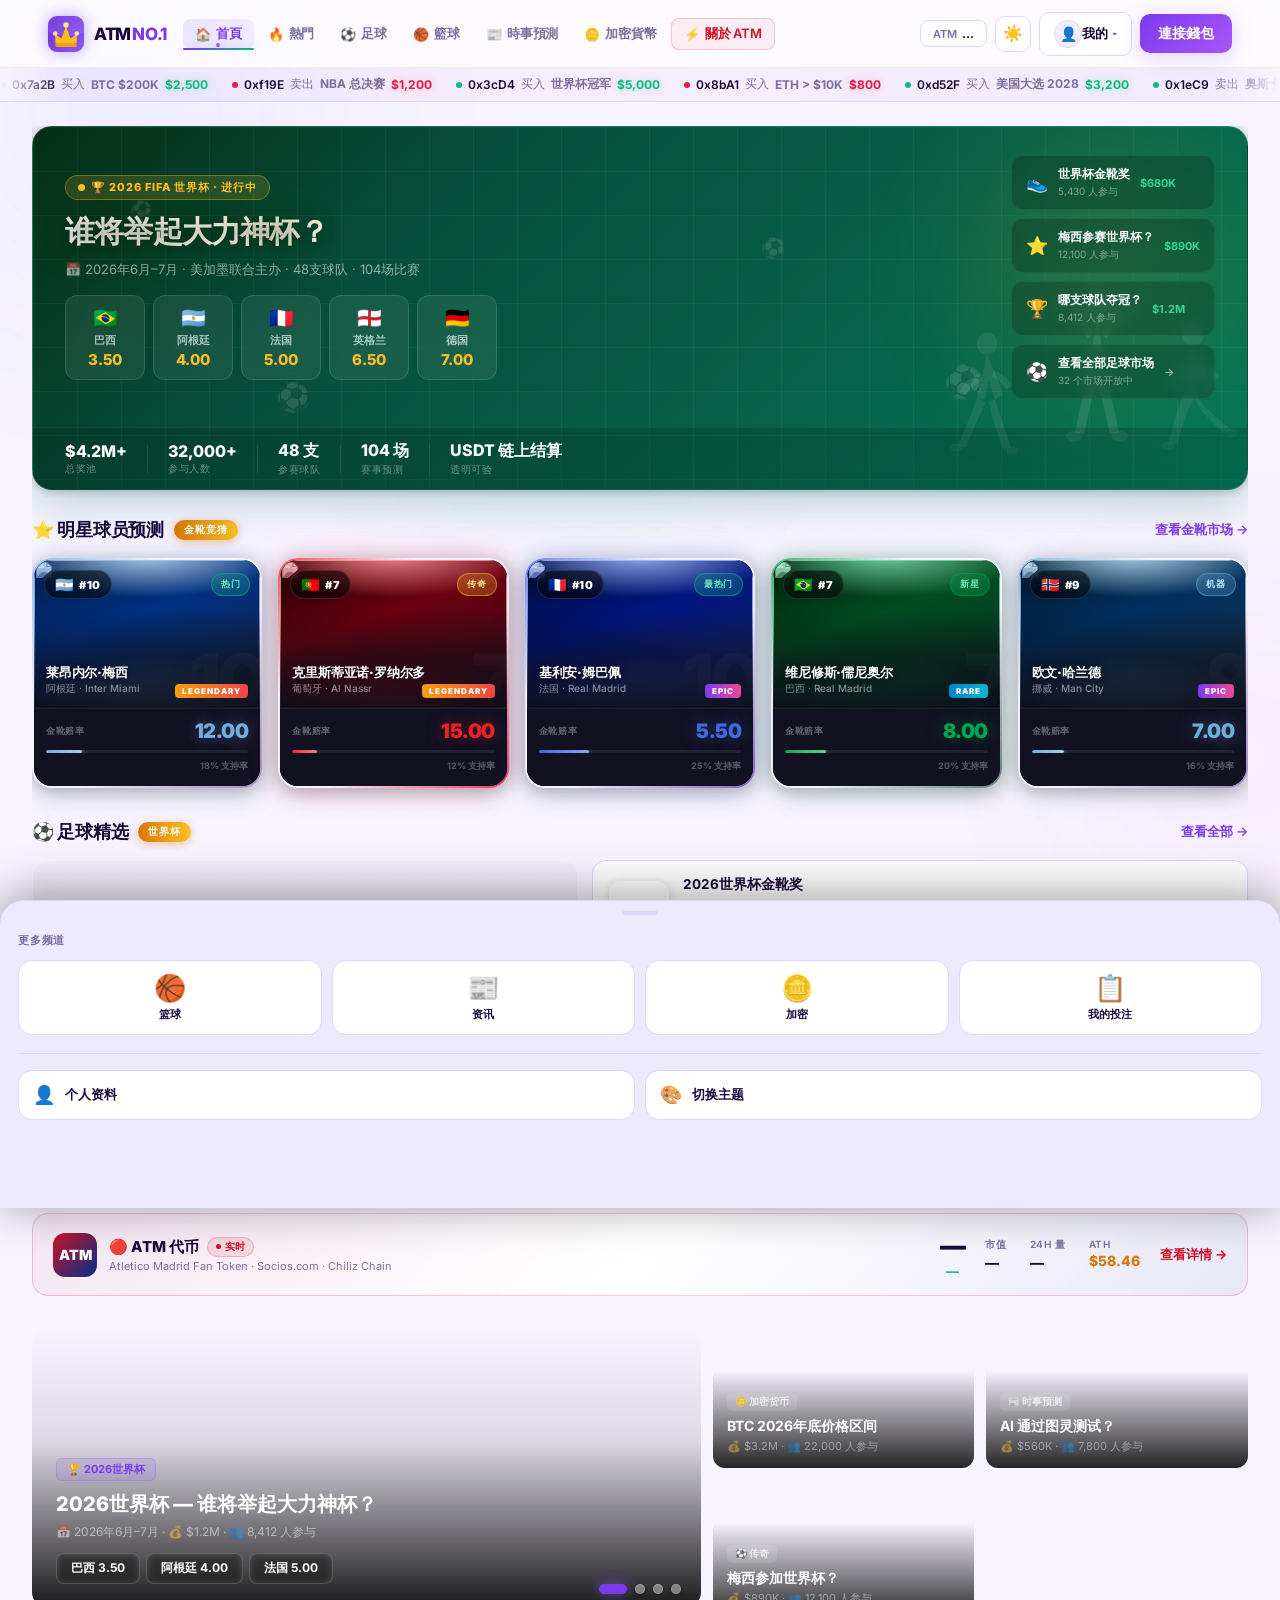
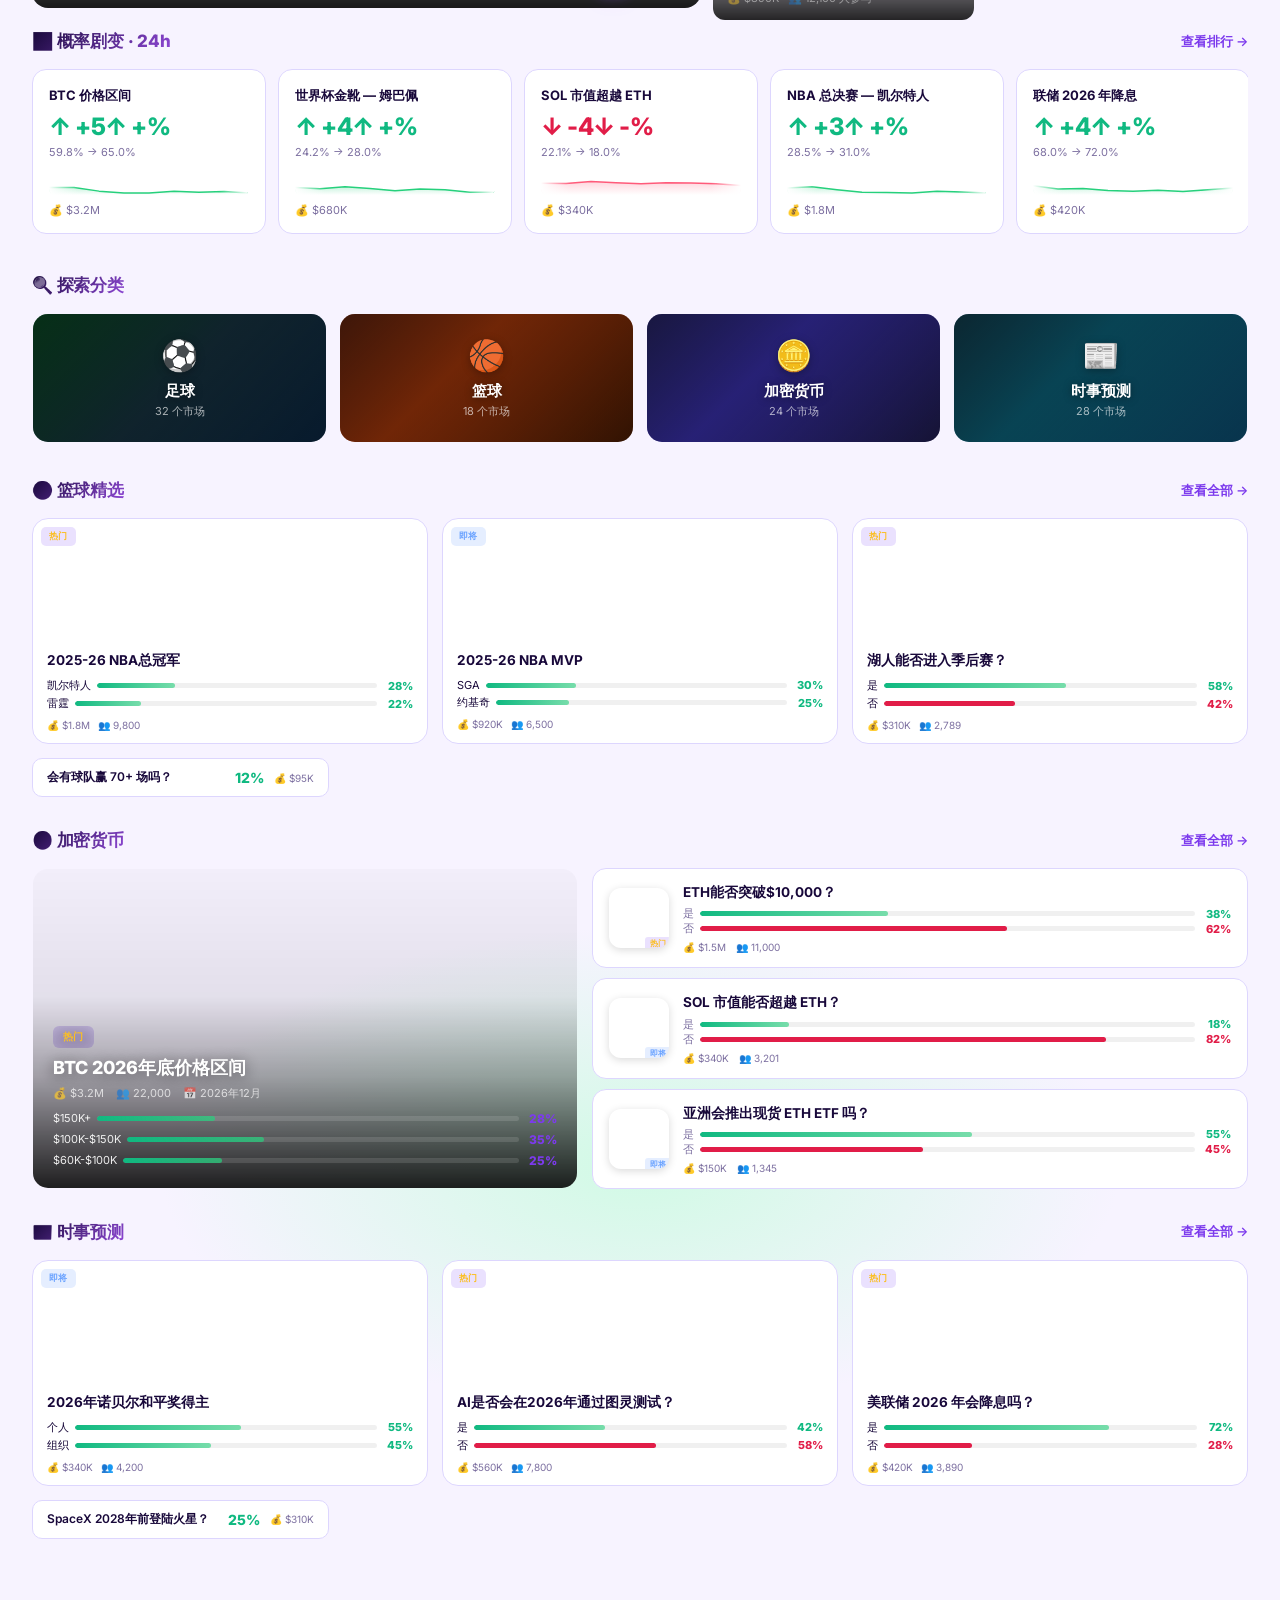
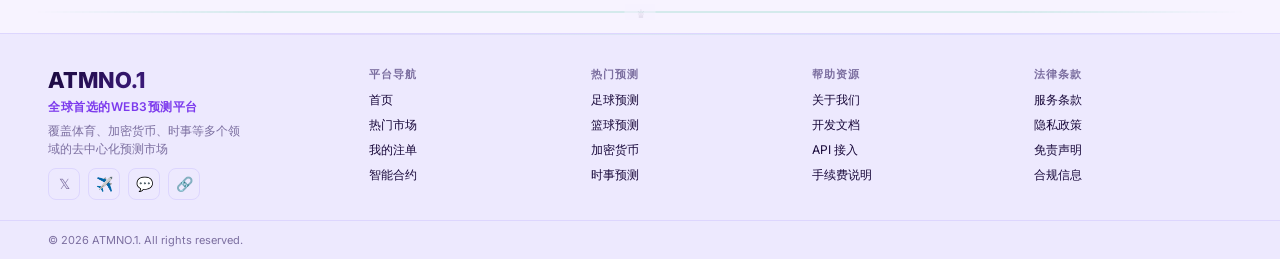
==== index.html @ f56f5009 "ATMNO.1 v38" ====
<!DOCTYPE html>
<html lang="zh-CN">
<head>
<meta charset="UTF-8" />
<meta name="viewport" content="width=device-width, initial-scale=1.0" />
<title>ATMNO.1 · 全球首选的WEB3预测平台</title>
<meta name="description" content="ATMNO.1 — 全球首选的WEB3预测平台。覆盖体育、加密货币、时事、文娱等多个领域的去中心化预测市场。" />
<meta name="keywords" content="ATMNO.1,Web3,预测市场,prediction market,区块链,blockchain,加密货币,体育预测" />
<meta property="og:title" content="ATMNO.1 · 全球首选的WEB3预测平台" />
<meta property="og:description" content="去中心化预测市场，覆盖体育、加密货币、时事、文娱等多个领域。链上透明，钱包直连。" />
<meta property="og:type" content="website" />
<meta property="og:url" content="https://atmno1.world" />
<meta name="twitter:card" content="summary_large_image" />
<meta name="twitter:title" content="ATMNO.1 · 全球首选的WEB3预测平台" />
<meta name="twitter:description" content="去中心化预测市场，覆盖体育、加密货币、时事、文娱等多个领域。" />
<link rel="icon" href="data:image/svg+xml,<svg xmlns='http://www.w3.org/2000/svg' viewBox='0 0 100 100'><defs><linearGradient id='g' x1='0' y1='0' x2='1' y2='1'><stop offset='0%25' stop-color='%236d28d9'/><stop offset='100%25' stop-color='%238b5cf6'/></linearGradient></defs><rect width='100' height='100' rx='22' fill='url(%23g)'/><text x='50' y='68' font-size='58' text-anchor='middle' fill='%23fbbf24'>&#x265B;</text></svg>" type="image/svg+xml">
<link rel="stylesheet" href="/shared/style.css?v=38" />
<script src="https://cdn.jsdelivr.net/npm/ethers@6.13.2/dist/ethers.umd.min.js"></script>
</head>
<body>

<header></header>
<nav class="mobile-nav" id="mobileNav"></nav>

<!-- 实时交易动态 -->
<div class="activity-ticker">
  <div class="ticker-track" id="tickerTrack"></div>
</div>

<!-- 主内容 -->
<div class="wrap wrap-single">
  <div id="homeContent" class="page-section active">

    <!-- ★★★ 2026 FIFA 世界杯 — 核心英雄展示区 -->
    <div class="wc-hero">
      <!-- 装饰：浮动足球粒子 -->
      <div class="wc-balls" aria-hidden="true">
        <span class="wc-ball b1">⚽</span>
        <span class="wc-ball b2">⚽</span>
        <span class="wc-ball b3">⚽</span>
        <span class="wc-ball b4">⚽</span>
      </div>

      <!-- 右侧：抽象球员剪影 SVG -->
      <div class="wc-silhouettes" aria-hidden="true">
        <!-- 球员1：冲刺姿态（向前冲锋） -->
        <svg class="wc-sil wc-sil-1" viewBox="0 0 100 200" xmlns="http://www.w3.org/2000/svg">
          <ellipse cx="50" cy="18" rx="13" ry="14" fill="currentColor"/>
          <path d="M50 32 C46 50 42 65 38 85 L48 88 L52 65 L60 88 L70 82 C65 65 58 50 50 32Z" fill="currentColor"/>
          <path d="M42 55 C30 60 20 68 16 78 L24 82 C28 74 36 68 44 65Z" fill="currentColor"/>
          <path d="M58 52 C68 55 76 62 82 70 L74 75 C70 68 64 63 56 60Z" fill="currentColor"/>
          <path d="M38 85 C32 105 22 125 14 145 L24 148 C30 130 40 112 48 92Z" fill="currentColor"/>
          <path d="M60 88 C66 108 74 128 80 148 L70 150 C64 132 56 112 52 90Z" fill="currentColor"/>
          <ellipse cx="12" cy="148" rx="8" ry="5" fill="currentColor" opacity=".7"/>
          <ellipse cx="81" cy="152" rx="7" ry="5" fill="currentColor" opacity=".7"/>
        </svg>
        <!-- 球员2：庆祝举臂（中央最高） -->
        <svg class="wc-sil wc-sil-2" viewBox="0 0 100 220" xmlns="http://www.w3.org/2000/svg">
          <ellipse cx="50" cy="18" rx="14" ry="15" fill="currentColor"/>
          <path d="M50 33 C46 52 44 70 42 90 L58 90 C56 70 54 52 50 33Z" fill="currentColor"/>
          <!-- 举起的手臂 -->
          <path d="M46 48 C38 36 28 24 18 15 L14 22 C22 30 32 42 40 54Z" fill="currentColor"/>
          <path d="M54 48 C62 36 72 24 82 15 L86 22 C78 30 68 42 60 54Z" fill="currentColor"/>
          <path d="M42 90 C36 112 30 134 26 158 L36 160 C40 138 46 116 50 94Z" fill="currentColor"/>
          <path d="M58 90 C64 112 70 134 74 158 L64 160 C60 138 54 116 50 94Z" fill="currentColor"/>
          <ellipse cx="25" cy="162" rx="9" ry="6" fill="currentColor" opacity=".7"/>
          <ellipse cx="75" cy="162" rx="9" ry="6" fill="currentColor" opacity=".7"/>
        </svg>
        <!-- 球员3：射门姿态 -->
        <svg class="wc-sil wc-sil-3" viewBox="0 0 100 200" xmlns="http://www.w3.org/2000/svg">
          <ellipse cx="48" cy="18" rx="13" ry="14" fill="currentColor"/>
          <path d="M48 32 C44 50 40 68 38 86 L52 88 L54 68 L62 88 L72 82 C66 64 56 48 48 32Z" fill="currentColor"/>
          <path d="M44 52 C34 58 24 66 18 76 L26 82 C30 74 38 67 46 62Z" fill="currentColor"/>
          <path d="M56 50 C66 53 74 60 80 68 L72 73 C68 66 62 61 54 58Z" fill="currentColor"/>
          <path d="M38 86 C30 106 24 126 20 146 L30 148 C34 130 40 110 50 92Z" fill="currentColor"/>
          <!-- 射门腿 伸出去 -->
          <path d="M52 88 C60 105 80 118 92 130 L86 136 C74 124 56 110 50 92Z" fill="currentColor"/>
          <ellipse cx="18" cy="149" rx="8" ry="5" fill="currentColor" opacity=".7"/>
          <ellipse cx="94" cy="134" rx="6" ry="6" fill="currentColor" opacity=".7"/>
        </svg>
      </div>

      <div class="wc-hero-inner">
        <div class="wc-hero-left">
          <div class="wc-live-badge">
            <span class="wc-live-dot"></span>
            🏆 2026 FIFA 世界杯 · 进行中
          </div>
          <h2>谁将举起大力神杯？</h2>
          <div class="wc-hero-sub">📅 2026年6月–7月 · 美加墨联合主办 · 48支球队 · 104场比赛</div>
          <div class="wc-odds-row">
            <div class="wc-odd" onclick="location.href='/market?id=football-1'">
              <span class="wo-flag">🇧🇷</span><span class="wo-name">巴西</span><span class="wo-val">3.50</span>
            </div>
            <div class="wc-odd" onclick="location.href='/market?id=football-1'">
              <span class="wo-flag">🇦🇷</span><span class="wo-name">阿根廷</span><span class="wo-val">4.00</span>
            </div>
            <div class="wc-odd" onclick="location.href='/market?id=football-1'">
              <span class="wo-flag">🇫🇷</span><span class="wo-name">法国</span><span class="wo-val">5.00</span>
            </div>
            <div class="wc-odd" onclick="location.href='/market?id=football-1'">
              <span class="wo-flag">🏴󠁧󠁢󠁥󠁮󠁧󠁿</span><span class="wo-name">英格兰</span><span class="wo-val">6.50</span>
            </div>
            <div class="wc-odd" onclick="location.href='/market?id=football-1'">
              <span class="wo-flag">🇩🇪</span><span class="wo-name">德国</span><span class="wo-val">7.00</span>
            </div>
          </div>
        </div>
        <div class="wc-side-markets">
          <div class="wc-market-chip" onclick="location.href='/market?id=football-2'">
            <span class="wmc-icon">👟</span>
            <div class="wmc-info"><div class="wmc-title">世界杯金靴奖</div><div class="wmc-meta">5,430 人参与</div></div>
            <span class="wmc-vol">$680K</span>
          </div>
          <div class="wc-market-chip" onclick="location.href='/market?id=football-3'">
            <span class="wmc-icon">⭐</span>
            <div class="wmc-info"><div class="wmc-title">梅西参赛世界杯？</div><div class="wmc-meta">12,100 人参与</div></div>
            <span class="wmc-vol">$890K</span>
          </div>
          <div class="wc-market-chip" onclick="location.href='/market?id=football-1'">
            <span class="wmc-icon">🏆</span>
            <div class="wmc-info"><div class="wmc-title">哪支球队夺冠？</div><div class="wmc-meta">8,412 人参与</div></div>
            <span class="wmc-vol">$1.2M</span>
          </div>
          <div class="wc-market-chip" onclick="switchCategory('football')">
            <span class="wmc-icon">⚽</span>
            <div class="wmc-info"><div class="wmc-title">查看全部足球市场</div><div class="wmc-meta">32 个市场开放中</div></div>
            <span class="wmc-vol" style="color:rgba(255,255,255,.5)">→</span>
          </div>
        </div>
      </div>
      <div class="wc-data-bar">
        <div class="wc-stat"><span class="ws-val">$4.2M+</span><span class="ws-key">总奖池</span></div>
        <div class="wc-divider"></div>
        <div class="wc-stat"><span class="ws-val">32,000+</span><span class="ws-key">参与人数</span></div>
        <div class="wc-divider"></div>
        <div class="wc-stat"><span class="ws-val">48 支</span><span class="ws-key">参赛球队</span></div>
        <div class="wc-divider"></div>
        <div class="wc-stat"><span class="ws-val">104 场</span><span class="ws-key">赛事预测</span></div>
        <div class="wc-divider"></div>
        <div class="wc-stat"><span class="ws-val">USDT 链上结算</span><span class="ws-key">透明可验</span></div>
      </div>
    </div>

    <!-- ★★ 世界杯明星球员预测 -->
    <div class="home-section">
      <div class="wc-section-header">
        <div class="wc-section-title">
          <h3>⭐ 明星球员预测</h3>
          <span class="wc-section-badge">金靴竞猜</span>
        </div>
        <span class="home-more" onclick="location.href='/market?id=football-2'">查看金靴市场 →</span>
      </div>
      <div class="star-players-grid">

        <!-- 莱昂内尔·梅西 — LEGENDARY -->
        <div class="star-card" onclick="location.href='/market?id=football-2'"
          style="--sc-color:#74acdf;--sc-bg:linear-gradient(160deg,#001a4d 0%,#003082 40%,#74acdf22 100%);">
          <div class="sc-inner">
            <div class="sc-poster">
              <div class="sc-art-bg"></div>
              <div class="sc-num-bg">10</div>
              <img class="sc-poster-img" src="https://images.unsplash.com/photo-1508098682722-e99c43a406b2?w=400&h=400&fit=crop&crop=entropy&auto=format&q=85" alt="" loading="eager" />
              <div class="sc-top-badges">
                <div class="sc-flag-num"><span class="sc-flag">🇦🇷</span><span class="sc-num">#10</span></div>
                <div class="sc-badge sc-badge-live">热门</div>
              </div>
              <div class="sc-rarity sc-rarity-legendary">LEGENDARY</div>
              <div class="sc-poster-info">
                <div class="sc-name">莱昂内尔·梅西</div>
                <div class="sc-club">阿根廷 · Inter Miami</div>
              </div>
            </div>
            <div class="sc-stats">
              <div class="sc-market"><div class="sc-label">金靴赔率</div><div class="sc-odds-val">12.00</div></div>
              <div class="sc-bar-wrap"><div class="sc-bar" style="width:18%"></div></div>
              <div class="sc-pct">18% 支持率</div>
            </div>
          </div>
        </div>

        <!-- 克里斯蒂亚诺·罗纳尔多 — LEGENDARY -->
        <div class="star-card" onclick="location.href='/market?id=football-2'"
          style="--sc-color:#e8212a;--sc-bg:linear-gradient(160deg,#1a0005 0%,#6b0010 40%,#e8212a22 100%);">
          <div class="sc-inner">
            <div class="sc-poster">
              <div class="sc-art-bg"></div>
              <div class="sc-num-bg">7</div>
              <img class="sc-poster-img" src="https://images.unsplash.com/photo-1551958219-acbc630e2914?w=400&h=400&fit=crop&crop=entropy&auto=format&q=85" alt="" loading="eager" />
              <div class="sc-top-badges">
                <div class="sc-flag-num"><span class="sc-flag">🇵🇹</span><span class="sc-num">#7</span></div>
                <div class="sc-badge sc-badge-hot">传奇</div>
              </div>
              <div class="sc-rarity sc-rarity-legendary">LEGENDARY</div>
              <div class="sc-poster-info">
                <div class="sc-name">克里斯蒂亚诺·罗纳尔多</div>
                <div class="sc-club">葡萄牙 · Al Nassr</div>
              </div>
            </div>
            <div class="sc-stats">
              <div class="sc-market"><div class="sc-label">金靴赔率</div><div class="sc-odds-val">15.00</div></div>
              <div class="sc-bar-wrap"><div class="sc-bar" style="width:12%"></div></div>
              <div class="sc-pct">12% 支持率</div>
            </div>
          </div>
        </div>

        <!-- 基利安·姆巴佩 — EPIC -->
        <div class="star-card" onclick="location.href='/market?id=football-2'"
          style="--sc-color:#4169e1;--sc-bg:linear-gradient(160deg,#000b2e 0%,#001580 40%,#4169e155 100%);">
          <div class="sc-inner">
            <div class="sc-poster">
              <div class="sc-art-bg"></div>
              <div class="sc-num-bg">10</div>
              <img class="sc-poster-img" src="https://images.unsplash.com/photo-1571019613454-1cb2f99b2d8b?w=400&h=400&fit=crop&crop=entropy&auto=format&q=85" alt="" loading="eager" />
              <div class="sc-top-badges">
                <div class="sc-flag-num"><span class="sc-flag">🇫🇷</span><span class="sc-num">#10</span></div>
                <div class="sc-badge sc-badge-live">最热门</div>
              </div>
              <div class="sc-rarity sc-rarity-epic">EPIC</div>
              <div class="sc-poster-info">
                <div class="sc-name">基利安·姆巴佩</div>
                <div class="sc-club">法国 · Real Madrid</div>
              </div>
            </div>
            <div class="sc-stats">
              <div class="sc-market"><div class="sc-label">金靴赔率</div><div class="sc-odds-val">5.50</div></div>
              <div class="sc-bar-wrap"><div class="sc-bar" style="width:25%"></div></div>
              <div class="sc-pct">25% 支持率</div>
            </div>
          </div>
        </div>

        <!-- 维尼修斯 — RARE -->
        <div class="star-card" onclick="location.href='/market?id=football-2'"
          style="--sc-color:#00a650;--sc-bg:linear-gradient(160deg,#001a0a 0%,#004d20 40%,#00a65033 100%);">
          <div class="sc-inner">
            <div class="sc-poster">
              <div class="sc-art-bg"></div>
              <div class="sc-num-bg">7</div>
              <img class="sc-poster-img" src="https://images.unsplash.com/photo-1529900748604-07564a03e7a6?w=400&h=400&fit=crop&crop=entropy&auto=format&q=85" alt="" loading="eager" />
              <div class="sc-top-badges">
                <div class="sc-flag-num"><span class="sc-flag">🇧🇷</span><span class="sc-num">#7</span></div>
                <div class="sc-badge" style="background:rgba(0,166,80,.3);color:#6ee7b7;border:1px solid rgba(0,166,80,.5);">新星</div>
              </div>
              <div class="sc-rarity sc-rarity-rare">RARE</div>
              <div class="sc-poster-info">
                <div class="sc-name">维尼修斯·儒尼奥尔</div>
                <div class="sc-club">巴西 · Real Madrid</div>
              </div>
            </div>
            <div class="sc-stats">
              <div class="sc-market"><div class="sc-label">金靴赔率</div><div class="sc-odds-val">8.00</div></div>
              <div class="sc-bar-wrap"><div class="sc-bar" style="width:20%"></div></div>
              <div class="sc-pct">20% 支持率</div>
            </div>
          </div>
        </div>

        <!-- 欧文·哈兰德 — EPIC -->
        <div class="star-card" onclick="location.href='/market?id=football-2'"
          style="--sc-color:#6baed6;--sc-bg:linear-gradient(160deg,#001428 0%,#003060 40%,#6baed633 100%);">
          <div class="sc-inner">
            <div class="sc-poster">
              <div class="sc-art-bg"></div>
              <div class="sc-num-bg">9</div>
              <img class="sc-poster-img" src="https://images.unsplash.com/photo-1543326727-cf6c39e8f84c?w=400&h=400&fit=crop&crop=entropy&auto=format&q=85" alt="" loading="eager" />
              <div class="sc-top-badges">
                <div class="sc-flag-num"><span class="sc-flag">🇳🇴</span><span class="sc-num">#9</span></div>
                <div class="sc-badge" style="background:rgba(107,174,214,.25);color:#bae6fd;border:1px solid rgba(107,174,214,.5);">机器</div>
              </div>
              <div class="sc-rarity sc-rarity-epic">EPIC</div>
              <div class="sc-poster-info">
                <div class="sc-name">欧文·哈兰德</div>
                <div class="sc-club">挪威 · Man City</div>
              </div>
            </div>
            <div class="sc-stats">
              <div class="sc-market"><div class="sc-label">金靴赔率</div><div class="sc-odds-val">7.00</div></div>
              <div class="sc-bar-wrap"><div class="sc-bar" style="width:16%"></div></div>
              <div class="sc-pct">16% 支持率</div>
            </div>
          </div>
        </div>

      </div>
    </div>

    <!-- ★ 足球精选 — 世界杯期间置顶 -->
    <div class="home-section">
      <div class="wc-section-header">
        <div class="wc-section-title">
          <h3>⚽ 足球精选</h3>
          <span class="wc-section-badge">世界杯</span>
        </div>
        <span class="home-more" onclick="switchCategory('football')">查看全部 →</span>
      </div>
      <div class="pick-magazine" id="homeFootball"></div>
    </div>

    <!-- ★ ATM 代币入口卡 (精简版，详情见 /atm) -->
    <div class="home-section atm-entry-card" onclick="navTo('atm')" style="cursor:pointer;">
      <div class="atm-entry-inner">
        <div class="atm-entry-left">
          <div class="atm-entry-logo">
            <div style="width:44px;height:44px;border-radius:12px;background:linear-gradient(135deg,#ce1126,#003087);display:flex;align-items:center;justify-content:center;font-weight:900;color:#fff;font-size:14px;flex-shrink:0;">ATM</div>
          </div>
          <div class="atm-entry-info">
            <div class="atm-entry-name">🔴 ATM 代币 <span class="atm-entry-badge"><span class="atm-live-dot" style="width:5px;height:5px;"></span>实时</span></div>
            <div class="atm-entry-sub">Atletico Madrid Fan Token · Socios.com · Chiliz Chain</div>
          </div>
        </div>
        <div class="atm-entry-price-block">
          <div class="atm-entry-price" id="atmPrice">—</div>
          <div class="atm-entry-chg apc-up" id="atmChange">—</div>
        </div>
        <div class="atm-entry-stats">
          <div class="atm-entry-stat"><span class="aes-label">市值</span><span class="aes-val" id="atmMktCap">—</span></div>
          <div class="atm-entry-stat"><span class="aes-label">24H 量</span><span class="aes-val" id="atmVolUSDT">—</span></div>
          <div class="atm-entry-stat"><span class="aes-label">ATH</span><span class="aes-val" style="color:#d97706;">$58.46</span></div>
        </div>
        <div class="atm-entry-arrow">查看详情 →</div>
      </div>
    </div>

    <!-- ★ 编辑精选 — 大图视觉区 -->
    <div class="home-featured" id="homeFeatured"></div>

    <!-- ★ 概率剧变 — 24h 变化最大的市场 -->
    <div class="home-section">
      <div class="home-section-header">
        <h3>📈 概率剧变 · 24h</h3>
        <span class="home-more" onclick="navTo('trending')">查看排行 →</span>
      </div>
      <div class="movers-strip mobile-show-4" id="moversStrip"></div>
    </div>

    <!-- ★ 分类入口 — 视觉导航 -->
    <div class="home-section">
      <div class="home-section-header">
        <h3>🔍 探索分类</h3>
      </div>
      <div class="cat-entrance-diverse" id="catEntrance"></div>
    </div>

    <!-- ★ 篮球精选 — Layout B: 上横下列 -->
    <div class="home-section">
      <div class="home-section-header">
        <h3>🏀 篮球精选</h3>
        <span class="home-more" onclick="switchCategory('basketball')">查看全部 →</span>
      </div>
      <div class="pick-magazine" id="homeBasketball"></div>
    </div>

    <!-- ★ 加密货币 — Layout A -->
    <div class="home-section">
      <div class="home-section-header">
        <h3>🪙 加密货币</h3>
        <span class="home-more" onclick="switchCategory('crypto')">查看全部 →</span>
      </div>
      <div class="pick-magazine" id="homeCrypto"></div>
    </div>

    <!-- ★ 时事预测 — Layout B -->
    <div class="home-section">
      <div class="home-section-header">
        <h3>📰 时事预测</h3>
        <span class="home-more" onclick="switchCategory('events')">查看全部 →</span>
      </div>
      <div class="pick-magazine" id="homeEvents"></div>
    </div>


  </div>
</div>

<div class="pitch-divider"></div>

<footer>
  <div class="footer-inner">
    <div class="footer-brand">
      <div class="footer-logo">ATM<span style="color:var(--accent)">NO.1</span></div>
      <div class="footer-slogan">全球首选的WEB3预测平台</div>
      <div class="footer-desc">覆盖体育、加密货币、时事等多个领域的去中心化预测市场</div>
      <div class="footer-social">
        <a href="#" title="Twitter/X">𝕏</a>
        <a href="#" title="Telegram">✈️</a>
        <a href="#" title="Discord">💬</a>
        <a href="#" title="GitHub">🔗</a>
      </div>
    </div>
    <div class="footer-links">
      <div class="footer-col">
        <div class="footer-col-title">平台导航</div>
        <a onclick="navTo('home')">首页</a>
        <a onclick="navTo('trending')">热门市场</a>
        <a onclick="navTo('myBets')">我的注单</a>
        <a onclick="toggleModal('contractsModal', true)">智能合约</a>
      </div>
      <div class="footer-col">
        <div class="footer-col-title">热门预测</div>
        <a onclick="switchCategory('football')">足球预测</a>
        <a onclick="switchCategory('basketball')">篮球预测</a>
        <a onclick="switchCategory('crypto')">加密货币</a>
        <a onclick="switchCategory('events')">时事预测</a>
      </div>
      <div class="footer-col">
        <div class="footer-col-title">帮助资源</div>
        <a onclick="toggleModal('docsModal', true)">关于我们</a>
        <a href="#">开发文档</a>
        <a href="#">API 接入</a>
        <a href="#">手续费说明</a>
      </div>
      <div class="footer-col">
        <div class="footer-col-title">法律条款</div>
        <a href="#">服务条款</a>
        <a href="#">隐私政策</a>
        <a href="#">免责声明</a>
        <a href="#">合规信息</a>
      </div>
    </div>
  </div>
  <div class="footer-bottom">
    <span class="footer-copyright">&copy; 2026 ATMNO.1. All rights reserved.</span>
  </div>
</footer>

<!-- 连接钱包弹窗 -->
<div class="overlay" id="walletModal">
  <div class="modal">
    <button class="close" onclick="toggleModal('walletModal', false)">×</button>
    <h3 data-i18n="modal.wallet.title">连接钱包</h3>
    <p class="desc" data-i18n="modal.wallet.desc">选择钱包继续</p>
    <div class="chain-list">
      <div class="chain" onclick="connectMetaMask()">
        <div class="left"><div class="icon" style="background:#f6851b;color:#fff">M</div>MetaMask</div>
        <span class="chip" style="color:var(--accent-2);border-color:var(--accent-2);">已集成</span>
      </div>
      <div class="chain" onclick="wipWallet('WalletConnect')">
        <div class="left"><div class="icon" style="background:#3b99fc;color:#fff">W</div>WalletConnect</div>
        <span class="chip">即将上线</span>
      </div>
      <div class="chain" onclick="wipWallet('OKX Wallet')">
        <div class="left"><div class="icon" style="background:#000;color:#fff">OK</div>OKX Wallet</div>
        <span class="chip">即将上线</span>
      </div>
      <div class="chain" onclick="wipWallet('TronLink')">
        <div class="left"><div class="icon" style="background:#e50914;color:#fff">T</div>TronLink</div>
        <span class="chip">即将上线</span>
      </div>
    </div>
    <p class="desc" style="margin-top:16px;">支持的网络（连接后可切换）</p>
    <div class="chain-list">
      <div class="chain" onclick="switchToChain(56)">
        <div class="left"><div class="icon" style="background:#f3ba2f;color:#000">B</div>BNB Chain · BEP-20 USDT</div>
        <span class="chip">切换</span>
      </div>
      <div class="chain" onclick="switchToChain(173)">
        <div class="left"><div class="icon" style="background:#7c5cff;color:#fff">E</div>ENI 主网 · ENI-Peg USDT</div>
        <span class="chip">切换</span>
      </div>
      <div class="chain" onclick="switchToChain(174)">
        <div class="left"><div class="icon" style="background:#5a9cff;color:#fff">🧪</div>ENI 测试网 · USDTT (测试)</div>
        <span class="chip">切换</span>
      </div>
    </div>
  </div>
</div>

<!-- 合约信息弹窗 -->
<div class="overlay" id="contractsModal">
  <div class="modal">
    <button class="close" onclick="toggleModal('contractsModal', false)">×</button>
    <h3>智能合约</h3>
    <p class="desc">BettingVault 合约地址（部署中）</p>
    <div class="info-row"><span class="k">BNB Chain</span><span class="v">待公布</span></div>
    <div class="info-row"><span class="k">ENI 主网</span><span class="v">待公布</span></div>
    <div class="info-row"><span class="k">平台手续费</span><span class="v">盈利的 10%</span></div>
    <div class="info-row"><span class="k">手续费接收</span><span class="v" id="feeRecipientCell" style="font-family:monospace;font-size:11px;">—</span></div>
    <div class="info-row"><span class="k">预言机</span><span class="v">ESPN + 人工结算</span></div>
    <div class="info-row"><span class="k">审计</span><span class="v">待公布</span></div>
  </div>
</div>

<!-- 关于弹窗 -->
<div class="overlay" id="docsModal">
  <div class="modal">
    <button class="close" onclick="toggleModal('docsModal', false)">×</button>
    <h3>关于 ATMNO.1</h3>
    <p class="body-text"><strong>ATMNO.1</strong> 是一个全领域的链上非托管预测市场，覆盖体育、时事、加密货币、娱乐等多个领域。所有资金通过智能合约流转，平台不持有用户资金。</p>
    <p class="body-text" style="margin-top:10px;"><strong>玩法：</strong>连接钱包 → 选择预测结果 → 授权 USDT → 提交预测。结算后，胜出方调用 claim() 提取奖金。平台仅收取净盈利的 <strong>10%</strong> 手续费。</p>
    <p class="body-text" style="margin-top:10px;"><strong>支持网络：</strong>BNB Chain (BEP-20 USDT)、ENI 主网 (ENI-Peg USDT)，另有 ENI 测试网可供体验。</p>
  </div>
</div>

<div class="toast" id="toast"></div>

<script src="/shared/common.js?v=24"></script>
<script>
// ============================================================
// 首页数据 — 视觉杂志风格
// ============================================================

// 分类渐变主题 — 用于替代库存照片
const CAT_GRADIENTS = {
  football:      'linear-gradient(135deg, #0d5e2e 0%, #1a3a4a 50%, #0a2540 100%)',
  basketball:    'linear-gradient(135deg, #7c2d12 0%, #c2410c 40%, #451a03 100%)',
  crypto:        'linear-gradient(135deg, #312e81 0%, #4338ca 40%, #1e1b4b 100%)',
  events:        'linear-gradient(135deg, #164e63 0%, #0e7490 40%, #0c4a6e 100%)'
};

// 编辑精选 — 左侧4张轮播Banner + 右侧4个固定卡片
const BANNER_SLIDES = [
  { id:'football-1', catKey:'football', badge:'🏆 2026世界杯', title:'2026世界杯 — 谁将举起大力神杯？', img:'https://images.unsplash.com/photo-1574629810360-7efbbe195018?w=800&h=500&fit=crop', odds:[{l:'巴西',v:'3.50'},{l:'阿根廷',v:'4.00'},{l:'法国',v:'5.00'}], vol:'$1.2M', preds:'8,412', time:'2026年6月–7月' },
  { id:'basketball-1', catKey:'basketball', badge:'🏀 NBA 总决赛', title:'2025-26 NBA总冠军 — 谁能夺冠？', img:'https://images.unsplash.com/photo-1546519638-68e109498ffc?w=800&h=500&fit=crop', odds:[{l:'凯尔特人',v:'3.20'},{l:'雷霆',v:'4.50'},{l:'掘金',v:'5.50'}], vol:'$1.8M', preds:'9,800', time:'2026年6月' },
  { id:'crypto-2', catKey:'crypto', badge:'🪙 ETH 展望', title:'ETH能否在2026年突破$10,000？', img:'https://images.unsplash.com/photo-1622630998477-20aa696ecb05?w=800&h=500&fit=crop', odds:[{l:'是',v:'2.60'},{l:'否',v:'1.60'}], vol:'$1.5M', preds:'11,000', time:'2026年12月' },
  { id:'events-2', catKey:'events', badge:'📰 AI 前沿', title:'AI 能否在2026年通过图灵测试？', img:'https://images.unsplash.com/photo-1677442136019-21780ecad995?w=800&h=500&fit=crop', odds:[{l:'是',v:'2.40'},{l:'否',v:'1.65'}], vol:'$560K', preds:'7,800', time:'2026年12月' },
];
const SIDE_CARDS = [
  { id:'crypto-1', catKey:'crypto', badge:'🪙 加密货币', title:'BTC 2026年底价格区间', img:'https://images.unsplash.com/photo-1639762681485-074b7f938ba0?w=600&h=400&fit=crop', vol:'$3.2M', preds:'22,000', time:'2026年12月' },
  { id:'events-2', catKey:'events', badge:'📰 时事预测', title:'AI 通过图灵测试？', img:'https://images.unsplash.com/photo-1541872703-74c5e44368f9?w=600&h=400&fit=crop', vol:'$560K', preds:'7,800', time:'2026年12月' },

  { id:'football-3', catKey:'football', badge:'⚽ 传奇', title:'梅西参加世界杯？', img:'https://images.unsplash.com/photo-1508098682722-e99c43a406b2?w=600&h=400&fit=crop', vol:'$890K', preds:'12,100', time:'2026年6月' },
];
const FEATURED = BANNER_SLIDES;

// 概率剧变 — 24h 变化最大
const MOVERS = [
  { id:'crypto-1', title:'BTC 价格区间', change:'+5.2%', from:'59.8% → 65.0%', vol:'$3.2M', dir:'up', catKey:'crypto' },
  { id:'football-2', title:'世界杯金靴 — 姆巴佩', change:'+3.8%', from:'24.2% → 28.0%', vol:'$680K', dir:'up', catKey:'football' },
  { id:'crypto-3', title:'SOL 市值超越 ETH', change:'-4.1%', from:'22.1% → 18.0%', vol:'$340K', dir:'down', catKey:'crypto' },
  { id:'basketball-1', title:'NBA 总决赛 — 凯尔特人', change:'+2.5%', from:'28.5% → 31.0%', vol:'$1.8M', dir:'up', catKey:'basketball' },
  { id:'events-3', title:'联储 2026 年降息', change:'+4.0%', from:'68.0% → 72.0%', vol:'$420K', dir:'up', catKey:'events' },
  { id:'basketball-3', title:'湖人进季后赛', change:'-3.2%', from:'61.2% → 58.0%', vol:'$310K', dir:'down', catKey:'basketball' },
  { id:'events-2', title:'AI 通过图灵测试', change:'+6.1%', from:'36.9% → 42.0%', vol:'$560K', dir:'up', catKey:'events' },

];

// 分类入口 — 使用渐变背景
const CAT_ENTRIES = [
  { id:'football', icon:'⚽', name:'足球', count:'32 个市场' },
  { id:'basketball', icon:'🏀', name:'篮球', count:'18 个市场' },
  { id:'crypto', icon:'🪙', name:'加密货币', count:'24 个市场' },
  { id:'events', icon:'📰', name:'时事预测', count:'28 个市场' },
];

// 各分类精选（每类 2-4 个，图文混排）
const CAT_PICKS = {
  football: [
    { id:'football-1', title:'2026世界杯 — 冠军', status:'live', time:'2026年6月', type:'multi', options:[{l:'巴西',pct:28},{l:'阿根廷',pct:22},{l:'法国',pct:18}], vol:'$1.2M', preds:'8,412', img:'https://images.unsplash.com/photo-1431324155629-1a6deb1dec8d?w=600&h=400&fit=crop' },
    { id:'football-2', title:'2026世界杯金靴奖', status:'live', time:'2026年7月', type:'multi', options:[{l:'姆巴佩',pct:25},{l:'哈兰德',pct:20},{l:'维尼修斯',pct:18}], vol:'$680K', preds:'5,430', img:'https://images.unsplash.com/photo-1553778263-73a83bab9b0c?w=600&h=400&fit=crop' },
    { id:'football-3', title:'梅西会参加2026世界杯吗？', status:'hot', time:'2026年6月', type:'binary', yesPct:35, noPct:65, vol:'$890K', preds:'12,100', img:'https://images.unsplash.com/photo-1508098682722-e99c43a406b2?w=600&h=400&fit=crop' },
    { id:'football-4', title:'2025-26 英超冠军', status:'soon', time:'2026年5月', type:'multi', options:[{l:'阿森纳',pct:35},{l:'曼城',pct:30},{l:'利物浦',pct:20}], vol:'$920K', preds:'6,102', img:'https://images.unsplash.com/photo-1522778119026-d647f0596c20?w=600&h=400&fit=crop' },
  ],
  basketball: [
    { id:'basketball-1', title:'2025-26 NBA总冠军', status:'hot', time:'2026年6月', type:'multi', options:[{l:'凯尔特人',pct:28},{l:'雷霆',pct:22},{l:'掘金',pct:18}], vol:'$1.8M', preds:'9,800', img:'https://images.unsplash.com/photo-1546519638-68e109498ffc?w=600&h=400&fit=crop' },
    { id:'basketball-2', title:'2025-26 NBA MVP', status:'soon', time:'2026年5月', type:'multi', options:[{l:'SGA',pct:30},{l:'约基奇',pct:25},{l:'字母哥',pct:18}], vol:'$920K', preds:'6,500', img:'https://images.unsplash.com/photo-1504450758481-7338bbe75005?w=600&h=400&fit=crop' },
    { id:'basketball-3', title:'湖人能否进入季后赛？', status:'hot', time:'2026年4月', type:'binary', yesPct:58, noPct:42, vol:'$310K', preds:'2,789', img:'https://images.unsplash.com/photo-1574623452334-1e0ac2b3ccb4?w=600&h=400&fit=crop' },
    { id:'basketball-4', title:'会有球队赢 70+ 场吗？', status:'soon', time:'2026年4月', type:'binary', yesPct:12, noPct:88, vol:'$95K', preds:'1,102', img:'https://images.unsplash.com/photo-1577471488278-16eec37ffcc2?w=600&h=400&fit=crop' },
  ],
  crypto: [
    { id:'crypto-1', title:'BTC 2026年底价格区间', status:'hot', time:'2026年12月', type:'multi', options:[{l:'$150K+',pct:28},{l:'$100K-$150K',pct:35},{l:'$60K-$100K',pct:25}], vol:'$3.2M', preds:'22,000', img:'https://images.unsplash.com/photo-1642104704074-907c0698cbd9?w=600&h=400&fit=crop' },
    { id:'crypto-2', title:'ETH能否突破$10,000？', status:'hot', time:'2026年12月', type:'binary', yesPct:38, noPct:62, vol:'$1.5M', preds:'11,000', img:'https://images.unsplash.com/photo-1622630998477-20aa696ecb05?w=600&h=400&fit=crop' },
    { id:'crypto-3', title:'SOL 市值能否超越 ETH？', status:'soon', time:'2026年', type:'binary', yesPct:18, noPct:82, vol:'$340K', preds:'3,201', img:'https://images.unsplash.com/photo-1639762681485-074b7f938ba0?w=600&h=400&fit=crop' },
    { id:'crypto-4', title:'亚洲会推出现货 ETH ETF 吗？', status:'soon', time:'2026年', type:'binary', yesPct:55, noPct:45, vol:'$150K', preds:'1,345', img:'https://images.unsplash.com/photo-1611974789855-9c2a0a7236a3?w=600&h=400&fit=crop' },
  ],
  events: [
    { id:'events-1', title:'2026年诺贝尔和平奖得主', status:'soon', time:'2026年10月', type:'multi', options:[{l:'个人',pct:55},{l:'组织',pct:45}], vol:'$340K', preds:'4,200', img:'https://images.unsplash.com/photo-1529107386315-e1a2ed48a620?w=600&h=400&fit=crop' },
    { id:'events-2', title:'AI是否会在2026年通过图灵测试？', status:'hot', time:'2026年12月', type:'binary', yesPct:42, noPct:58, vol:'$560K', preds:'7,800', img:'https://images.unsplash.com/photo-1677442136019-21780ecad995?w=600&h=400&fit=crop' },
    { id:'events-3', title:'美联储 2026 年会降息吗？', status:'hot', time:'2026年', type:'binary', yesPct:72, noPct:28, vol:'$420K', preds:'3,890', img:'https://images.unsplash.com/photo-1526304640581-d334cdbbf45e?w=600&h=400&fit=crop' },
    { id:'events-4', title:'SpaceX 2028年前登陆火星？', status:'soon', time:'2028年12月', type:'binary', yesPct:25, noPct:75, vol:'$310K', preds:'2,789', img:'https://images.unsplash.com/photo-1516849841032-87cbac4d88f7?w=600&h=400&fit=crop' },
  ]



};

// 实时交易动态
const TICKER_DATA = [
  { user:'0x7a2B', action:'买入', market:'BTC $200K', amount:'$2,500', type:'yes' },
  { user:'0xf19E', action:'卖出', market:'NBA 总决赛', amount:'$1,200', type:'no' },
  { user:'0x3cD4', action:'买入', market:'世界杯冠军', amount:'$5,000', type:'yes' },
  { user:'0x8bA1', action:'买入', market:'ETH > $10K', amount:'$800', type:'no' },
  { user:'0xd52F', action:'买入', market:'美国大选 2028', amount:'$3,200', type:'yes' },
  { user:'0x1eC9', action:'卖出', market:'奥斯卡最佳影片', amount:'$600', type:'yes' },
  { user:'0xa47B', action:'买入', market:'联储降息', amount:'$1,800', type:'yes' },
  { user:'0x6fD2', action:'买入', market:'SOL vs ETH', amount:'$950', type:'no' },
  { user:'0x2bE8', action:'买入', market:'欧冠冠军', amount:'$4,100', type:'yes' },
  { user:'0x9cA3', action:'卖出', market:'BTC 市值占比', amount:'$2,200', type:'no' },
];

// ============================================================
// 渲染函数
// ============================================================
function renderHome() {

  // --- 实时交易动态 ---
  const tickerEl = document.getElementById('tickerTrack');
  if (tickerEl) {
    const items = TICKER_DATA.map(t =>
      `<span class="ticker-item">
        <span class="ti-dot ${t.type === 'yes' ? 'ti-green' : 'ti-red'}"></span>
        <span class="ti-user">${t.user}</span> ${t.action}
        <b>${t.market}</b>
        <span class="ti-amount ${t.type === 'yes' ? 'green' : 'red'}">${t.amount}</span>
      </span>`
    ).join('');
    tickerEl.innerHTML = items + items;
  }

  // --- 编辑精选（左侧轮播 + 右侧固定） ---
  const feat = document.getElementById('homeFeatured');
  if (feat) {
    // 构建左侧单个 banner slide
    function buildBannerSlide(b) {
      const oddsHtml = b.odds ? b.odds.map(o =>
        `<div class="hf-odd">${o.l} <b>${o.v}</b></div>`
      ).join('') : '';
      return `
        <div class="home-featured-main" onclick="location.href='/market?id=${b.id}'" style="cursor:pointer;">
          <div class="hf-bg" style="background-image:url('${b.img}')"></div>
          <div class="hf-overlay"></div>
          <div class="hf-content">
            <div class="hf-badge">${b.badge}</div>
            <div class="hf-title">${b.title}</div>
            <div class="hf-meta">📅 ${b.time} · 💰 ${b.vol} · 👥 ${b.preds} 人参与</div>
            <div class="hf-odds">${oddsHtml}</div>
          </div>
        </div>
      `;
    }
    // 左侧轮播 slides
    const slides = BANNER_SLIDES.map((b, i) =>
      `<div class="featured-slide${i === 0 ? ' active' : ''}" data-slide="${i}">${buildBannerSlide(b)}</div>`
    ).join('');
    // 右侧固定4个卡片
    const sideHtml = SIDE_CARDS.map(c => `
      <div class="home-featured-card" onclick="location.href='/market?id=${c.id}'" style="cursor:pointer;">
        <div class="hf-bg" style="background-image:url('${c.img}')"></div>
        <div class="hf-overlay"></div>
        <div class="hf-content">
          <div class="hf-badge">${c.badge}</div>
          <div class="hf-title">${c.title}</div>
          <div class="hf-meta">💰 ${c.vol} · 👥 ${c.preds} 人参与</div>
        </div>
      </div>
    `).join('');
    // 轮播圆点
    const dots = BANNER_SLIDES.map((_, i) =>
      `<button class="featured-dot${i === 0 ? ' active' : ''}" data-dot="${i}" onclick="goToFeaturedSlide(${i})"></button>`
    ).join('');
    // 组装：左侧carousel + 右侧固定side
    feat.innerHTML = `
      <div class="featured-layout">
        <div class="featured-carousel">${slides}</div>
        <div class="home-featured-side">${sideHtml}</div>
      </div>
      <div class="featured-dots">${dots}</div>
    `;
    // Carousel logic — 只控制左侧 banner
    window._featIdx = 0;
    window.goToFeaturedSlide = function(idx) {
      window._featIdx = idx;
      document.querySelectorAll('.featured-slide').forEach((s,i) => s.classList.toggle('active', i === idx));
      document.querySelectorAll('.featured-dot').forEach((d,i) => d.classList.toggle('active', i === idx));
    };
    window._featTimer = setInterval(() => {
      window.goToFeaturedSlide((window._featIdx + 1) % BANNER_SLIDES.length);
    }, 6000);
    // Pause on hover
    feat.addEventListener('mouseenter', () => clearInterval(window._featTimer));
    feat.addEventListener('mouseleave', () => {
      window._featTimer = setInterval(() => {
        window.goToFeaturedSlide((window._featIdx + 1) % BANNER_SLIDES.length);
      }, 6000);
    });
  }

  // --- 概率剧变 ---
  const moversEl = document.getElementById('moversStrip');
  if (moversEl) {
    // 生成随机迷你折线图 SVG
    function miniSparkSvg(dir) {
      const color = dir === 'up' ? '#26d07c' : '#ff5b7a';
      let pts = [];
      let y = 18;
      for (let i = 0; i <= 8; i++) {
        y += (Math.random() - (dir === 'up' ? 0.35 : 0.65)) * 6;
        y = Math.max(2, Math.min(26, y));
        pts.push(`${i * 25},${y}`);
      }
      return `<svg viewBox="0 0 200 28" preserveAspectRatio="none" style="width:100%;height:100%">
        <defs><linearGradient id="sg-${dir}" x1="0" y1="0" x2="0" y2="1"><stop offset="0%" stop-color="${color}" stop-opacity=".25"/><stop offset="100%" stop-color="${color}" stop-opacity="0"/></linearGradient></defs>
        <polyline points="${pts.join(' ')}" fill="none" stroke="${color}" stroke-width="1.5" stroke-linecap="round" stroke-linejoin="round"/>
        <polygon points="0,28 ${pts.join(' ')} 200,28" fill="url(#sg-${dir})"/>
      </svg>`;
    }
    moversEl.innerHTML = MOVERS.map(m => `
      <div class="mover-card" onclick="location.href='/market?id=${m.id}'" style="cursor:pointer;">
        <div class="mover-title">${m.title}</div>
        <div class="mover-change ${m.dir}">${m.dir === 'up' ? '↑' : '↓'} ${m.change}</div>
        <div class="mover-from">${m.from}</div>
        <div class="mover-spark">${miniSparkSvg(m.dir)}</div>
        <div class="mover-vol">💰 ${m.vol}</div>
      </div>
    `).join('');
  }

  // --- 分类入口 ---
  const catEl = document.getElementById('catEntrance');
  if (catEl) {
    catEl.innerHTML = CAT_ENTRIES.map((c, i) => {
      const sizeClass = (i === 0 || i === 3) ? 'ce-card-large' : 'ce-card-normal';
      const grad = CAT_GRADIENTS[c.id] || 'linear-gradient(135deg, #1a1a2e, #16213e)';
      return `
      <div class="${sizeClass}">
        <div class="cat-entrance-card" onclick="switchCategory('${c.id}')" style="height:100%;">
          <div class="ce-bg" style="background:${grad}; filter:none;"></div>
          <div class="ce-overlay"></div>
          <div class="ce-content">
            <div class="ce-icon">${c.icon}</div>
            <div class="ce-name">${c.name}</div>
            <div class="ce-count">${c.count}</div>
          </div>
        </div>
      </div>`;
    }).join('');
  }

  // --- 分类精选 — Magazine 交错布局 ---
  function getStatusInfo(m) {
    const statusClass = m.status === 'live' ? 'live' : m.status === 'hot' ? 'hot' : 'soon';
    const statusLabel = m.status === 'live' ? '直播中' : m.status === 'hot' ? '热门' : '即将';
    return { statusClass, statusLabel };
  }

  function buildBarsHtml(m, prefix) {
    if (m.type === 'binary') {
      return `
        <div class="${prefix}-bar-row"><span class="${prefix}-bar-label">是</span><div class="${prefix}-bar-track"><div class="${prefix}-bar-fill" style="width:${m.yesPct}%"></div></div><span class="${prefix}-bar-pct">${m.yesPct}%</span></div>
        <div class="${prefix}-bar-row"><span class="${prefix}-bar-label">否</span><div class="${prefix}-bar-track"><div class="${prefix}-bar-fill" style="width:${m.noPct}%;background:var(--red)"></div></div><span class="${prefix}-bar-pct" style="color:var(--red)">${m.noPct}%</span></div>`;
    } else if (m.type === 'multi' && m.options) {
      return m.options.slice(0, 2).map(o => `
        <div class="${prefix}-bar-row"><span class="${prefix}-bar-label">${o.l}</span><div class="${prefix}-bar-track"><div class="${prefix}-bar-fill" style="width:${o.pct}%"></div></div><span class="${prefix}-bar-pct">${o.pct}%</span></div>`).join('');
    }
    return '';
  }

  // Layout A: left feature image + right stacked list
  function renderLayoutA(items) {
    const m0 = items[0];
    const { statusClass: sc0, statusLabel: sl0 } = getStatusInfo(m0);
    const href0 = m0.id ? `/market?id=${m0.id}` : `/${m0.catKey || ''}`;
    let featureBars = '';
    if (m0.type === 'binary') {
      featureBars = `
        <div class="pmf-bar"><span>是</span><div class="pmf-bar-track"><div class="pmf-bar-fill" style="width:${m0.yesPct}%"></div></div><span class="pmf-bar-pct">${m0.yesPct}%</span></div>
        <div class="pmf-bar"><span>否</span><div class="pmf-bar-track"><div class="pmf-bar-fill" style="width:${m0.noPct}%;background:linear-gradient(90deg, var(--red), rgba(255,91,122,.6))"></div></div><span class="pmf-bar-pct" style="color:var(--red)">${m0.noPct}%</span></div>`;
    } else if (m0.type === 'multi' && m0.options) {
      featureBars = m0.options.slice(0, 3).map(o => `
        <div class="pmf-bar"><span>${o.l}</span><div class="pmf-bar-track"><div class="pmf-bar-fill" style="width:${o.pct}%"></div></div><span class="pmf-bar-pct">${o.pct}%</span></div>`).join('');
    }
    const featureHtml = `<div class="pm-feature pm-stagger" onclick="location.href='${href0}'">
      <div class="pmf-bg" style="background-image:url('${m0.img}')"></div>
      <div class="pmf-grad"></div>
      <div class="pmf-body">
        <div class="pmf-badge mc-img-badge ${sc0}">${sl0}</div>
        <div class="pmf-title">${m0.title}</div>
        <div class="pmf-meta"><span>💰 ${m0.vol}</span><span>👥 ${m0.preds}</span><span>📅 ${m0.time}</span></div>
        <div class="pmf-bars">${featureBars}</div>
      </div>
    </div>`;
    const listHtml = items.slice(1).map(m => {
      const { statusClass, statusLabel } = getStatusInfo(m);
      const href = m.id ? `/market?id=${m.id}` : `/${m.catKey || ''}`;
      return `<div class="pm-list-card pm-stagger" onclick="location.href='${href}'">
        <div class="pml-thumb" style="background-image:url('${m.img}')">
          <span class="pml-badge mc-img-badge ${statusClass}">${statusLabel}</span>
        </div>
        <div class="pml-body">
          <div class="pml-title">${m.title}</div>
          ${buildBarsHtml(m, 'pml')}
          <div class="pml-foot"><span>💰 ${m.vol}</span><span>👥 ${m.preds}</span></div>
        </div>
      </div>`;
    }).join('');
    return `<div class="pm-layout-a">${featureHtml}<div class="pm-list">${listHtml}</div></div>`;
  }

  // Layout B: top 3 image cards + bottom compact strip
  function renderLayoutB(items) {
    const topItems = items.slice(0, 3);
    const bottomItems = items.slice(3);
    const cardsHtml = topItems.map(m => {
      const { statusClass, statusLabel } = getStatusInfo(m);
      const href = m.id ? `/market?id=${m.id}` : `/${m.catKey || ''}`;
      return `<div class="pm-card pm-stagger" onclick="location.href='${href}'">
        <div class="pmc-img" style="background-image:url('${m.img}')">
          <span class="pmc-badge mc-img-badge ${statusClass}">${statusLabel}</span>
        </div>
        <div class="pmc-body">
          <div class="pmc-title">${m.title}</div>
          ${buildBarsHtml(m, 'pmc')}
          <div class="pmc-foot"><span>💰 ${m.vol}</span><span>👥 ${m.preds}</span></div>
        </div>
      </div>`;
    }).join('');
    let compactHtml = '';
    if (bottomItems.length) {
      compactHtml = '<div class="pm-compact-strip">' + bottomItems.map(m => {
        const href = m.id ? `/market?id=${m.id}` : `/${m.catKey || ''}`;
        let topPct = '';
        if (m.type === 'binary') topPct = m.yesPct + '%';
        else if (m.type === 'multi' && m.options) topPct = m.options[0].pct + '%';
        return `<div class="pm-compact pm-stagger" onclick="location.href='${href}'">
          <span class="pmc2-title">${m.title}</span>
          <span class="pmc2-pct">${topPct}</span>
          <span class="pmc2-vol">💰 ${m.vol}</span>
        </div>`;
      }).join('') + '</div>';
    }
    return `<div class="pm-layout-b"><div class="pm-cards-row">${cardsHtml}</div>${compactHtml}</div>`;
  }

  // 渲染每个分类 — 奇偶交替布局
  const cats = ['football','basketball','crypto','events'];
  cats.forEach((cat, catIdx) => {
    const el = document.getElementById('home' + cat.charAt(0).toUpperCase() + cat.slice(1));
    if (!el || !CAT_PICKS[cat]) return;
    const items = CAT_PICKS[cat].map(m => { m.catKey = cat; return m; });
    el.innerHTML = (catIdx % 2 === 0) ? renderLayoutA(items) : renderLayoutB(items);
  });

  // Scroll-reveal observer — only animate offscreen sections
  if ('IntersectionObserver' in window) {
    const pmObs = new IntersectionObserver((entries) => {
      entries.forEach(e => { if (e.isIntersecting) { e.target.classList.add('pm-visible'); pmObs.unobserve(e.target); } });
    }, { threshold: 0.05 });
    document.querySelectorAll('.pick-magazine').forEach(el => {
      const rect = el.getBoundingClientRect();
      if (rect.top > window.innerHeight) { el.classList.add('pm-anim'); }  // only hide offscreen ones
      else { el.classList.add('pm-visible'); }  // already visible = show immediately
      pmObs.observe(el);
    });
  }
}

// ============================================================
// ATM 代币实时行情 — Binance 公开 API (双接口容灾)
// ============================================================
const CIRC_SUPPLY = 8_511_208;

function fmtUSD(n, digits) {
  if (digits === undefined) digits = n < 1 ? 4 : 2;
  return '$' + n.toLocaleString('en-US', {minimumFractionDigits: digits, maximumFractionDigits: digits});
}
function fmtM(n) {
  if (n >= 1e9) return '$' + (n / 1e9).toFixed(2) + 'B';
  if (n >= 1e6) return '$' + (n / 1e6).toFixed(2) + 'M';
  if (n >= 1e3) return '$' + (n / 1e3).toFixed(1) + 'K';
  return fmtUSD(n);
}
function setEl(id, text) {
  const e = document.getElementById(id); if (e) e.textContent = text;
}

async function fetchATMPrice() {
  try {
    // 同时拉 ATM/USDT + CHZ/USDT 行情
    const [atmRes, chzRes] = await Promise.all([
      fetch('https://api.binance.com/api/v3/ticker/24hr?symbol=ATMUSDT'),
      fetch('https://api.binance.com/api/v3/ticker/price?symbol=CHZUSDT')
    ]);
    if (!atmRes.ok) throw new Error('ATM fetch failed');
    const d = await atmRes.json();

    const price    = parseFloat(d.lastPrice);
    const pct      = parseFloat(d.priceChangePercent);
    const high24   = parseFloat(d.highPrice);
    const low24    = parseFloat(d.lowPrice);
    const volUSDT  = parseFloat(d.quoteVolume);   // 24h USDT 成交额
    const volATM   = parseFloat(d.volume);         // 24h ATM 成交量
    const mktCap   = price * CIRC_SUPPLY;
    const prevClose = parseFloat(d.prevClosePrice);

    // CHZ 折算
    let chzStr = '—';
    if (chzRes.ok) {
      const chzD = await chzRes.json();
      const chzPrice = parseFloat(chzD.price);
      if (chzPrice > 0) chzStr = (price / chzPrice).toFixed(2) + ' CHZ';
    }

    // --- 主卡片 ---
    const priceEl  = document.getElementById('atmPrice');
    const changeEl = document.getElementById('atmChange');
    if (priceEl) priceEl.textContent = fmtUSD(price);
    if (changeEl) {
      changeEl.textContent = (pct >= 0 ? '+' : '') + pct.toFixed(2) + '%';
      changeEl.className = 'apc-change ' + (pct >= 0 ? 'apc-up' : 'apc-down');
    }
    const subEl = document.getElementById('atmSubPrice');
    if (subEl) subEl.textContent = '≈ ' + chzStr;

    const now = new Date();
    setEl('atmUpdatedAt', now.toLocaleTimeString('zh-CN', {hour:'2-digit', minute:'2-digit', second:'2-digit'}));

    // --- 统计格 ---
    setEl('atmMktCap',    fmtM(mktCap));
    setEl('atmVolUSDT',   fmtM(volUSDT));
    setEl('atmVolATM',    (volATM / 1e6).toFixed(2) + 'M ATM');
    setEl('atmHigh24',    fmtUSD(high24));
    setEl('atmLow24',     fmtUSD(low24));
    setEl('atmPrevClose', fmtUSD(prevClose));

    // --- Header 小标签 ---
    const headerAtm = document.getElementById('headerATMPrice');
    if (headerAtm) {
      const sign = pct >= 0 ? '+' : '';
      headerAtm.innerHTML =
        `<span class="hatm-sym">ATM</span>` +
        `<span class="hatm-price">${fmtUSD(price)}</span>` +
        `<span class="hatm-chg ${pct >= 0 ? 'up' : 'down'}">${sign}${pct.toFixed(2)}%</span>`;
    }
  } catch(e) {
    console.warn('[ATM] fetch failed:', e.message);
  }
}

fetchATMPrice();
setInterval(fetchATMPrice, 30000);

// ============================================================
// 初始化
// ============================================================
initCommon('home');
renderHome();
</script>
<script src="/shared/effects.js?v=24"></script>
</body>
</html>
---- shared/style.css ----
@import url('https://fonts.googleapis.com/css2?family=Inter:wght@400;500;600;700;800;900&display=swap');

  * { box-sizing: border-box; margin: 0; padding: 0; }
  /* 默认浅色主题 — 绚丽紫 × 品牌金 */
  :root, :root[data-theme="light"] {
    --bg: #f7f3ff;
    --bg-2: #ede9fe;
    --card: #ffffff;
    --card-2: #faf8ff;
    --card-inner: #f3eeff;
    --border: #ddd6fe;
    --text: #18083a;
    --text-dim: #7c6fa0;
    --accent: #7c3aed;
    --accent-bright: #a855f7;
    --accent-2: #10b981;
    --red: #e11d48;
    --blue: #3b82f6;
    --gold: #d97706;
    --sport: #059669;
    --header-bg: rgba(255,255,255,0.88);
    /* 三色辉光：紫 + 品红 + 翠绿 */
    --glow-1: #ede9fe;
    --glow-2: #fce7f3;
    --glow-3: #d1fae5;
    --shadow: 0 2px 8px rgba(0,0,0,.04), 0 8px 28px rgba(124,58,237,.09), 0 1px 2px rgba(0,0,0,.04);
    --shadow-hover: 0 6px 20px rgba(0,0,0,.07), 0 16px 48px rgba(124,58,237,.16), 0 2px 6px rgba(0,0,0,.06);
    --green: #10b981;
    --gradient-accent: linear-gradient(135deg, #7c3aed 0%, #ec4899 50%, #6366f1 100%);
    --ease-out-expo: cubic-bezier(.16,1,.3,1);
    --ease-in-out: cubic-bezier(.4,0,.2,1);
  }
  /* 深色主题 — 深邃星夜 */
  :root[data-theme="dark"] {
    --bg: #09061a;
    --bg-2: #110c26;
    --card: #16103a;
    --card-2: #1e1548;
    --card-inner: #261c58;
    --border: #3a2875;
    --text: #f0ecff;
    --text-dim: #9b8ec4;
    --accent: #a78bfa;
    --accent-bright: #c4b5fd;
    --accent-2: #34d399;
    --red: #fb7185;
    --blue: #60a5fa;
    --gold: #fbbf24;
    --sport: #34d399;
    --header-bg: rgba(9,6,26,0.9);
    /* 深色辉光：深紫 + 深品红 + 深绿 */
    --glow-1: #1e0d5e;
    --glow-2: #350d42;
    --glow-3: #0d2e20;
    --shadow: 0 2px 8px rgba(0,0,0,.3), 0 10px 32px rgba(0,0,0,.5);
    --shadow-hover: 0 4px 16px rgba(0,0,0,.4), 0 20px 60px rgba(0,0,0,.6);
    --green: #34d399;
    --gradient-accent: linear-gradient(135deg, #7c3aed 0%, #ec4899 50%, #6366f1 100%);
    --ease-out-expo: cubic-bezier(.16,1,.3,1);
    --ease-in-out: cubic-bezier(.4,0,.2,1);
  }
  html { overflow-x: clip; width: 100%; scroll-behavior: smooth; }
  header.scrolled { box-shadow: 0 1px 0 rgba(0,0,0,.06), 0 4px 24px rgba(0,0,0,.12); }
  :root[data-theme="light"] header.scrolled { box-shadow: 0 1px 0 rgba(0,0,0,.05), 0 4px 24px rgba(124,58,237,.06); }
  html, body {
    font-family: "Inter", -apple-system, BlinkMacSystemFont, "Segoe UI", "PingFang SC", "Microsoft Yahei", sans-serif;
    -webkit-font-smoothing: antialiased;
    -moz-osx-font-smoothing: grayscale;
    background: radial-gradient(1200px 600px at 10% -10%, var(--glow-1) 0%, transparent 60%),
                radial-gradient(1000px 500px at 90% -20%, var(--glow-2) 0%, transparent 60%),
                radial-gradient(800px 400px at 50% 80%, var(--glow-3) 0%, transparent 60%),
                var(--bg);
    color: var(--text);
    min-height: 100vh;
    width: 100%; max-width: 100%;
    overflow-x: clip;
    transition: background .25s ease, color .25s ease;
  }

  /* 页面底纹 — 细点阵 */
  body::before {
    content: '';
    position: fixed; inset: 0; z-index: 0; pointer-events: none;
    background-image: url("data:image/svg+xml,%3Csvg xmlns='http://www.w3.org/2000/svg' width='32' height='32'%3E%3Ccircle cx='16' cy='16' r='1' fill='%23a78bfa' opacity='0.08'/%3E%3C/svg%3E");
    background-size: 32px 32px;
  }
  :root[data-theme="light"] body::before {
    background-image: url("data:image/svg+xml,%3Csvg xmlns='http://www.w3.org/2000/svg' width='32' height='32'%3E%3Ccircle cx='16' cy='16' r='1' fill='%237c3aed' opacity='0.06'/%3E%3C/svg%3E");
  }
  body > * { position: relative; z-index: 1; }
  a { color: inherit; text-decoration: none; }

  /* Header */
  header {
    display: flex; align-items: center;
    padding: 0 48px; height: 68px;
    border-bottom: 1px solid rgba(0,0,0,.06);
    backdrop-filter: blur(24px) saturate(180%);
    -webkit-backdrop-filter: blur(24px) saturate(180%);
    position: sticky; top: 0; z-index: 100;
    background: var(--header-bg);
    gap: 8px;
    width: 100%; box-sizing: border-box;
    overflow: visible;
    transition: box-shadow .3s var(--ease-in-out), background .3s;
  }
  :root[data-theme="dark"] header {
    border-bottom-color: rgba(167,139,250,.08);
  }
  .logo { display: flex; align-items: center; gap: 10px; font-weight: 700; font-size: 18px; flex-shrink: 0; margin-right: 8px; }

  /* New SVG logo mark */
  .logo-mark {
    flex-shrink: 0; display: block;
    filter: drop-shadow(0 0 8px rgba(109,40,217,.4));
    transition: filter .3s ease;
  }
  .logo:hover .logo-mark { filter: drop-shadow(0 0 14px rgba(109,40,217,.6)); }

  /* Wordmark */
  .logo-wordmark {
    font-size: 17px; font-weight: 800; letter-spacing: -0.3px;
    color: var(--text);
  }
  .logo-no1 {
    color: var(--accent); margin-left: 1px;
  }

  /* Keep .ball hidden if old HTML still exists somewhere */
  .logo .ball { display: none; }

  /* Inline header navigation (Polymarket-style) */
  .header-nav {
    display: flex; align-items: center; gap: 2px;
    overflow-x: auto; scrollbar-width: none;
    flex: 1; min-width: 0;
  }
  .header-nav::-webkit-scrollbar { display: none; }
  .hn-item {
    display: flex; align-items: center; gap: 5px;
    padding: 6px 12px; border-radius: 8px;
    font-size: 13px; font-weight: 600; cursor: pointer;
    color: var(--text-dim); white-space: nowrap;
    transition: color .2s var(--ease-in-out), background .2s var(--ease-in-out), transform .15s var(--ease-out-expo);
    text-decoration: none; border: none; background: none;
    position: relative; letter-spacing: -.1px;
  }
  .hn-item:hover { color: var(--text); background: rgba(255,255,255,.06); transform: translateY(-1px); }
  .hn-item:active { transform: scale(0.97); }
  .hn-item.active { color: var(--accent); background: rgba(139,92,246,.08); }
  .hn-item.active::after {
    content: ''; position: absolute; bottom: -1px; left: 50%; transform: translateX(-50%);
    width: 60%; height: 2px; background: var(--accent); border-radius: 2px;
    opacity: .8;
  }
  :root[data-theme="light"] .hn-item:hover { background: rgba(0,0,0,.04); }
  :root[data-theme="light"] .hn-item.active { background: rgba(124,58,237,.07); }

  /* Header right utils */
  .header-right { display: flex; align-items: center; gap: 8px; flex-shrink: 0; }

  /* Single theme toggle button */
  .theme-toggle-btn {
    width: 36px; height: 36px; border-radius: 10px;
    border: 1px solid var(--border); background: var(--card);
    color: var(--text); cursor: pointer; font-size: 16px;
    display: inline-flex; align-items: center; justify-content: center;
    transition: border-color .15s, transform .08s;
    flex-shrink: 0;
  }
  .theme-toggle-btn:hover { border-color: var(--accent); }
  .theme-toggle-btn:active { transform: scale(0.93); }

  /* "我的" dropdown button */
  .my-wrapper { position: relative; flex-shrink: 0; }
  .btn-my {
    display: inline-flex; align-items: center; gap: 4px;
    padding: 7px 14px; border-radius: 10px;
    border: 1px solid var(--border); background: var(--card);
    color: var(--text); cursor: pointer; font-size: 13px; font-weight: 600;
    transition: border-color .15s, background .15s;
    white-space: nowrap;
  }
  .btn-my:hover { border-color: var(--accent); }
  .btn-my .my-caret { font-size: 10px; color: var(--text-dim); transition: transform .2s; }
  .btn-my.open .my-caret { transform: rotate(180deg); }

  /* Wallet wrapper */
  .wallet-wrapper { position: relative; flex-shrink: 0; }
  /* Wallet button — merged state */
  .wallet-btn { white-space: nowrap; }
  .wallet-btn.connected {
    background: var(--card); border: 1px solid var(--border);
    color: var(--text); font-size: 13px; font-weight: 600;
    font-family: monospace;
  }
  .wallet-btn.connected:hover { border-color: var(--accent); }

  /* Dropdown menus (shared) */
  .wallet-menu, .profile-menu {
    position: absolute; top: calc(100% + 8px); right: 0;
    background: var(--card-2); border: 1px solid var(--border);
    border-radius: 10px; padding: 6px; min-width: 200px;
    box-shadow: var(--shadow);
    display: none; z-index: 26;
  }
  .wallet-menu.show, .profile-menu.show { display: block; }
  .wallet-menu .item, .profile-menu .item {
    padding: 10px 12px; border-radius: 7px; cursor: pointer;
    font-size: 13px; color: var(--text);
    display: flex; align-items: center; gap: 10px;
    transition: background .15s;
  }
  .wallet-menu .item:hover, .profile-menu .item:hover { background: var(--card-inner); }
  .wallet-menu .item.danger, .profile-menu .item.danger { color: var(--red); }
  .wallet-menu .divider, .profile-menu .divider { height: 1px; background: var(--border); margin: 4px 0; }
  .wallet-menu .item .ico, .profile-menu .item .ico { width: 18px; text-align: center; flex-shrink: 0; }
  .wallet-menu .head, .profile-menu .head {
    padding: 10px 12px; border-bottom: 1px solid var(--border);
    margin-bottom: 4px; font-size: 11px; color: var(--text-dim);
  }
  .wallet-menu .head .addr, .profile-menu .head .addr {
    color: var(--text); font-size: 13px; font-weight: 600; word-break: break-all; margin-top: 2px;
  }
  .profile-menu .item .ico-btn {
    background: transparent; border: 0; cursor: pointer; font-size: 12px;
    color: var(--text-dim); padding: 4px; border-radius: 4px;
    transition: background .15s, color .15s;
  }
  .profile-menu .item .ico-btn:hover { background: var(--border); color: var(--text); }

  /* ====== 移动端底部导航 (重设计) ====== */
  .mobile-nav {
    display: none; position: fixed; bottom: 0; left: 0; right: 0;
    background: color-mix(in srgb, var(--bg) 88%, transparent);
    backdrop-filter: blur(24px) saturate(160%);
    -webkit-backdrop-filter: blur(24px) saturate(160%);
    border-top: 1px solid rgba(255,255,255,.08);
    z-index: 200;
    justify-content: space-around; align-items: stretch;
    padding: 4px 6px calc(4px + env(safe-area-inset-bottom, 0px));
    box-shadow: 0 -1px 0 rgba(255,255,255,.04), 0 -8px 40px rgba(0,0,0,.28);
    gap: 2px;
  }
  :root[data-theme="light"] .mobile-nav {
    background: color-mix(in srgb, #f8f8fc 90%, transparent);
    border-top-color: rgba(0,0,0,.08);
  }
  .mobile-nav-item {
    display: flex; flex-direction: column; align-items: center;
    justify-content: center; gap: 2px;
    padding: 8px 4px 6px; cursor: pointer;
    color: var(--text-dim);
    transition: color .2s, transform .12s, background .2s;
    flex: 1; text-align: center;
    border-radius: 12px; position: relative;
    background: none; border: none; min-width: 0;
    -webkit-tap-highlight-color: transparent;
    font-family: inherit;
  }
  .mobile-nav-item:active { transform: scale(0.85); }
  .mobile-nav-item.active { color: var(--accent); background: rgba(139,92,246,.1); }
  .mobile-nav-item.active .mobile-nav-icon {
    filter: drop-shadow(0 0 6px rgba(139,92,246,.55));
    transform: scale(1.06);
  }
  /* 顶部指示条 */
  .mobile-nav-item::before {
    content: '';
    position: absolute; top: 1px; left: 50%; transform: translateX(-50%);
    width: 0; height: 2.5px; border-radius: 2px;
    background: var(--accent);
    transition: width .25s var(--ease-out-expo);
  }
  .mobile-nav-item.active::before { width: 22px; }
  .mobile-nav-icon { font-size: 21px; line-height: 1; transition: transform .2s; }
  .mobile-nav-label { font-size: 9.5px; font-weight: 600; line-height: 1.3; white-space: nowrap; }

  /* Tablet: hide less-used nav items */
  @media (max-width: 1100px) {
    .hn-item { padding: 6px 10px; font-size: 12px; }
  }
  /* ====== 移动端全局 ====== */
  @media (max-width: 780px) {
    /* 防止横向溢出 */
    html { overflow-x: clip; }
    body { overflow-x: hidden; box-sizing: border-box; }

    .mobile-nav { display: flex; }
    .header-nav { display: none; }

    /* 头部 — 完全不透明防止渐变透出 */
    header {
      padding: 0 12px; height: 52px; gap: 6px;
      width: 100%; max-width: 100vw; overflow: hidden;
      background: var(--bg) !important;
      backdrop-filter: none !important;
      -webkit-backdrop-filter: none !important;
    }
    :root[data-theme="light"] header { background: #ffffff !important; }
    .logo-wordmark { font-size: 13px; letter-spacing: -.2px; }
    .btn-my { display: none; }
    .btn { padding: 7px 10px; font-size: 12px; }
    .wallet-btn {
      padding: 6px 10px; font-size: 11px; font-weight: 700;
      max-width: 88px; overflow: hidden; text-overflow: ellipsis; white-space: nowrap;
    }
    .theme-toggle-btn { width: 30px; height: 30px; font-size: 13px; flex-shrink: 0; }
    .header-right { gap: 5px; }

    /* 底部留空 */
    body { padding-bottom: 70px; }
    .aside { bottom: 70px !important; }

    /* wrap 内容区 — 不允许溢出 */
    .wrap, .wrap.wrap-single {
      padding: 12px 12px 80px;
      width: 100%; max-width: 100vw; overflow-x: hidden;
    }

    /* 首页文字 */
    .home-section-header h3 { font-size: 14px; }
    .home-more { font-size: 12px; }
    .hero-banner-inner { padding: 14px; }
    .ticker-item { font-size: 11px; }

    /* 全局图片防溢出 */
    img, video, iframe, svg { max-width: 100%; }
  }
  /* Category Bar (legacy — hidden, nav now inline in header) */
  .category-bar {
    display: none;
  }
  .category-bar-inner {
    display: flex; gap: 2px; padding: 6px 20px;
    overflow-x: auto; scrollbar-width: none;
    max-width: 1320px; margin: 0 auto;
  }
  .category-bar-inner::-webkit-scrollbar { display: none; }
  .category-item {
    display: flex; align-items: center; gap: 6px;
    padding: 8px 16px; border-radius: 999px;
    font-size: 13px; font-weight: 600; cursor: pointer;
    color: var(--text-dim); white-space: nowrap;
    transition: all .15s ease;
    border: 1px solid transparent;
  }
  .category-item:hover { color: var(--text); background: var(--card); }
  .category-item.active {
    color: var(--accent); background: rgba(139,92,246,.08);
    border-color: rgba(139,92,246,.25);
  }
  .cat-icon { font-size: 16px; line-height: 1; }
  @media (max-width: 780px) {
    .category-bar { top: 49px; }
    .category-bar-inner { padding: 5px 12px; }
    .category-item { padding: 6px 12px; font-size: 12px; }
  }
  /* Sub-navigation (within a category) */
  .sub-nav {
    display: flex; gap: 4px; padding: 8px 0; margin-bottom: 16px;
    overflow-x: auto; scrollbar-width: none;
  }
  .sub-nav::-webkit-scrollbar { display: none; }
  .sub-nav-item {
    display: flex; align-items: center; gap: 5px;
    padding: 7px 14px; border-radius: 10px;
    font-size: 13px; font-weight: 600; cursor: pointer;
    color: var(--text-dim); white-space: nowrap;
    background: var(--card); border: 1px solid var(--border);
    transition: all .15s ease;
  }
  .sub-nav-item:hover { color: var(--text); border-color: var(--text-dim); }
  .sub-nav-item.active {
    color: #fff; background: linear-gradient(135deg, #26d07c, #1a9d5b);
    border-color: transparent;
  }
  .football-sub { display: none; }
  .football-sub.active { display: block; }
  @media (max-width: 780px) {
    .sub-nav-item { padding: 6px 10px; font-size: 12px; }
  }
  /* Home dashboard (aggregated trending) */
  .home-featured {
    margin-bottom: 24px;
  }
  .home-featured-main {
    position: relative; overflow: hidden; border-radius: 16px;
    min-height: 280px; display: flex; align-items: flex-end; cursor: pointer;
    transition: transform .35s cubic-bezier(.22,1,.36,1), box-shadow .35s ease;
  }
  .home-featured-main:hover { transform: translateY(-4px); box-shadow: 0 20px 50px rgba(0,0,0,.35), 0 0 0 1px rgba(139,92,246,.1); }
  .home-featured-main .hf-bg {
    position: absolute; inset: 0; background-size: cover; background-position: center;
    filter: brightness(0.4) saturate(1.3); transition: transform .4s;
  }
  .home-featured-main:hover .hf-bg { transform: scale(1.03); }
  .home-featured-main .hf-overlay {
    position: absolute; inset: 0;
    background: linear-gradient(0deg, rgba(0,0,0,.9) 0%, rgba(0,0,0,.1) 60%, transparent 100%);
  }
  .home-featured-main .hf-content {
    position: relative; z-index: 1; padding: 24px; width: 100%;
  }
  .home-featured-main .hf-badge {
    display: inline-block; padding: 3px 10px; border-radius: 6px;
    font-size: 11px; font-weight: 700; margin-bottom: 10px;
    background: rgba(139,92,246,.15); color: var(--accent); border: 1px solid rgba(139,92,246,.3);
  }
  .home-featured-main .hf-title { font-size: 20px; font-weight: 800; color: #fff; margin-bottom: 6px; }
  .home-featured-main .hf-meta { font-size: 12px; color: rgba(255,255,255,.5); }
  .home-featured-main .hf-odds { display: flex; gap: 6px; margin-top: 12px; }
  .home-featured-main .hf-odd {
    padding: 6px 14px; border-radius: 8px; font-size: 12px; font-weight: 600;
    background: rgba(255,255,255,.1); border: 1px solid rgba(255,255,255,.15);
    color: #fff; backdrop-filter: blur(4px);
  }
  .home-featured-side { display: grid; grid-template-columns: 1fr 1fr; gap: 12px; }
  .home-featured-card {
    position: relative; overflow: hidden; border-radius: 12px;
    min-height: 140px; display: flex; align-items: flex-end; cursor: pointer;
    transition: transform .3s cubic-bezier(.22,1,.36,1), box-shadow .3s ease;
  }
  .home-featured-card:hover { transform: translateY(-3px) scale(1.01); box-shadow: 0 12px 32px rgba(0,0,0,.3); }
  .home-featured-card .hf-bg {
    position: absolute; inset: 0; background-size: cover; background-position: center;
    filter: brightness(0.35); transition: transform .3s;
  }
  .home-featured-card:hover .hf-bg { transform: scale(1.05); }
  .home-featured-card .hf-overlay {
    position: absolute; inset: 0;
    background: linear-gradient(0deg, rgba(0,0,0,.85) 0%, transparent 70%);
  }
  .home-featured-card .hf-content { position: relative; z-index: 1; padding: 14px; width: 100%; }
  .home-featured-card .hf-badge {
    display: inline-block; padding: 2px 8px; border-radius: 5px;
    font-size: 10px; font-weight: 700; margin-bottom: 6px;
    background: rgba(255,255,255,.1); color: rgba(255,255,255,.7);
  }
  .home-featured-card .hf-title { font-size: 14px; font-weight: 700; color: #fff; }
  .home-featured-card .hf-meta { font-size: 11px; color: rgba(255,255,255,.45); margin-top: 3px; }
  @media (max-width: 780px) {
    .home-featured-main { min-height: 200px; }
    .home-featured-side { grid-template-columns: 1fr 1fr; }
    .home-featured-card { min-height: 110px; }
  }
  /* Featured layout: left carousel + right static */
  .featured-layout {
    display: grid;
    grid-template-columns: 5fr 4fr;
    gap: 12px;
  }
  @media (max-width: 780px) {
    .featured-layout { grid-template-columns: 1fr; }
  }
  /* Featured carousel (left side only) */
  .featured-carousel { position: relative; }
  .featured-slide {
    display: none;
    animation: featFadeIn .5s ease;
  }
  .featured-slide.active {
    display: block;
  }
  @keyframes featFadeIn {
    from { opacity: 0; transform: translateY(12px) scale(.98); }
    to { opacity: 1; transform: translateY(0); }
  }
  .featured-dots {
    display: flex; justify-content: center; gap: 8px;
    margin-top: -36px;
    position: relative; z-index: 3;
    padding-bottom: 12px;
  }
  .featured-dot {
    width: 10px; height: 10px; border-radius: 50%;
    background: rgba(255,255,255,.4); cursor: pointer;
    transition: all .25s;
    border: 1px solid rgba(255,255,255,.2);
    box-shadow: 0 1px 4px rgba(0,0,0,.3);
  }
  .featured-dot.active {
    width: 28px; border-radius: 5px;
    background: var(--accent);
    border-color: var(--accent);
    box-shadow: 0 0 8px rgba(139,92,246,.4);
  }
  /* Home sections */
  .home-section { margin-bottom: 32px; }
  .home-section-header {
    display: flex; justify-content: space-between; align-items: center;
    margin-bottom: 16px;
  }
  .home-section-header h3 { font-size: 17px; font-weight: 800; letter-spacing: -.2px; }
  .home-more {
    font-size: 13px; color: var(--accent); cursor: pointer; font-weight: 600;
    transition: all .2s; display: inline-flex; align-items: center; gap: 2px;
  }
  .home-more:hover { opacity: .8; transform: translateX(3px); }
  .home-hot-strip {
    display: flex; gap: 12px; overflow-x: auto; padding-bottom: 8px;
    scrollbar-width: none;
  }
  .home-hot-strip::-webkit-scrollbar { display: none; }
  .home-hot-strip .trending-card { min-width: 280px; flex-shrink: 0; }
  .home-cat-strip {
    display: grid; grid-template-columns: repeat(auto-fill, minmax(min(260px, 100%), 1fr)); gap: 12px;
    width: 100%;
  }
  .home-cat-card {
    position: relative; overflow: hidden; border-radius: 12px;
    height: 140px; display: flex; align-items: flex-end;
    cursor: pointer; transition: transform .2s;
  }
  .home-cat-card:hover { transform: translateY(-3px); }
  .home-cat-card .hcc-bg {
    position: absolute; inset: 0; background-size: cover; background-position: center;
    filter: brightness(0.4); transition: transform .3s;
  }
  .home-cat-card:hover .hcc-bg { transform: scale(1.05); }
  .home-cat-card .hcc-overlay {
    position: absolute; inset: 0;
    background: linear-gradient(0deg, rgba(0,0,0,.85) 0%, transparent 55%);
  }
  .home-cat-card .hcc-content { position: relative; z-index: 1; padding: 12px; width: 100%; }
  .home-cat-card .hcc-title { font-size: 13px; font-weight: 700; color: #fff; }
  .home-cat-card .hcc-meta { font-size: 11px; color: rgba(255,255,255,.45); margin-top: 3px; }
  .home-cat-card .hcc-tag {
    display: inline-block; padding: 2px 8px; border-radius: 4px;
    font-size: 10px; font-weight: 600; margin-bottom: 6px;
    background: rgba(139,92,246,.15); color: var(--accent);
  }
  @media (max-width: 780px) {
    .home-cat-strip { grid-template-columns: 1fr 1fr; gap: 8px; }
    .home-cat-card { height: 120px; }
  }

  /* Trending grid */
  .trending-grid {
    display: grid; grid-template-columns: repeat(auto-fill, minmax(min(300px, 100%), 1fr));
    gap: 14px; width: 100%;
  }
  .trending-card {
    background: var(--card);
    border: 1px solid var(--border); border-radius: 16px; padding: 18px;
    cursor: pointer;
    transition: transform .3s var(--ease-out-expo), box-shadow .3s var(--ease-in-out), border-color .2s;
    position: relative; overflow: hidden;
    min-width: 0;
    box-shadow: var(--shadow);
  }
  .trending-card:hover {
    border-color: rgba(124,58,237,.3);
    box-shadow: var(--shadow-hover);
    transform: translateY(-3px);
  }
  .trending-card .tc-cat {
    display: inline-flex; align-items: center; gap: 4px;
    padding: 3px 10px; border-radius: 999px; font-size: 11px; font-weight: 600;
    background: var(--card-inner); border: 1px solid var(--border);
    color: var(--text-dim); margin-bottom: 10px;
  }
  .trending-card .tc-title { font-size: 15px; font-weight: 700; line-height: 1.4; margin-bottom: 8px; overflow-wrap: break-word; word-break: break-word; }
  .trending-card .tc-meta { font-size: 12px; color: var(--text-dim); display: flex; gap: 12px; margin-bottom: 12px; }
  .trending-card .tc-odds {
    display: flex; gap: 6px;
  }
  .trending-card .tc-odd {
    flex: 1; text-align: center; padding: 8px 6px; border-radius: 8px;
    background: var(--card-inner); border: 1px solid var(--border);
    font-size: 12px; transition: all .15s;
  }
  .trending-card .tc-odd:hover { border-color: var(--accent); }
  .trending-card .tc-odd .tc-label { color: var(--text-dim); font-size: 10px; }
  .trending-card .tc-odd .tc-val { font-weight: 700; font-size: 15px; margin-top: 2px; }
  .trending-card .tc-vol {
    display: flex; justify-content: space-between; align-items: center;
    margin-top: 10px; font-size: 11px; color: var(--text-dim);
  }
  .trending-card .tc-hot { color: var(--red); font-weight: 600; }
  /* Category hero sections */
  .cat-hero {
    position: relative; overflow: hidden; border-radius: 16px;
    min-height: 320px; display: flex; align-items: flex-end;
    margin-bottom: 20px;
  }
  .cat-hero-bg {
    position: absolute; inset: 0; z-index: 0;
    background-size: cover; background-position: center;
    filter: brightness(0.4) saturate(1.2);
    transition: transform .4s ease;
  }
  .cat-hero:hover .cat-hero-bg { transform: scale(1.03); }
  .cat-hero-overlay {
    position: absolute; inset: 0; z-index: 1;
    background: linear-gradient(0deg, rgba(0,0,0,.85) 0%, rgba(0,0,0,.2) 50%, transparent 100%);
  }
  .cat-hero-content {
    position: relative; z-index: 2; padding: 28px; width: 100%;
  }
  .cat-hero-badge {
    display: inline-block; padding: 4px 14px; border-radius: 999px;
    font-size: 11px; font-weight: 800; letter-spacing: 1px;
    margin-bottom: 12px; text-transform: uppercase;
  }
  .cat-hero-title { font-size: 22px; font-weight: 800; color: #fff; margin-bottom: 6px; }
  .cat-hero-sub { font-size: 13px; color: rgba(255,255,255,.6); margin-bottom: 16px; }
  .cat-hero-tags { display: flex; gap: 8px; flex-wrap: wrap; }
  .cat-hero-tag {
    padding: 5px 12px; border-radius: 8px; font-size: 12px; font-weight: 600;
    background: rgba(255,255,255,.1); border: 1px solid rgba(255,255,255,.15);
    color: rgba(255,255,255,.8); backdrop-filter: blur(4px);
  }
  .cat-hero-soon {
    display: inline-flex; align-items: center; gap: 6px;
    padding: 8px 18px; border-radius: 10px;
    background: linear-gradient(135deg, var(--accent) 0%, #a855f7 100%);
    color: #fff; font-weight: 700; font-size: 13px;
    margin-top: 14px;
  }
  /* Sub-event cards grid */
  .cat-events-grid {
    display: grid; grid-template-columns: repeat(auto-fill, minmax(min(240px, 100%), 1fr));
    gap: 12px; margin-top: 6px;
  }
  .cat-event-card {
    position: relative; overflow: hidden; border-radius: 12px;
    height: 160px; display: flex; align-items: flex-end;
    cursor: default; transition: transform .2s ease;
  }
  .cat-event-card:hover { transform: translateY(-3px); }
  .cat-event-card .ce-bg {
    position: absolute; inset: 0;
    background-size: cover; background-position: center;
    filter: brightness(0.45);
    transition: transform .3s ease;
  }
  .cat-event-card:hover .ce-bg { transform: scale(1.05); }
  .cat-event-card .ce-overlay {
    position: absolute; inset: 0;
    background: linear-gradient(0deg, rgba(0,0,0,.8) 0%, transparent 60%);
  }
  .cat-event-card .ce-content {
    position: relative; z-index: 1; padding: 14px;
  }
  .cat-event-card .ce-title { font-size: 14px; font-weight: 700; color: #fff; }
  .cat-event-card .ce-meta { font-size: 11px; color: rgba(255,255,255,.5); margin-top: 4px; }
  .coming-soon-wrap { display: flex; justify-content: center; padding: 40px 0; }
  .coming-soon-card {
    text-align: center; padding: 48px 32px;
    background: linear-gradient(180deg, var(--card) 0%, var(--card-2) 100%);
    border: 1px dashed var(--border); border-radius: 20px;
    max-width: 420px; width: 100%;
  }
  .coming-soon-icon { font-size: 48px; margin-bottom: 16px; }
  .coming-soon-card h3 { font-size: 16px; margin-bottom: 8px; color: var(--text); }
  .coming-soon-card p { font-size: 14px; color: var(--text-dim); }
  @media (max-width: 780px) {
    .cat-hero { min-height: 240px; }
    .cat-hero-title { font-size: 18px; }
    .cat-events-grid { grid-template-columns: 1fr 1fr; }
    .cat-event-card { height: 130px; }
  }
  @media (max-width: 780px) {
    .trending-grid { grid-template-columns: 1fr; }
  }
  .btn {
    padding: 10px 18px; border-radius: 10px; border: 0;
    cursor: pointer; font-weight: 600; font-size: 14px; letter-spacing: -.1px;
    transition: transform .2s var(--ease-out-expo), box-shadow .25s var(--ease-in-out), background .2s, opacity .15s;
    font-family: inherit;
  }
  .btn:hover { transform: translateY(-1px); }
  .btn:active { transform: scale(0.97) !important; transition-duration: .08s; }
  .btn-primary {
    background: linear-gradient(135deg, var(--accent) 0%, #a855f7 100%); color: #fff;
    box-shadow: 0 2px 12px rgba(124,58,237,.25);
  }
  .btn-primary:hover { box-shadow: 0 6px 24px rgba(124,58,237,.4), 0 2px 8px rgba(0,0,0,.1); }
  .btn-ghost { background: transparent; color: var(--text); border: 1px solid var(--border); }
  .btn-ghost:hover { border-color: var(--accent); color: var(--accent); }
  .btn-green {
    background: linear-gradient(135deg, #26d07c, #1a9d5b); color: #fff;
    box-shadow: 0 2px 12px rgba(26,157,91,.25);
  }
  .btn-green:hover { box-shadow: 0 6px 24px rgba(26,157,91,.4); }
  .btn-small { padding: 7px 12px; font-size: 12px; border-radius: 8px; }
  /* Chain button (legacy — wallet-btn.connected replaces this) */
  .chain-btn.connected { display: none; }
  .chip {
    display: inline-flex; align-items: center; gap: 6px;
    padding: 6px 10px; border-radius: 999px; font-size: 12px;
    background: var(--card); border: 1px solid var(--border); color: var(--text-dim);
  }
  /* Header utility (legacy) */
  .header-utils { display: none; }
  .icon-btn {
    width: 36px; height: 36px; border-radius: 10px;
    border: 1px solid var(--border); background: var(--card);
    color: var(--text); cursor: pointer; font-size: 16px;
    display: inline-flex; align-items: center; justify-content: center;
    transition: border-color .2s, transform .15s var(--ease-out-expo), box-shadow .2s;
    box-shadow: var(--shadow);
  }
  .icon-btn:hover { border-color: var(--accent); transform: translateY(-1px); box-shadow: var(--shadow-hover); }
  .icon-btn:active { transform: scale(0.95); }
  .lang-toggle {
    display: inline-flex; background: var(--card);
    border: 1px solid var(--border); border-radius: 10px; overflow: hidden;
    font-size: 12px; font-weight: 600;
  }
  .lang-toggle button {
    border: 0; background: transparent; color: var(--text-dim);
    padding: 8px 12px; cursor: pointer; font-weight: 600;
    transition: background .15s ease, color .15s ease;
  }
  .lang-toggle button.active { background: var(--accent); color: #fff; }
  .lang-toggle button:hover:not(.active) { color: var(--text); }
  @media (max-width: 780px) {
    .lang-toggle button { padding: 6px 9px; font-size: 11px; }
    .icon-btn { width: 32px; height: 32px; font-size: 14px; }
  }
  /* Theme toggle group (3-state) */
  .theme-toggle {
    display: inline-flex; background: var(--card);
    border: 1px solid var(--border); border-radius: 10px; overflow: hidden;
  }
  .theme-btn {
    border: 0; background: transparent; color: var(--text-dim);
    padding: 7px 10px; cursor: pointer; font-size: 14px;
    transition: background .15s ease, color .15s ease;
  }
  .theme-btn.active { background: var(--accent); color: #fff; }
  .theme-btn:hover:not(.active) { color: var(--text); }
  /* Header avatar beside "我的" */
  .header-avatar {
    width: 28px; height: 28px; border-radius: 50%;
    background: var(--card-inner); border: 1px solid var(--border);
    display: flex; align-items: center; justify-content: center;
    font-size: 14px; flex-shrink: 0; margin-right: -4px;
    transition: border-color .2s;
  }
  .btn-my:hover .header-avatar { border-color: var(--accent); }
  /* Profile language buttons */
  .profile-lang-btn {
    padding: 4px 10px; border-radius: 6px; border: 1px solid var(--border);
    background: var(--card-inner); color: var(--text-dim); cursor: pointer;
    font-size: 12px; font-weight: 600; transition: all .15s;
  }
  .profile-lang-btn.active { background: var(--accent); color: #fff; border-color: var(--accent); }
  .profile-lang-btn:hover:not(.active) { border-color: var(--text-dim); color: var(--text); }

  /* Profile card (avatar + username + uid) */
  .pm-profile-card {
    display: flex; align-items: center; gap: 12px;
    padding: 12px 16px;
  }
  .pm-avatar {
    position: relative; width: 44px; height: 44px; border-radius: 50%;
    background: var(--card-inner); display: flex; align-items: center; justify-content: center;
    cursor: pointer; font-size: 22px; flex-shrink: 0; border: 2px solid var(--border);
    transition: border-color .2s;
  }
  .pm-avatar:hover { border-color: var(--accent); }
  .pm-avatar-edit {
    position: absolute; bottom: -2px; right: -2px;
    font-size: 10px; background: var(--accent); border-radius: 50%;
    width: 16px; height: 16px; display: flex; align-items: center; justify-content: center;
    line-height: 1;
  }
  .pm-profile-info { flex: 1; min-width: 0; }
  .pm-username {
    font-size: 14px; font-weight: 700; color: var(--text);
    cursor: pointer; white-space: nowrap; overflow: hidden; text-overflow: ellipsis;
    transition: color .15s;
  }
  .pm-username:hover { color: var(--accent); }
  .pm-uid { font-size: 11px; color: var(--text-dim); margin-top: 2px; font-family: monospace; }

  /* Binding items with status tags */
  .pm-bind-item { cursor: pointer; }
  .pm-bind-tag {
    font-size: 11px; padding: 2px 8px; border-radius: 10px; font-weight: 600;
    white-space: nowrap; flex-shrink: 0;
  }
  .pm-bind-tag.unbind { background: var(--accent); color: #fff; }
  .pm-bind-tag.bound { background: var(--card-inner); color: var(--text-dim); border: 1px solid var(--border); }

  /* Language row — compact single-line pills */
  .pm-lang-row { display: flex; align-items: center; gap: 6px; }
  .pm-lang-pill {
    padding: 4px 12px; border-radius: 20px; border: 1px solid var(--border);
    background: transparent; color: var(--text-dim); cursor: pointer;
    font-size: 12px; font-weight: 600; transition: all .15s; white-space: nowrap;
  }
  .pm-lang-pill.active { background: var(--accent); color: #fff; border-color: var(--accent); }
  .pm-lang-pill:hover:not(.active) { border-color: var(--text-dim); color: var(--text); }

  /* nav items: clickable */
  nav ul li { cursor: pointer; padding: 6px 2px; transition: color .15s ease; }
  nav ul li:hover { color: var(--text); }
  /* docs/contract modal body */
  .info-row { display: flex; justify-content: space-between; padding: 8px 0; border-bottom: 1px solid var(--border); font-size: 13px; }
  .info-row:last-child { border-bottom: 0; }
  .info-row .k { color: var(--text-dim); }
  .info-row .v { color: var(--text); font-weight: 600; word-break: break-all; max-width: 60%; text-align: right; }
  .modal .body-text { color: var(--text-dim); font-size: 13px; line-height: 1.7; }
  .modal .body-text strong { color: var(--text); }

  /* ====== Hero Banner — 紧凑 + 炫酷 ====== */
  .hero-banner {
    position: relative; overflow: hidden;
    background: linear-gradient(135deg, var(--accent) 0%, #6366f1 50%, #4f46e5 100%);
    border-bottom: 2px solid var(--accent-2);
  }
  .hero-banner-bg {
    position: absolute; inset: 0;
    background:
      radial-gradient(ellipse 60% 100% at 75% 50%, rgba(38,208,124,.08) 0%, transparent 70%),
      radial-gradient(ellipse 40% 80% at 20% 40%, rgba(79,140,255,.05) 0%, transparent 60%),
      repeating-linear-gradient(90deg, rgba(255,255,255,.004) 0px, rgba(255,255,255,.004) 60px, transparent 60px, transparent 120px);
    pointer-events: none;
  }
  /* 动态光效 */
  .hero-glow {
    position: absolute; border-radius: 50%; pointer-events: none;
    filter: blur(60px); z-index: 0;
  }
  .hero-glow-1 {
    width: 300px; height: 300px; right: 10%; top: -40%;
    background: radial-gradient(circle, rgba(139,92,246,.12) 0%, transparent 70%);
    animation: glow-drift 6s ease-in-out infinite;
  }
  .hero-glow-2 {
    width: 200px; height: 200px; left: 30%; bottom: -30%;
    background: radial-gradient(circle, rgba(38,208,124,.1) 0%, transparent 70%);
    animation: glow-drift 8s ease-in-out infinite reverse;
  }
  @keyframes glow-drift {
    0%, 100% { transform: translate(0, 0); opacity: .6; }
    50% { transform: translate(20px, -15px); opacity: 1; }
  }
  /* 球星图片 */
  .hero-player {
    position: absolute; bottom: 0; pointer-events: none;
    height: 110%; width: auto; max-width: 320px;
    object-fit: cover; object-position: top center;
    z-index: 1;
    -webkit-mask-image: linear-gradient(to left, rgba(0,0,0,.4) 0%, rgba(0,0,0,.15) 60%, transparent 100%);
    mask-image: linear-gradient(to left, rgba(0,0,0,.4) 0%, rgba(0,0,0,.15) 60%, transparent 100%);
    mix-blend-mode: luminosity;
    opacity: .35;
    filter: contrast(1.3) brightness(1.1);
  }
  .hero-player-1 { right: 2%; }
  .hero-player-2 { right: 18%; opacity: .2; }
  .hero-football {
    position: absolute; top: 12px; right: 12%;
    width: 60px; height: 60px; border-radius: 50%;
    object-fit: cover; z-index: 2;
    opacity: .2; filter: brightness(1.8) drop-shadow(0 0 20px rgba(139,92,246,.3));
    animation: ball-float 4s ease-in-out infinite;
    pointer-events: none;
  }
  @keyframes ball-float {
    0%, 100% { transform: translateY(0) rotate(0deg); }
    50% { transform: translateY(-6px) rotate(12deg); }
  }
  /* 内容 */
  .hero-banner-inner {
    position: relative; z-index: 3;
    display: flex; justify-content: space-between; align-items: center;
    padding: 22px 32px; gap: 20px;
    max-width: 1320px; margin: 0 auto;
    box-sizing: border-box; width: 100%;
    overflow: hidden;
  }
  .hero-left { flex: 1; }
  .hero-badge {
    display: inline-block;
    background: linear-gradient(135deg, rgba(139,92,246,.18), rgba(124,58,237,.08));
    border: 1px solid rgba(139,92,246,.35);
    color: var(--accent); font-size: 12px; font-weight: 800;
    padding: 5px 14px; border-radius: 999px;
    letter-spacing: 1.5px; margin-bottom: 10px;
    text-shadow: 0 1px 6px rgba(167,139,250,.4);
    box-shadow: 0 0 20px rgba(139,92,246,.08);
  }
  .hero-left h1 {
    font-size: 24px; color: #fff; letter-spacing: 0.3px; font-weight: 800;
    text-shadow: 0 2px 16px rgba(0,0,0,.5);
  }
  .hero-left h1::before { content: ''; font-size: 20px; }
  .hero-tags {
    display: flex; flex-wrap: wrap; gap: 6px; margin-top: 10px;
  }
  .hero-tag {
    display: inline-flex; align-items: center; gap: 4px;
    padding: 4px 10px; border-radius: 6px; font-size: 11px; font-weight: 600;
    background: rgba(255,255,255,.06);
    border: 1px solid rgba(255,255,255,.08);
    color: rgba(255,255,255,.55);
  }
  .hero-right {
    display: flex; gap: 10px; flex-shrink: 1; min-width: 0;
  }
  .hero-right .stat {
    min-width: 0; flex: 1;
    background: rgba(0,0,0,.35);
    border: 1px solid rgba(255,255,255,.08);
    backdrop-filter: blur(12px);
    padding: 10px 14px;
    box-shadow: 0 4px 20px rgba(0,0,0,.2);
  }
  .hero-right .stat .k { color: rgba(255,255,255,.4); font-size: 11px; }
  .hero-right .stat .v { color: #fff; font-size: 16px; }
  /* 数据源紧凑横条 */
  .data-bar {
    padding: 6px 24px;
    background: var(--bg-2);
    border-bottom: 1px solid var(--border);
    box-sizing: border-box; width: 100%;
  }
  @media (max-width: 960px) {
    .hero-banner-inner { flex-direction: column; align-items: flex-start; padding: 20px 16px; gap: 12px; }
    .hero-right { width: 100%; }
    .hero-right .stat { flex: 1; min-width: 0; }
  }
  @media (max-width: 780px) {
    .hero-banner-inner { padding: 16px; }
    .hero-left h1 { font-size: 18px; }
    .hero-badge { font-size: 10px; padding: 4px 10px; }
    .hero-player { max-width: 160px; opacity: .2; }
    .hero-player-2 { display: none; }
    .hero-football { width: 40px; height: 40px; right: 5%; top: 8px; }
    .hero-right .stat { padding: 8px 10px; }
    .hero-right .stat .v { font-size: 13px; }
    .hero-right .stat .k { font-size: 9px; }
    .data-bar { padding: 5px 16px; }
  }

  .stats { display: flex; gap: 10px; flex-wrap: wrap; }
  .stat {
    background: var(--card);
    border: 1px solid var(--border);
    padding: 12px 16px; border-radius: 14px; min-width: 150px;
    position: relative; overflow: hidden;
    box-shadow: var(--shadow);
    transition: box-shadow .3s var(--ease-in-out), transform .3s var(--ease-out-expo);
  }
  .stat:hover { box-shadow: var(--shadow-hover); transform: translateY(-1px); }
  .stat::before {
    content: '♛'; position: absolute; right: -4px; bottom: -6px;
    font-size: 36px; opacity: .04; pointer-events: none;
  }
  .stat .k { color: var(--text-dim); font-size: 12px; }
  .stat .v { font-size: 18px; font-weight: 700; margin-top: 3px; }
  @media (max-width: 780px) {
    .stats { width: 100%; gap: 8px; }
    .stat { flex: 1; min-width: 0; padding: 10px 12px; }
    .stat .v { font-size: 15px; }
    .stat .k { font-size: 11px; }
  }

  /* Layout */
  .wrap {
    display: grid; grid-template-columns: 1fr 340px; gap: 20px;
    padding: 24px 48px 40px; max-width: 1320px; margin: 0 auto;
    width: 100%; box-sizing: border-box;
    overflow: hidden;
  }
  .wrap.wrap-single { grid-template-columns: 1fr; }
  @media (max-width: 1380px) { .wrap { padding: 24px 32px 40px; } }
  @media (max-width: 960px) { .wrap { grid-template-columns: 1fr; padding: 18px 16px 80px; gap: 14px; } }

  /* Matches */
  .page-section { display: none; }
  .page-section.active { display: block; overflow: hidden; }
  .section-title { display: flex; justify-content: space-between; align-items: center; margin-bottom: 12px; }
  .section-title h2 { font-size: 16px; }

  /* Social binding cards */
  .social-bind-card {
    background: var(--card);
    border: 1px solid var(--border); border-radius: 16px;
    padding: 16px 18px; margin-bottom: 12px;
    display: flex; justify-content: space-between; align-items: center;
    gap: 14px;
    box-shadow: var(--shadow);
    transition: box-shadow .3s var(--ease-in-out), transform .3s var(--ease-out-expo);
  }
  .social-bind-card:hover { box-shadow: var(--shadow-hover); transform: translateY(-1px); }
  .social-bind-card .social-info { display: flex; align-items: center; gap: 12px; }
  .social-bind-card .social-icon {
    width: 40px; height: 40px; border-radius: 10px;
    display: flex; align-items: center; justify-content: center;
    font-size: 20px; flex-shrink: 0;
  }
  .social-bind-card .social-name { font-weight: 600; font-size: 14px; }
  .social-bind-card .social-desc { font-size: 12px; color: var(--text-dim); margin-top: 2px; }
  .social-bind-card .social-bound { font-size: 13px; color: var(--accent-2); font-weight: 600; }
  .social-bind-card .btn-bind {
    padding: 8px 16px; border-radius: 10px; border: 1px solid var(--border);
    background: var(--card-inner); color: var(--text); cursor: pointer;
    font-size: 13px; font-weight: 600; white-space: nowrap;
    transition: border-color .15s ease, background .15s ease;
  }
  .social-bind-card .btn-bind:hover { border-color: var(--accent); }
  .social-bind-card .btn-bind.bound { border-color: var(--accent-2); color: var(--accent-2); cursor: default; }

  /* Bet history list (full page) */
  .bets-list { display: grid; gap: 10px; }
  .bet-card {
    background: var(--card);
    border: 1px solid var(--border); border-radius: 16px; padding: 14px 18px;
    border-left: 3px solid var(--accent);
    box-shadow: var(--shadow);
    transition: box-shadow .3s var(--ease-in-out), transform .3s var(--ease-out-expo);
  }
  .bet-card:hover { box-shadow: var(--shadow-hover); transform: translateY(-1px); }
  .bet-card.won { border-left-color: var(--accent-2); }
  .bet-card.lost { border-left-color: var(--red); }
  .bet-card .bet-header { display: flex; justify-content: space-between; margin-bottom: 8px; }
  .bet-card .bet-match { font-weight: 600; font-size: 15px; }
  .bet-card .bet-status { font-size: 12px; font-weight: 600; }
  .bet-card .bet-detail { color: var(--text-dim); font-size: 13px; line-height: 1.7; }
  .bet-card .bet-footer { display: flex; justify-content: space-between; align-items: center; margin-top: 8px; }
  .bet-card .bet-tx { color: var(--text-dim); font-size: 11px; font-family: monospace; text-decoration: none; }
  .bet-card .bet-tx:hover { color: var(--accent); }
  .bet-card .bet-time { color: var(--text-dim); font-size: 11px; }
  .filters { display: flex; gap: 8px; }
  .match-list { display: grid; gap: 12px; }
  .match {
    background: var(--card);
    border: 1px solid var(--border); border-radius: 16px; padding: 16px 18px;
    display: grid; grid-template-columns: 1fr auto; gap: 14px; align-items: center;
    border-left: 3px solid var(--accent-2);
    transition: transform .3s var(--ease-out-expo), box-shadow .3s var(--ease-in-out), border-color .2s;
    position: relative; overflow: hidden;
    box-shadow: var(--shadow);
  }
  .match:hover {
    border-color: rgba(124,58,237,.25);
    border-left-color: var(--accent-2);
    box-shadow: var(--shadow-hover);
    transform: translateY(-2px);
  }
  @media (max-width: 780px) {
    .match { grid-template-columns: 1fr; padding: 14px; gap: 12px; }
    .match .teams { font-size: 15px; }
  }
  .match .meta { color: var(--text-dim); font-size: 12px; display: flex; gap: 10px; align-items: center; flex-wrap: wrap; }
  .live-dot { width: 8px; height: 8px; background: var(--red); border-radius: 50%;
    box-shadow: 0 0 0 0 rgba(255,91,122,.7); animation: pulse 1.4s infinite; }
  @keyframes pulse {
    0% { box-shadow: 0 0 0 0 rgba(255,91,122,.7); }
    70% { box-shadow: 0 0 0 10px rgba(255,91,122,0); }
    100% { box-shadow: 0 0 0 0 rgba(255,91,122,0); }
  }
  .teams { display: flex; gap: 16px; align-items: center; margin-top: 8px; font-size: 16px; font-weight: 600; }
  .flag { width: 26px; height: 18px; border-radius: 3px; overflow: hidden; display: inline-block; }
  .vs { color: var(--text-dim); font-size: 12px; font-weight: 500; }
  .odds { display: flex; gap: 8px; }
  @media (max-width: 780px) {
    .odds { width: 100%; }
    .odds .odd { flex: 1; min-width: 0; }
  }
  .odd {
    background: var(--card-inner); border: 1px solid var(--border); border-radius: 10px;
    padding: 10px 14px; min-width: 86px; text-align: center; cursor: pointer;
    transition: border-color .2s, background .2s, transform .15s var(--ease-out-expo), box-shadow .2s;
  }
  .odd:hover { border-color: var(--accent); background: var(--card-inner); transform: translateY(-1px); box-shadow: 0 4px 12px rgba(124,58,237,.12); }
  .odd:active { transform: scale(0.97); }
  .odd.selected { border-color: var(--accent); background: rgba(139,92,246,.12); box-shadow: 0 0 0 3px rgba(124,58,237,.08); }
  .odd.odd-disabled { opacity: 0.4; cursor: not-allowed; pointer-events: none; }
  .match.match-no-bet { opacity: 0.75; border-left-color: var(--text-dim); }
  .odd .label { font-size: 11px; color: var(--text-dim); }
  .odd .val { font-size: 18px; font-weight: 700; margin-top: 2px; }
  .odd .delta { font-size: 10px; margin-top: 2px; }
  .delta.up { color: var(--accent-2); }
  .delta.down { color: var(--red); }

  /* Bet slip */
  .aside { position: sticky; top: 68px; align-self: start; }
  @media (max-width: 960px) {
    .aside {
      position: fixed; left: 0; right: 0; bottom: 0; top: auto;
      background: var(--bg-2); border-top: 1px solid var(--border);
      padding: 12px 14px 16px; z-index: 15;
      max-height: 70vh; overflow-y: auto;
      transform: translateY(calc(100% - 56px));
      transition: transform .3s ease;
    }
    .aside.open { transform: translateY(0); }
    .aside .slip { border: 0; background: transparent; padding: 0; }
    .aside .slip + .slip { display: none; }
    .slip-handle {
      display: block; width: 100%; text-align: center;
      color: var(--text); font-weight: 600; font-size: 14px;
      padding: 6px 0 12px; cursor: pointer; user-select: none;
    }
    .slip-handle::before {
      content: ''; display: block; width: 40px; height: 4px;
      background: var(--border); border-radius: 2px; margin: 0 auto 8px;
    }
  }
  @media (min-width: 961px) { .slip-handle { display: none; } }
  .slip {
    background: var(--card);
    border: 1px solid var(--border); border-radius: 16px; padding: 16px;
    position: relative; overflow: hidden;
    box-shadow: var(--shadow);
  }
  .slip::before {
    content: '';
    position: absolute; top: 0; left: 0; right: 0; height: 3px;
    background: linear-gradient(90deg, transparent, var(--accent-2), transparent);
    opacity: .4;
  }
  .slip h3 { font-size: 14px; margin-bottom: 10px; display: flex; justify-content: space-between; }
  .slip .empty { color: var(--text-dim); font-size: 13px; padding: 20px 0; text-align: center; }
  .slip-item {
    background: var(--card-inner); border: 1px solid var(--border); border-radius: 10px;
    padding: 10px 12px; margin-bottom: 8px;
  }
  .slip-item .top { display: flex; justify-content: space-between; font-size: 12px; color: var(--text-dim); }
  .slip-item .bot { display: flex; justify-content: space-between; align-items: center; margin-top: 4px; }
  .slip-item .pick { font-weight: 600; font-size: 14px; }
  .slip-item .odd-v { color: var(--accent); font-weight: 700; }
  .slip-item .rm { background: transparent; border: 0; color: var(--text-dim); cursor: pointer; }
  .slip .row { display: flex; justify-content: space-between; margin: 6px 0; font-size: 13px; }
  .slip .row.big { font-size: 15px; font-weight: 700; }
  .slip input {
    width: 100%; padding: 10px 12px; border-radius: 10px;
    background: var(--card-inner); border: 1px solid var(--border); color: var(--text); font-size: 14px;
    margin-top: 8px;
  }
  .slip .btn { width: 100%; margin-top: 12px; padding: 12px; }

  /* Modal */
  .overlay {
    position: fixed; inset: 0; background: rgba(6,9,22,.72);
    /* 浅色主题下降低遮罩浓度 */
  }
  :root[data-theme="light"] .overlay { background: rgba(30,40,80,.35); }
  .overlay {
    display: none; align-items: center; justify-content: center; z-index: 20;
    backdrop-filter: blur(4px);
  }
  .overlay.show { display: flex; }
  .modal {
    background: var(--card);
    border: 1px solid var(--border); border-radius: 20px;
    width: 92%; max-width: 420px; padding: 24px;
    box-shadow: 0 8px 40px rgba(0,0,0,.15), 0 2px 8px rgba(0,0,0,.08);
    animation: modalIn .25s var(--ease-out-expo);
  }
  @keyframes modalIn {
    from { opacity: 0; transform: scale(.96) translateY(8px); }
    to { opacity: 1; transform: scale(1) translateY(0); }
  }
  .modal h3 { margin-bottom: 4px; }
  .modal p.desc { color: var(--text-dim); font-size: 13px; margin-bottom: 16px; }
  .chain-list { display: grid; gap: 8px; margin-bottom: 14px; }
  .chain {
    display: flex; justify-content: space-between; align-items: center;
    padding: 12px 14px; background: var(--card-inner); border: 1px solid var(--border);
    border-radius: 10px; cursor: pointer;
  }
  .chain:hover { border-color: var(--accent); }
  .chain .left { display: flex; align-items: center; gap: 10px; }
  .chain .icon {
    width: 28px; height: 28px; border-radius: 50%;
    display: flex; align-items: center; justify-content: center;
    font-size: 12px; font-weight: 800;
  }
  .modal .close { float: right; background: transparent; border: 0; color: var(--text-dim); font-size: 18px; cursor: pointer; }

  .toast {
    position: fixed; bottom: 24px; left: 50%; transform: translateX(-50%);
    background: var(--card); border: 1px solid var(--accent);
    padding: 12px 20px; border-radius: 10px; font-size: 14px;
    color: var(--text);
    box-shadow: var(--shadow);
    opacity: 0; transition: opacity .25s ease; z-index: 30;
  }
  .toast.show { opacity: 1; }

  /* Language switch loading overlay */
  .lang-loading-overlay {
    position: fixed; inset: 0; z-index: 999;
    background: var(--bg);
    display: flex; flex-direction: column;
    align-items: center; justify-content: center;
    gap: 16px; opacity: 0;
    animation: langFadeIn .2s ease forwards;
  }
  .lang-loading-overlay .lang-spinner {
    width: 36px; height: 36px; border: 3px solid var(--border);
    border-top-color: var(--accent); border-radius: 50%;
    animation: langSpin .8s linear infinite;
  }
  .lang-loading-overlay .lang-text {
    font-size: 14px; color: var(--text-dim); font-weight: 600;
  }
  @keyframes langFadeIn { to { opacity: 1; } }
  @keyframes langSpin { to { transform: rotate(360deg); } }

  /* 球场风格分隔线 */
  .pitch-divider {
    height: 2px; margin: 0 32px;
    background: linear-gradient(90deg, transparent 0%, var(--accent-2) 20%, var(--accent-2) 50%, var(--accent-2) 80%, transparent 100%);
    opacity: .15;
    position: relative;
  }
  .pitch-divider::after {
    content: '♛';
    position: absolute; top: 50%; left: 50%; transform: translate(-50%, -50%);
    font-size: 14px; background: var(--bg); padding: 0 12px;
    opacity: .5;
  }

  /* 东道主城市横幅 */
  .city-chip {
    flex-shrink: 0;
    padding: 6px 14px; border-radius: 999px;
    background: var(--card); border: 1px solid var(--border);
    font-size: 11px; color: var(--text-dim); white-space: nowrap;
  }
  .host-cities::-webkit-scrollbar { display: none; }
  @keyframes scroll-cities {
    0% { transform: translateX(0); }
    100% { transform: translateX(-50%); }
  }
  .host-cities { animation: scroll-cities 40s linear infinite; }
  .host-cities:hover { animation-play-state: paused; }

  /* ====== Visual Market Card — 图文混排 (image + data) ====== */
  .mc-visual {
    display: flex; gap: 14px;
    background: var(--card);
    border: 1px solid var(--border);
    border-radius: 16px;
    padding: 14px;
    cursor: pointer;
    transition: border-color .2s, box-shadow .3s var(--ease-in-out), transform .3s var(--ease-out-expo);
    min-width: 0; overflow: hidden;
    box-shadow: var(--shadow);
  }
  .mc-visual:hover {
    border-color: rgba(124,58,237,.25);
    box-shadow: var(--shadow-hover);
    transform: translateY(-3px);
  }
  .mc-visual .mc-img {
    width: 100px; height: 100px; border-radius: 10px;
    background-size: cover; background-position: center;
    flex-shrink: 0;
    position: relative; overflow: hidden;
  }
  .mc-visual .mc-img::after {
    content: ''; position: absolute; inset: 0;
    background: linear-gradient(135deg, transparent 40%, rgba(0,0,0,.3));
    border-radius: 10px;
  }
  .mc-visual .mc-img .mc-img-badge {
    position: absolute; top: 6px; left: 6px; z-index: 1;
    padding: 2px 7px; border-radius: 4px;
    font-size: 9px; font-weight: 800; text-transform: uppercase;
  }
  .mc-img-badge.live { background: var(--red); color: #fff; }
  .mc-img-badge.hot { background: var(--accent); color: #fff; }
  .mc-img-badge.soon { background: var(--blue); color: #fff; }
  .mc-visual .mc-body { flex: 1; min-width: 0; display: flex; flex-direction: column; }
  .mc-visual .mc-body .mc-title {
    font-size: 14px; font-weight: 700; line-height: 1.4;
    margin-bottom: 8px;
    overflow: hidden; text-overflow: ellipsis;
    display: -webkit-box; -webkit-line-clamp: 2; -webkit-box-orient: vertical;
  }
  .mc-visual .mc-body .mc-opts-mini { display: flex; flex-direction: column; gap: 4px; flex: 1; }
  .mc-visual .mc-body .mc-opt-mini {
    display: flex; align-items: center; gap: 6px; font-size: 12px;
  }
  .mc-opt-mini .mc-opt-name { min-width: 0; flex-shrink: 1; color: var(--text-dim); white-space: nowrap; overflow: hidden; text-overflow: ellipsis; }
  .mc-opt-mini .mc-opt-bar { flex: 1; height: 5px; border-radius: 3px; background: rgba(255,255,255,.06); overflow: hidden; min-width: 30px; }
  :root[data-theme="light"] .mc-opt-mini .mc-opt-bar { background: rgba(0,0,0,.06); }
  .mc-opt-mini .mc-opt-bar-fill { height: 100%; border-radius: 3px; background: var(--accent-2); }
  .mc-opt-mini .mc-opt-pct { font-weight: 800; color: var(--accent-2); min-width: 30px; text-align: right; font-size: 12px; }
  .mc-visual .mc-foot { display: flex; gap: 10px; font-size: 11px; color: var(--text-dim); margin-top: 8px; }
  @media (max-width: 600px) {
    .mc-visual .mc-img { width: 80px; height: 80px; }
    .mc-visual .mc-body .mc-title { font-size: 13px; }
  }
  /* Visual market grid — 2 columns for category previews */
  .market-grid-visual {
    display: grid; grid-template-columns: repeat(2, 1fr);
    gap: 12px; width: 100%;
  }
  @media (max-width: 780px) { .market-grid-visual { grid-template-columns: 1fr; } }

  /* ====== Pro Market Card — 3-column vertical card redesign ====== */
  .market-grid-pro {
    display: grid;
    grid-template-columns: repeat(3, 1fr);
    gap: 18px;
    width: 100%;
    margin-top: 16px;
  }
  @media (max-width: 1100px) { .market-grid-pro { grid-template-columns: repeat(2, 1fr); } }
  @media (max-width: 640px) { .market-grid-pro { grid-template-columns: 1fr; } }

  .mc-pro {
    --gradient-angle: 0deg;
    --mx: 50%;
    --my: 50%;
    background: var(--card);
    border: 2px solid var(--border);
    border-radius: 16px;
    overflow: hidden;
    cursor: pointer;
    transition: transform .4s cubic-bezier(.22,1,.36,1),
                border-color .3s ease,
                box-shadow .45s ease;
    display: flex;
    flex-direction: column;
    will-change: transform;
  }
  .mc-pro:hover {
    transform: translateY(-6px);
    border-color: transparent;
    background:
      linear-gradient(var(--card), var(--card)) padding-box,
      conic-gradient(from var(--gradient-angle), var(--accent)66, var(--accent), #26d07c, #4f8cff, #ff5b7a, var(--accent)66, transparent 80%) border-box;
    box-shadow:
      0 20px 50px rgba(0,0,0,.3),
      0 0 40px rgba(139,92,246,.06),
      0 0 80px rgba(79,140,255,.03);
  }
  :root[data-theme="light"] .mc-pro:hover {
    background:
      linear-gradient(var(--card), var(--card)) padding-box,
      conic-gradient(from var(--gradient-angle), var(--accent)66, var(--accent), #10b981, #3366ff, #e53e5a, var(--accent)66, transparent 80%) border-box;
    box-shadow:
      0 20px 50px rgba(30,40,80,.1),
      0 0 40px rgba(124,58,237,.06);
  }

  /* Banner image */
  .mc-pro-banner {
    position: relative;
    width: 100%;
    height: 140px;
    background-size: cover;
    background-position: center;
    overflow: hidden;
    transition: transform .4s ease, background-position .3s ease-out;
  }
  .mc-pro:hover .mc-pro-banner { transform: scale(1.06); }
  .mc-pro-banner::after {
    content: '';
    position: absolute; inset: 0;
    background: linear-gradient(180deg, transparent 20%, rgba(0,0,0,.55) 100%);
    z-index: 1;
  }

  /* Status badge (glassmorphism) */
  .mc-pro-badge {
    position: absolute;
    top: 10px; left: 10px;
    z-index: 2;
    padding: 3px 10px;
    border-radius: 6px;
    font-size: 10px;
    font-weight: 800;
    text-transform: uppercase;
    backdrop-filter: blur(10px);
    -webkit-backdrop-filter: blur(10px);
    letter-spacing: .3px;
  }
  .mc-pro-badge.hot { background: rgba(139,92,246,.18); color: #fbbf24; border: 1px solid rgba(139,92,246,.25); }
  .mc-pro-badge.live { background: rgba(255,91,122,.22); color: #ff5b7a; border: 1px solid rgba(255,91,122,.3); }
  .mc-pro-badge.soon { background: rgba(79,140,255,.18); color: #6ba3ff; border: 1px solid rgba(79,140,255,.25); }

  /* Time chip on banner */
  .mc-pro-time {
    position: absolute;
    bottom: 10px; right: 10px;
    z-index: 2;
    font-size: 10px;
    color: rgba(255,255,255,.85);
    background: rgba(0,0,0,.35);
    backdrop-filter: blur(6px);
    -webkit-backdrop-filter: blur(6px);
    padding: 2px 8px;
    border-radius: 4px;
  }

  /* Body */
  .mc-pro-body {
    padding: 14px 16px 16px;
    display: flex;
    flex-direction: column;
    flex: 1;
    gap: 12px;
  }

  /* Title */
  .mc-pro-title {
    font-size: 15px;
    font-weight: 700;
    line-height: 1.4;
    overflow: hidden;
    text-overflow: ellipsis;
    display: -webkit-box;
    -webkit-line-clamp: 2;
    -webkit-box-orient: vertical;
    color: var(--text);
  }

  /* ===== Binary VS Duel Layout ===== */
  .mc-pro-vs {
    display: flex;
    align-items: stretch;
    gap: 6px;
  }
  .mc-pro-vs-side {
    flex: 1;
    display: flex;
    flex-direction: column;
    align-items: center;
    justify-content: center;
    padding: 10px 6px;
    border-radius: 10px;
    transition: transform .2s ease, box-shadow .2s ease;
  }
  .mc-pro-vs-side:hover { transform: scale(1.04); }
  .mc-pro-vs-side.yes {
    background: rgba(38,208,124,.06);
    border: 1px solid rgba(38,208,124,.18);
  }
  .mc-pro-vs-side.yes:hover {
    box-shadow: 0 0 16px rgba(38,208,124,.12);
    border-color: rgba(38,208,124,.35);
  }
  .mc-pro-vs-side.no {
    background: rgba(255,91,122,.06);
    border: 1px solid rgba(255,91,122,.18);
  }
  .mc-pro-vs-side.no:hover {
    box-shadow: 0 0 16px rgba(255,91,122,.12);
    border-color: rgba(255,91,122,.35);
  }
  :root[data-theme="light"] .mc-pro-vs-side.yes { background: rgba(16,185,129,.06); border-color: rgba(16,185,129,.2); }
  :root[data-theme="light"] .mc-pro-vs-side.no { background: rgba(229,62,90,.06); border-color: rgba(229,62,90,.2); }

  .mc-pro-vs-label {
    font-size: 10px;
    font-weight: 800;
    text-transform: uppercase;
    letter-spacing: 1.2px;
    margin-bottom: 2px;
  }
  .mc-pro-vs-side.yes .mc-pro-vs-label { color: var(--accent-2); }
  .mc-pro-vs-side.no .mc-pro-vs-label { color: var(--red); }

  .mc-pro-vs-pct {
    font-size: 28px;
    font-weight: 900;
    line-height: 1.1;
    font-variant-numeric: tabular-nums;
  }
  .mc-pro-vs-side.yes .mc-pro-vs-pct { color: var(--accent-2); }
  .mc-pro-vs-side.no .mc-pro-vs-pct { color: var(--red); }

  .mc-pro-vs-divider {
    display: flex;
    align-items: center;
    justify-content: center;
    font-size: 10px;
    font-weight: 900;
    color: var(--text-dim);
    letter-spacing: .5px;
    flex-shrink: 0;
    width: 28px;
  }

  /* VS split bar */
  .mc-pro-vs-bar {
    height: 5px;
    border-radius: 3px;
    background: var(--red);
    overflow: hidden;
  }
  :root[data-theme="light"] .mc-pro-vs-bar { background: rgba(229,62,90,.35); }
  .mc-pro-vs-bar-yes {
    height: 100%;
    background: linear-gradient(90deg, var(--accent-2), rgba(38,208,124,.65));
    border-radius: 3px 0 0 3px;
    transition: width .6s cubic-bezier(.25,.46,.45,.94);
  }

  /* ===== Multi-Option Ranked Layout ===== */
  .mc-pro-opts {
    display: flex;
    flex-direction: column;
    gap: 7px;
    flex: 1;
  }
  .mc-pro-opt {
    display: flex;
    align-items: center;
    gap: 8px;
    font-size: 13px;
  }
  .mc-pro-opt-rank {
    width: 20px; height: 20px;
    border-radius: 50%;
    display: flex;
    align-items: center;
    justify-content: center;
    font-size: 10px;
    font-weight: 900;
    flex-shrink: 0;
    line-height: 1;
  }
  .mc-pro-opt:nth-child(1) .mc-pro-opt-rank { background: rgba(139,92,246,.18); color: var(--accent); }
  .mc-pro-opt:nth-child(2) .mc-pro-opt-rank { background: rgba(192,192,192,.12); color: #b0b8d4; }
  .mc-pro-opt:nth-child(3) .mc-pro-opt-rank { background: rgba(205,127,50,.12); color: #cd7f32; }

  .mc-pro-opt-name {
    min-width: 0;
    flex-shrink: 1;
    color: var(--text);
    white-space: nowrap;
    overflow: hidden;
    text-overflow: ellipsis;
    font-weight: 500;
  }
  .mc-pro-opt-bar {
    flex: 1;
    height: 6px;
    border-radius: 3px;
    background: rgba(255,255,255,.06);
    overflow: hidden;
    min-width: 24px;
  }
  :root[data-theme="light"] .mc-pro-opt-bar { background: rgba(0,0,0,.06); }
  .mc-pro-opt-bar-fill {
    height: 100%;
    border-radius: 3px;
    background: linear-gradient(90deg, var(--accent-2), rgba(38,208,124,.5));
    transition: width .6s cubic-bezier(.25,.46,.45,.94);
  }
  .mc-pro-opt:nth-child(1) .mc-pro-opt-bar-fill {
    background: linear-gradient(90deg, var(--accent), rgba(139,92,246,.5));
  }
  .mc-pro-opt-pct {
    font-weight: 800;
    color: var(--accent-2);
    min-width: 32px;
    text-align: right;
    font-size: 13px;
    font-variant-numeric: tabular-nums;
  }
  .mc-pro-opt:nth-child(1) .mc-pro-opt-pct { color: var(--accent); }

  /* Footer */
  .mc-pro-footer {
    display: flex;
    gap: 14px;
    font-size: 11px;
    color: var(--text-dim);
    padding-top: 10px;
    border-top: 1px solid rgba(255,255,255,.04);
    margin-top: auto;
  }
  :root[data-theme="light"] .mc-pro-footer {
    border-top-color: rgba(0,0,0,.06);
  }

  /* Category & change meta row (trending page) */
  .mc-pro-meta {
    display: flex;
    align-items: center;
    gap: 6px;
    font-size: 10px;
    flex-wrap: wrap;
  }
  .mc-pro-cat {
    background: rgba(255,255,255,.06);
    padding: 1px 7px;
    border-radius: 4px;
    color: var(--text-dim);
    font-weight: 600;
  }
  :root[data-theme="light"] .mc-pro-cat { background: rgba(0,0,0,.05); }
  .mc-pro-change {
    font-weight: 800;
    margin-left: auto;
  }

  /* Rank badge overlay on banner */
  .mc-pro-rank {
    position: absolute;
    top: 10px; right: 10px;
    z-index: 2;
    width: 28px; height: 28px;
    border-radius: 50%;
    display: flex;
    align-items: center;
    justify-content: center;
    font-size: 12px;
    font-weight: 900;
    background: rgba(0,0,0,.45);
    backdrop-filter: blur(8px);
    -webkit-backdrop-filter: blur(8px);
    color: var(--accent);
    border: 1px solid rgba(139,92,246,.25);
  }

  /* Staggered entrance for pro cards */
  .mc-pro { opacity: 0; animation: mcProIn .45s cubic-bezier(.25,.46,.45,.94) forwards; }
  .mc-pro:nth-child(1) { animation-delay: 0s; }
  .mc-pro:nth-child(2) { animation-delay: .06s; }
  .mc-pro:nth-child(3) { animation-delay: .12s; }
  .mc-pro:nth-child(4) { animation-delay: .18s; }
  .mc-pro:nth-child(5) { animation-delay: .22s; }
  .mc-pro:nth-child(6) { animation-delay: .26s; }
  .mc-pro:nth-child(7) { animation-delay: .30s; }
  .mc-pro:nth-child(8) { animation-delay: .34s; }
  .mc-pro:nth-child(9) { animation-delay: .38s; }
  @keyframes mcProIn {
    from { opacity: 0; transform: translateY(28px) scale(.95); }
    to { opacity: 1; transform: translateY(0) scale(1); }
  }

  /* ====== Visual Polish — glow, shine, smooth ====== */

  /* Shine sweep on mc-pro hover */
  .mc-pro::before {
    content: '';
    position: absolute; inset: 0; z-index: 5;
    background: linear-gradient(105deg, transparent 40%, rgba(255,255,255,.06) 45%, rgba(255,255,255,.12) 50%, rgba(255,255,255,.06) 55%, transparent 60%);
    transform: translateX(-120%);
    transition: transform .65s cubic-bezier(.25,.46,.45,.94);
    pointer-events: none;
    border-radius: 16px;
  }
  .mc-pro:hover::before { transform: translateX(120%); }
  :root[data-theme="light"] .mc-pro::before {
    background: linear-gradient(105deg, transparent 40%, rgba(255,255,255,.2) 45%, rgba(255,255,255,.4) 50%, rgba(255,255,255,.2) 55%, transparent 60%);
  }

  /* Mouse-follow radial glow on cards */
  .mc-pro::after {
    content: '';
    position: absolute; inset: 0; z-index: 3;
    border-radius: 16px;
    background: radial-gradient(400px circle at var(--mx) var(--my), rgba(139,92,246,.08), transparent 50%);
    opacity: 0;
    transition: opacity .4s ease;
    pointer-events: none;
  }
  .mc-pro:hover::after { opacity: 1; }
  :root[data-theme="light"] .mc-pro::after {
    background: radial-gradient(400px circle at var(--mx) var(--my), rgba(124,58,237,.06), transparent 50%);
  }

  /* VS sides neon pulse */
  @keyframes vsGlowYes { 0%,100% { box-shadow: inset 0 0 20px rgba(38,208,124,.03), 0 0 0 rgba(38,208,124,0); } 50% { box-shadow: inset 0 0 30px rgba(38,208,124,.06), 0 0 24px rgba(38,208,124,.12); } }
  @keyframes vsGlowNo  { 0%,100% { box-shadow: inset 0 0 20px rgba(255,91,122,.03), 0 0 0 rgba(255,91,122,0); } 50% { box-shadow: inset 0 0 30px rgba(255,91,122,.06), 0 0 24px rgba(255,91,122,.12); } }
  .mc-pro-vs-side.yes { animation: vsGlowYes 3s ease-in-out infinite; }
  .mc-pro-vs-side.no  { animation: vsGlowNo  3s ease-in-out infinite 1.5s; }
  .mc-pro-vs-pct { text-shadow: 0 0 20px currentColor; }
  .mc-pro-vs-divider {
    background: linear-gradient(180deg, transparent, rgba(255,255,255,.06), transparent);
    border-radius: 4px; padding: 6px 0;
  }

  /* Featured banner shimmer */
  .home-featured-main::after {
    content: '';
    position: absolute; inset: 0; z-index: 2;
    background: linear-gradient(105deg, transparent 40%, rgba(255,255,255,.03) 50%, transparent 60%);
    transform: translateX(-100%);
    animation: featShimmer 4s ease-in-out infinite;
    pointer-events: none;
  }
  @keyframes featShimmer {
    0%,80% { transform: translateX(-100%); }
    100% { transform: translateX(200%); }
  }

  /* Pick-magazine feature image parallax hover */
  .pm-feature .pmf-bg { will-change: transform; }
  .pm-feature:hover .pmf-bg { transform: scale(1.1); filter: brightness(.5) saturate(1.4); }

  /* List card accent strip on hover */
  .pm-list-card::before {
    content: '';
    position: absolute; left: 0; top: 15%; bottom: 15%;
    width: 3px; border-radius: 0 3px 3px 0;
    background: var(--accent);
    opacity: 0; transform: scaleY(0);
    transition: opacity .3s, transform .3s cubic-bezier(.34,1.56,.64,1);
  }
  .pm-list-card { position: relative; }
  .pm-list-card:hover::before { opacity: 1; transform: scaleY(1); }

  /* Section title gradient underline */
  .section-title h2::after {
    content: '';
    display: block;
    width: 40px; height: 2px; margin-top: 6px;
    border-radius: 2px;
    background: linear-gradient(90deg, var(--accent), var(--accent-2));
    transition: width .35s ease;
  }
  .section-title:hover h2::after { width: 80px; }

  /* Smoother global transitions */
  .mc-pro, .pm-feature, .pm-list-card, .pm-card, .home-featured-main, .home-featured-card, .mc-visual {
    transition-timing-function: cubic-bezier(.22,1,.36,1);
  }

  /* Header scroll shadow with gradient accent line */
  header.scrolled::after {
    content: '';
    position: absolute; bottom: -1px; left: 0; right: 0;
    height: 1px;
    background: linear-gradient(90deg, transparent 5%, rgba(139,92,246,.15) 30%, rgba(38,208,124,.15) 50%, rgba(79,140,255,.15) 70%, transparent 95%);
  }
  :root[data-theme="light"] header.scrolled::after {
    background: linear-gradient(90deg, transparent 5%, rgba(124,58,237,.12) 30%, rgba(16,185,129,.12) 50%, rgba(51,102,255,.12) 70%, transparent 95%);
  }

  /* Active nav item glow dot */
  .hn-item.active { position: relative; }
  .hn-item.active::after {
    content: '';
    position: absolute; bottom: 2px; left: 50%; transform: translateX(-50%);
    width: 4px; height: 4px; border-radius: 50%;
    background: var(--accent);
    box-shadow: 0 0 8px rgba(139,92,246,.5);
  }

  /* Footer subtle top gradient border */
  footer::before {
    content: '';
    display: block;
    height: 1px;
    background: linear-gradient(90deg, transparent, rgba(139,92,246,.15), rgba(38,208,124,.1), rgba(79,140,255,.15), transparent);
  }
  :root[data-theme="light"] footer::before {
    background: linear-gradient(90deg, transparent, rgba(124,58,237,.1), rgba(16,185,129,.08), rgba(51,102,255,.1), transparent);
  }

  /* Horizontal scroll strip — card style B */
  .home-scroll-strip {
    display: flex; gap: 12px; overflow-x: auto;
    scrollbar-width: none; padding-bottom: 4px;
  }
  .home-scroll-strip::-webkit-scrollbar { display: none; }
  .home-scroll-strip .mc-scroll-card {
    min-width: 240px; flex: 0 0 240px;
    background: var(--card); border: 1px solid var(--border);
    border-radius: 14px; overflow: hidden;
    cursor: pointer; transition: border-color .2s, transform .2s;
  }
  .home-scroll-strip .mc-scroll-card:hover {
    border-color: var(--accent); transform: translateY(-2px);
  }
  .mc-scroll-card .mc-scroll-img {
    width: 100%; height: 120px;
    background-size: cover; background-position: center;
    position: relative;
  }
  .mc-scroll-card .mc-scroll-img .mc-img-badge {
    position: absolute; top: 8px; left: 8px;
    padding: 2px 8px; border-radius: 4px;
    font-size: 9px; font-weight: 800; text-transform: uppercase;
  }
  .mc-scroll-card .mc-scroll-body { padding: 12px; }
  .mc-scroll-card .mc-scroll-title {
    font-size: 13px; font-weight: 700; line-height: 1.4;
    margin-bottom: 8px;
    overflow: hidden; text-overflow: ellipsis;
    display: -webkit-box; -webkit-line-clamp: 2; -webkit-box-orient: vertical;
  }
  .mc-scroll-card .mc-scroll-foot {
    display: flex; gap: 8px; font-size: 11px; color: var(--text-dim);
  }

  /* Compact list — card style C */
  .home-compact-list {
    display: flex; flex-direction: column; gap: 8px;
  }
  .mc-compact {
    display: flex; align-items: center; gap: 14px;
    padding: 12px 16px;
    background: var(--card); border: 1px solid var(--border);
    border-radius: 12px; cursor: pointer;
    transition: border-color .2s, transform .2s;
  }
  .mc-compact:hover {
    border-color: var(--accent); transform: translateX(4px);
  }
  .mc-compact .mc-compact-badge {
    padding: 3px 8px; border-radius: 4px;
    font-size: 9px; font-weight: 800; text-transform: uppercase;
    flex-shrink: 0;
  }
  .mc-compact .mc-compact-title {
    flex: 1; font-size: 14px; font-weight: 700;
    white-space: nowrap; overflow: hidden; text-overflow: ellipsis;
  }
  .mc-compact .mc-compact-pct {
    font-size: 15px; font-weight: 800; color: var(--accent-2);
    flex-shrink: 0;
  }
  .mc-compact .mc-compact-vol {
    font-size: 11px; color: var(--text-dim); flex-shrink: 0;
  }

  /* ===== Pick Magazine — editorial mixed layout ===== */

  /* --- Layout A: left tall feature + right stacked list --- */
  .pm-layout-a {
    display: grid; grid-template-columns: 5fr 6fr; gap: 14px;
    width: 100%;
  }
  .pm-feature {
    position: relative; border-radius: 16px; overflow: hidden;
    cursor: pointer; min-height: 300px;
    transition: transform .3s cubic-bezier(.25,.46,.45,.94), box-shadow .3s;
    border: 1px solid rgba(255,255,255,.06);
  }
  .pm-feature:hover { transform: translateY(-4px) scale(1.008); box-shadow: 0 16px 48px rgba(0,0,0,.35), 0 0 0 1px rgba(139,92,246,.15); }
  .pm-feature .pmf-bg { position: absolute; inset: 0; background-size: cover; background-position: center; transition: transform .8s cubic-bezier(.25,.46,.45,.94); }
  .pm-feature:hover .pmf-bg { transform: scale(1.08); }
  .pm-feature .pmf-grad { position: absolute; inset: 0; background: linear-gradient(0deg, rgba(0,0,0,.88) 0%, rgba(0,0,0,.35) 35%, rgba(0,0,0,.08) 60%, rgba(0,0,0,.02) 100%); }
  .pm-feature .pmf-body {
    position: relative; z-index: 1; height: 100%; box-sizing: border-box;
    display: flex; flex-direction: column; justify-content: flex-end; padding: 20px;
  }
  .pm-feature .pmf-badge {
    display: inline-block; padding: 4px 10px; border-radius: 6px;
    font-size: 10px; font-weight: 800; text-transform: uppercase; letter-spacing: .3px;
    margin-bottom: 8px; width: fit-content;
    backdrop-filter: blur(8px); -webkit-backdrop-filter: blur(8px);
  }
  .pm-feature .pmf-title { font-size: 18px; font-weight: 800; color: #fff; line-height: 1.35; margin-bottom: 6px; text-shadow: 0 2px 16px rgba(0,0,0,.6); }
  .pm-feature .pmf-meta { font-size: 11px; color: rgba(255,255,255,.7); display: flex; gap: 12px; margin-bottom: 10px; }
  .pm-feature .pmf-bars { display: flex; flex-direction: column; gap: 6px; }
  .pm-feature .pmf-bar {
    display: flex; align-items: center; gap: 6px; font-size: 11px; color: rgba(255,255,255,.9);
  }
  .pm-feature .pmf-bar-track { flex: 1; height: 5px; border-radius: 3px; background: rgba(255,255,255,.12); overflow: hidden; }
  .pm-feature .pmf-bar-fill { height: 100%; border-radius: 3px; background: linear-gradient(90deg, var(--accent-2), rgba(38,208,124,.7)); transition: width 1.2s cubic-bezier(.25,.46,.45,.94); }
  .pm-feature .pmf-bar-pct { font-weight: 800; min-width: 32px; text-align: right; color: var(--accent); font-size: 12px; }

  /* Right stacked list */
  .pm-list { display: flex; flex-direction: column; gap: 10px; }
  .pm-list-card {
    display: flex; align-items: center; gap: 14px;
    background: var(--card); border: 1px solid var(--border);
    border-radius: 14px; padding: 14px 16px;
    cursor: pointer; transition: all .25s cubic-bezier(.25,.46,.45,.94);
    flex: 1; overflow: hidden;
    backdrop-filter: blur(4px); -webkit-backdrop-filter: blur(4px);
  }
  .pm-list-card:hover { border-color: var(--accent); transform: translateX(6px); box-shadow: 0 6px 20px rgba(139,92,246,.08); background: rgba(22,31,66,.9); }
  :root[data-theme="light"] .pm-list-card:hover { background: rgba(255,255,255,.95); }
  .pm-list-card .pml-thumb {
    width: 60px; height: 60px; border-radius: 12px;
    background-size: cover; background-position: center; flex-shrink: 0;
    position: relative; overflow: hidden; transition: transform .4s cubic-bezier(.25,.46,.45,.94);
    box-shadow: 0 2px 8px rgba(0,0,0,.15);
  }
  .pm-list-card:hover .pml-thumb { transform: scale(1.1) rotate(1deg); }
  .pm-list-card .pml-thumb .pml-badge {
    position: absolute; bottom: -2px; right: -2px;
    padding: 1px 5px; border-radius: 3px;
    font-size: 8px; font-weight: 800; text-transform: uppercase;
  }
  .pm-list-card .pml-body { flex: 1; min-width: 0; }
  .pm-list-card .pml-title { font-size: 13.5px; font-weight: 700; line-height: 1.35; margin-bottom: 5px;
    white-space: nowrap; overflow: hidden; text-overflow: ellipsis; }
  .pm-list-card .pml-bar-row { display: flex; align-items: center; gap: 6px; font-size: 11px; }
  .pm-list-card .pml-bar-label { color: var(--text-dim); min-width: 0; flex-shrink: 1; }
  .pm-list-card .pml-bar-track { flex: 1; height: 5px; border-radius: 3px; background: rgba(255,255,255,.06); overflow: hidden; min-width: 20px; }
  :root[data-theme="light"] .pm-list-card .pml-bar-track { background: rgba(0,0,0,.06); }
  .pm-list-card .pml-bar-fill { height: 100%; border-radius: 3px; background: linear-gradient(90deg, var(--accent-2), rgba(38,208,124,.6)); }
  .pm-list-card .pml-bar-pct { font-weight: 800; color: var(--accent-2); min-width: 30px; text-align: right; }
  .pm-list-card .pml-foot { display: flex; gap: 10px; font-size: 10px; color: var(--text-dim); margin-top: 5px; }

  /* --- Layout B: top row of image cards + bottom compact list --- */
  .pm-layout-b { display: flex; flex-direction: column; gap: 14px; width: 100%; }
  .pm-cards-row { display: grid; grid-template-columns: repeat(3, 1fr); gap: 14px; }
  .pm-card {
    background: var(--card); border: 1px solid var(--border);
    border-radius: 16px; overflow: hidden; cursor: pointer;
    transition: all .3s cubic-bezier(.25,.46,.45,.94);
  }
  .pm-card:hover { border-color: var(--accent); transform: translateY(-5px); box-shadow: 0 12px 32px rgba(0,0,0,.22), 0 0 0 1px rgba(139,92,246,.1); }
  .pm-card .pmc-img {
    width: 100%; height: 120px; background-size: cover; background-position: center;
    position: relative; overflow: hidden; transition: transform .6s cubic-bezier(.25,.46,.45,.94);
  }
  .pm-card:hover .pmc-img { transform: scale(1.06); }
  .pm-card .pmc-img .pmc-badge {
    position: absolute; top: 8px; left: 8px;
    padding: 3px 8px; border-radius: 5px;
    font-size: 9px; font-weight: 800; text-transform: uppercase; letter-spacing: .3px;
    backdrop-filter: blur(6px); -webkit-backdrop-filter: blur(6px);
  }
  .pm-card .pmc-body { padding: 12px 14px; }
  .pm-card .pmc-title { font-size: 13.5px; font-weight: 700; line-height: 1.4; margin-bottom: 8px;
    overflow: hidden; text-overflow: ellipsis; display: -webkit-box; -webkit-line-clamp: 2; -webkit-box-orient: vertical; }
  .pm-card .pmc-bar-row { display: flex; align-items: center; gap: 6px; font-size: 11px; margin-bottom: 3px; }
  .pm-card .pmc-bar-track { flex: 1; height: 5px; border-radius: 3px; background: rgba(255,255,255,.06); overflow: hidden; }
  :root[data-theme="light"] .pm-card .pmc-bar-track { background: rgba(0,0,0,.06); }
  .pm-card .pmc-bar-fill { height: 100%; border-radius: 3px; background: linear-gradient(90deg, var(--accent-2), rgba(38,208,124,.6)); }
  .pm-card .pmc-bar-pct { font-weight: 800; color: var(--accent-2); min-width: 30px; text-align: right; }
  .pm-card .pmc-foot { display: flex; gap: 8px; font-size: 10px; color: var(--text-dim); margin-top: 8px; }

  /* Bottom compact strip */
  .pm-compact-strip { display: grid; grid-template-columns: repeat(4, 1fr); gap: 10px; }
  .pm-compact {
    display: flex; align-items: center; gap: 10px;
    padding: 10px 14px; background: var(--card); border: 1px solid var(--border);
    border-radius: 10px; cursor: pointer; transition: all .2s cubic-bezier(.25,.46,.45,.94);
    overflow: hidden; position: relative;
  }
  .pm-compact::before {
    content: ''; position: absolute; inset: 0; border-radius: 10px;
    background: linear-gradient(135deg, rgba(139,92,246,.04), transparent);
    opacity: 0; transition: opacity .25s;
  }
  .pm-compact:hover::before { opacity: 1; }
  .pm-compact:hover { border-color: var(--accent); transform: translateY(-2px); box-shadow: 0 4px 12px rgba(0,0,0,.1); }
  .pm-compact .pmc2-title { flex: 1; font-size: 12px; font-weight: 600;
    white-space: nowrap; overflow: hidden; text-overflow: ellipsis; position: relative; }
  .pm-compact .pmc2-pct { font-size: 14px; font-weight: 800; color: var(--accent-2); flex-shrink: 0; position: relative; }
  .pm-compact .pmc2-vol { font-size: 10px; color: var(--text-dim); flex-shrink: 0; position: relative; }

  @media (max-width: 780px) {
    .pm-layout-a { grid-template-columns: 1fr; }
    .pm-feature { min-height: 220px; }
    .pm-cards-row { grid-template-columns: 1fr 1fr; }
    .pm-cards-row .pm-card:nth-child(3) { grid-column: 1 / -1; }
    .pm-compact-strip { grid-template-columns: 1fr 1fr; }
  }
  @media (max-width: 500px) {
    .pm-cards-row { grid-template-columns: 1fr; }
    .pm-cards-row .pm-card:nth-child(3) { grid-column: auto; }
    .pm-compact-strip { grid-template-columns: 1fr; }
  }

  /* Scroll-reveal for magazine sections */
  .pick-magazine.pm-anim { opacity: 0; transform: translateY(24px); transition: opacity .6s cubic-bezier(.25,.46,.45,.94), transform .6s cubic-bezier(.25,.46,.45,.94); }
  .pick-magazine.pm-anim.pm-visible { opacity: 1; transform: translateY(0); }

  /* Staggered card reveal */
  .pm-stagger { opacity: 0; transform: translateY(12px); transition: opacity .4s ease-out, transform .4s ease-out; }
  .pm-visible .pm-stagger { opacity: 1; transform: translateY(0); }
  .pm-visible .pm-stagger:nth-child(1) { transition-delay: .05s; }
  .pm-visible .pm-stagger:nth-child(2) { transition-delay: .12s; }
  .pm-visible .pm-stagger:nth-child(3) { transition-delay: .19s; }
  .pm-visible .pm-stagger:nth-child(4) { transition-delay: .26s; }

  /* Bar fill animation */
  @keyframes pmBarGrow { from { width: 0; } }
  .pm-visible .pmf-bar-fill,
  .pm-visible .pml-bar-fill,
  .pm-visible .pmc-bar-fill { animation: pmBarGrow 1s cubic-bezier(.25,.46,.45,.94); }
  .pmf-bar-fill, .pml-bar-fill, .pmc-bar-fill { animation: pmBarGrow 1s cubic-bezier(.25,.46,.45,.94); }

  /* Pulse glow on hot badge */
  @keyframes pmPulse { 0%,100% { box-shadow: 0 0 0 0 rgba(245,158,11,.45); } 50% { box-shadow: 0 0 10px 4px rgba(245,158,11,.18); } }
  .pm-feature .pmf-badge.hot,
  .pm-list-card .pml-badge.hot,
  .pm-card .pmc-badge.hot { animation: pmPulse 2s ease-in-out infinite; }

  /* Live badge blink + dot */
  @keyframes pmLive { 0%,100% { opacity:1; } 50% { opacity:.55; } }
  .pm-feature .pmf-badge.live,
  .pm-list-card .pml-badge.live,
  .pm-card .pmc-badge.live { animation: pmLive 1.5s ease-in-out infinite; }

  /* Status badge colors (shared) */
  .mc-img-badge.hot { background: rgba(139,92,246,.18); color: #fbbf24; }
  .mc-img-badge.live { background: rgba(255,91,122,.2); color: #ff5b7a; }
  .mc-img-badge.soon { background: rgba(79,140,255,.15); color: #6ba3ff; }

  /* Movers section — probability changes */
  .movers-strip {
    display: flex; gap: 12px; overflow-x: auto; padding-bottom: 8px;
    scrollbar-width: none;
  }
  .movers-strip::-webkit-scrollbar { display: none; }
  .mover-card {
    min-width: 220px; flex-shrink: 0;
    background: var(--card);
    border: 1px solid var(--border);
    border-radius: 14px;
    padding: 16px;
    cursor: pointer;
    transition: all .3s cubic-bezier(.25,.46,.45,.94);
    position: relative; overflow: hidden;
  }
  .mover-card::before {
    content: ''; position: absolute; top: 0; left: 0; right: 0; height: 3px;
    background: linear-gradient(90deg, var(--accent-2), var(--accent));
    opacity: 0; transition: opacity .3s;
  }
  .mover-card:hover::before { opacity: 1; }
  .mover-card:hover { border-color: var(--accent); transform: translateY(-4px) scale(1.01); box-shadow: 0 12px 32px rgba(0,0,0,.2), 0 0 0 1px rgba(139,92,246,.1); }
  .mover-card .mover-title { font-size: 13px; font-weight: 700; margin-bottom: 8px; line-height: 1.4; }
  .mover-card .mover-change { font-size: 24px; font-weight: 800; letter-spacing: -.5px; }
  .mover-card .mover-change.up { color: var(--accent-2); }
  .mover-card .mover-change.down { color: var(--red); }
  .mover-card .mover-from { font-size: 11px; color: var(--text-dim); margin-top: 4px; }
  .mover-card .mover-vol { font-size: 11px; color: var(--text-dim); margin-top: 8px; }
  /* Mini sparkline */
  .mover-card .mover-spark {
    height: 28px; margin-top: 8px;
    border-radius: 6px;
    position: relative; overflow: hidden;
  }
  .mover-card .mover-spark svg { width: 100%; height: 100%; }
  .mover-card .mover-spark::after {
    content: ''; position: absolute; inset: 0;
    background: linear-gradient(90deg, var(--card) 0%, transparent 15%, transparent 85%, var(--card) 100%);
  }

  /* Category entrance card — large visual */
  .cat-entrance {
    display: grid; grid-template-columns: repeat(auto-fit, minmax(min(200px,100%), 1fr));
    gap: 14px; width: 100%;
  }
  .cat-entrance-card {
    position: relative; border-radius: 16px; overflow: hidden;
    height: 130px; cursor: pointer; transition: all .35s cubic-bezier(.25,.46,.45,.94);
    border: 1px solid rgba(255,255,255,.06);
  }
  .cat-entrance-card:hover { transform: translateY(-5px) scale(1.02); box-shadow: 0 16px 40px rgba(0,0,0,.3), 0 0 0 1px rgba(139,92,246,.12); }
  .cat-entrance-card .ce-bg {
    position: absolute; inset: 0; background-size: cover; background-position: center;
    filter: brightness(0.35) saturate(1.2); transition: transform .5s cubic-bezier(.25,.46,.45,.94), filter .3s;
  }
  .cat-entrance-card:hover .ce-bg { transform: scale(1.08); filter: brightness(0.45) saturate(1.3); }
  .cat-entrance-card .ce-overlay {
    position: absolute; inset: 0;
    background: linear-gradient(135deg, rgba(0,0,0,.5) 0%, rgba(0,0,0,.3) 100%);
  }
  .cat-entrance-card .ce-content {
    position: relative; z-index: 1; height: 100%;
    display: flex; flex-direction: column; justify-content: center; align-items: center;
    padding: 14px; text-align: center;
  }
  .cat-entrance-card .ce-icon { font-size: 30px; margin-bottom: 8px; filter: drop-shadow(0 2px 4px rgba(0,0,0,.3)); transition: transform .3s; }
  .cat-entrance-card:hover .ce-icon { transform: scale(1.15); }
  .cat-entrance-card .ce-name { font-size: 15px; font-weight: 800; color: #fff; text-shadow: 0 1px 8px rgba(0,0,0,.4); }
  .cat-entrance-card .ce-count { font-size: 11px; color: rgba(255,255,255,.65); margin-top: 3px; }

  /* ====== Market Card — Polymarket-inspired trading card ====== */
  .market-grid {
    display: grid;
    grid-template-columns: repeat(3, 1fr);
    gap: 14px; width: 100%;
  }
  @media (max-width: 1100px) { .market-grid { grid-template-columns: repeat(2, 1fr); } }
  @media (max-width: 600px) { .market-grid { grid-template-columns: 1fr; } }
  .market-card {
    background: var(--card);
    border: 1px solid var(--border);
    border-radius: 14px;
    padding: 18px;
    cursor: pointer;
    transition: border-color .2s, box-shadow .2s, transform .2s;
    display: flex; flex-direction: column;
    min-width: 0;
  }
  .market-card:hover {
    border-color: var(--accent);
    box-shadow: 0 8px 30px rgba(139,92,246,.06);
    transform: translateY(-2px);
  }
  .market-card .mc-header {
    display: flex; justify-content: space-between; align-items: center;
    margin-bottom: 10px; gap: 8px;
  }
  .market-card .mc-status {
    display: inline-flex; align-items: center; gap: 4px;
    padding: 3px 10px; border-radius: 6px;
    font-size: 10px; font-weight: 800; text-transform: uppercase; letter-spacing: .5px;
    background: rgba(255,255,255,.06); color: var(--text-dim);
  }
  .market-card .mc-status.live {
    background: rgba(255,91,122,.12); color: var(--red);
    animation: pulse-status 2s infinite;
  }
  .market-card .mc-status.hot { background: rgba(139,92,246,.12); color: var(--accent); }
  .market-card .mc-status.soon { background: rgba(79,140,255,.1); color: var(--blue); }
  @keyframes pulse-status { 0%,100%{ opacity:1; } 50%{ opacity:.6; } }
  .market-card .mc-time { font-size: 11px; color: var(--text-dim); white-space: nowrap; }
  .market-card .mc-title {
    font-size: 15px; font-weight: 700; line-height: 1.45;
    margin-bottom: 14px; flex: 1;
    overflow-wrap: break-word; word-break: break-word;
  }
  /* Probability option rows */
  .market-card .mc-options { display: flex; flex-direction: column; gap: 6px; margin-bottom: 14px; }
  .market-card .mc-opt {
    display: flex; align-items: center; gap: 8px;
    padding: 6px 10px; border-radius: 8px;
    background: rgba(255,255,255,.03);
    border: 1px solid rgba(255,255,255,.04);
    transition: background .15s, border-color .15s;
  }
  .market-card .mc-opt:hover {
    background: rgba(38,208,124,.06);
    border-color: rgba(38,208,124,.15);
  }
  :root[data-theme="light"] .market-card .mc-opt {
    background: rgba(0,0,0,.02);
    border-color: rgba(0,0,0,.05);
  }
  :root[data-theme="light"] .market-card .mc-opt:hover {
    background: rgba(16,185,129,.06);
    border-color: rgba(16,185,129,.15);
  }
  .market-card .mc-opt-name {
    font-size: 13px; font-weight: 600; min-width: 0; flex-shrink: 1;
    white-space: nowrap; overflow: hidden; text-overflow: ellipsis;
  }
  .market-card .mc-opt-bar {
    flex: 1; height: 6px; border-radius: 3px;
    background: rgba(255,255,255,.06); overflow: hidden;
    min-width: 40px;
  }
  :root[data-theme="light"] .market-card .mc-opt-bar { background: rgba(0,0,0,.06); }
  .market-card .mc-opt-bar-fill {
    height: 100%; border-radius: 3px;
    background: linear-gradient(90deg, var(--accent-2), rgba(38,208,124,.6));
    transition: width .4s ease;
  }
  .market-card .mc-opt-pct {
    font-size: 13px; font-weight: 800; color: var(--accent-2);
    min-width: 36px; text-align: right; flex-shrink: 0;
  }
  /* Quick Yes/No buttons for binary markets */
  .market-card .mc-binary {
    display: flex; gap: 8px; margin-bottom: 14px;
  }
  .market-card .mc-btn-yes, .market-card .mc-btn-no {
    flex: 1; padding: 10px 8px; border-radius: 10px;
    text-align: center; font-size: 13px; font-weight: 700;
    border: 1px solid; cursor: pointer;
    transition: all .15s;
  }
  .market-card .mc-btn-yes {
    background: rgba(38,208,124,.08); border-color: rgba(38,208,124,.2);
    color: var(--accent-2);
  }
  .market-card .mc-btn-yes:hover {
    background: rgba(38,208,124,.18); border-color: var(--accent-2);
  }
  .market-card .mc-btn-no {
    background: rgba(255,91,122,.06); border-color: rgba(255,91,122,.15);
    color: var(--red);
  }
  .market-card .mc-btn-no:hover {
    background: rgba(255,91,122,.15); border-color: var(--red);
  }
  .market-card .mc-btn-label { font-size: 11px; font-weight: 600; opacity: .7; }
  .market-card .mc-btn-pct { font-size: 18px; font-weight: 800; margin-top: 2px; }
  /* Footer stats */
  .market-card .mc-footer {
    display: flex; align-items: center; gap: 12px;
    font-size: 11px; color: var(--text-dim);
    padding-top: 12px;
    border-top: 1px solid var(--border);
    flex-wrap: wrap;
  }
  .market-card .mc-footer span { display: inline-flex; align-items: center; gap: 4px; }
  /* Live activity ticker */
  .activity-ticker {
    padding: 8px 0;
    overflow: hidden;
    position: relative;
    border-bottom: 1px solid var(--border);
    background: linear-gradient(90deg, rgba(124,58,237,.04), rgba(236,72,153,.03), rgba(124,58,237,.04));
  }
  :root[data-theme="dark"] .activity-ticker {
    background: linear-gradient(90deg, rgba(124,58,237,.08), rgba(236,72,153,.05), rgba(124,58,237,.08));
  }
  .activity-ticker::before, .activity-ticker::after {
    content: ''; position: absolute; top: 0; bottom: 0; width: 60px; z-index: 2;
    pointer-events: none;
  }
  .activity-ticker::before { left: 0; background: linear-gradient(90deg, var(--bg), transparent); }
  .activity-ticker::after { right: 0; background: linear-gradient(270deg, var(--bg), transparent); }
  .ticker-track {
    display: flex; gap: 24px; white-space: nowrap;
    animation: ticker-scroll 30s linear infinite;
  }
  @keyframes ticker-scroll { 0% { transform: translateX(0); } 100% { transform: translateX(-50%); } }
  .ticker-track:hover { animation-play-state: paused; }
  .ticker-item {
    display: inline-flex; align-items: center; gap: 6px;
    font-size: 12px; color: var(--text-dim); flex-shrink: 0;
  }
  .ticker-item .ti-dot { width: 6px; height: 6px; border-radius: 50%; flex-shrink: 0; }
  .ticker-item .ti-green { background: var(--accent-2); }
  .ticker-item .ti-red { background: var(--red); }
  .ticker-item .ti-user { color: var(--text); font-weight: 600; }
  .ticker-item .ti-amount { font-weight: 700; }
  .ticker-item .ti-amount.green { color: var(--accent-2); }
  .ticker-item .ti-amount.red { color: var(--red); }
  /* Stats bar */
  .platform-stats-bar {
    display: flex; justify-content: center; gap: 32px;
    padding: 16px 24px;
    background: var(--bg-2);
    border-bottom: 1px solid var(--border);
    flex-wrap: wrap;
  }
  .ps-item { display: flex; align-items: center; gap: 8px; }
  .ps-item .ps-label { font-size: 12px; color: var(--text-dim); }
  .ps-item .ps-value { font-size: 16px; font-weight: 800; color: var(--text); }
  .ps-item .ps-change { font-size: 11px; font-weight: 700; }
  .ps-item .ps-change.up { color: var(--accent-2); }
  .ps-item .ps-change.down { color: var(--red); }
  @media (max-width: 780px) {
    .platform-stats-bar { gap: 16px; padding: 12px 16px; }
    .ps-item .ps-value { font-size: 14px; }
    .ps-item .ps-label { font-size: 11px; }
  }

  footer {
    background: var(--bg-2); border-top: 1px solid var(--border);
    padding: 0; margin-top: 20px;
  }
  .footer-inner {
    display: grid; grid-template-columns: 1.5fr 1fr 1fr 1fr 1fr;
    gap: 24px;
    padding: 32px 48px 20px; max-width: 1320px; margin: 0 auto;
    box-sizing: border-box; width: 100%; overflow: hidden;
  }
  .footer-brand { grid-column: 1; }
  .footer-logo { font-size: 22px; font-weight: 800; margin-bottom: 6px; }
  .footer-slogan { font-size: 12px; color: var(--accent); font-weight: 600; margin-bottom: 6px; letter-spacing: 0.5px; }
  .footer-desc { font-size: 12px; color: var(--text-dim); line-height: 1.5; max-width: 200px; }
  .footer-social { display: flex; gap: 8px; margin-top: 10px; }
  .footer-social a {
    width: 32px; height: 32px; border-radius: 8px;
    border: 1px solid var(--border); display: flex;
    align-items: center; justify-content: center;
    font-size: 14px; color: var(--text-dim);
    transition: all .15s; cursor: pointer;
  }
  .footer-social a:hover { border-color: var(--accent); color: var(--accent); }
  .footer-links { display: contents; }
  .footer-col { display: flex; flex-direction: column; gap: 8px; }
  .footer-col-title { font-size: 11px; font-weight: 700; color: var(--text-dim); text-transform: uppercase; letter-spacing: 1px; margin-bottom: 2px; }
  .footer-col a { font-size: 12px; color: var(--text); cursor: pointer; transition: color .15s; text-decoration: none; }
  .footer-col a:hover { color: var(--accent); }
  .footer-bottom {
    display: flex; justify-content: space-between; align-items: center;
    padding: 12px 48px; border-top: 1px solid var(--border);
    font-size: 11px; color: var(--text-dim);
    max-width: 1320px; margin: 0 auto;
  }
  .footer-copyright { color: var(--text-dim); }
  @media (max-width: 780px) {
    .footer-inner { grid-template-columns: 1fr 1fr; padding: 20px 16px 12px; gap: 16px; }
    .footer-brand { grid-column: 1 / -1; }
    .footer-bottom { flex-direction: column; gap: 6px; padding: 10px 16px; text-align: center; }
  }

  /* Back to top button */
  .back-to-top {
    position: fixed; bottom: 80px; right: 20px; z-index: 18;
    width: 42px; height: 42px; border-radius: 50%;
    background: var(--card); border: 1px solid var(--border);
    color: var(--accent); font-size: 18px;
    display: flex; align-items: center; justify-content: center;
    cursor: pointer; opacity: 0; pointer-events: none;
    transition: opacity .3s, transform .3s, border-color .15s;
    box-shadow: 0 4px 16px rgba(0,0,0,.2);
    transform: translateY(10px);
  }
  .back-to-top.visible { opacity: 1; pointer-events: auto; transform: translateY(0); }
  .back-to-top:hover { border-color: var(--accent); transform: translateY(-2px); }
  @media (max-width: 780px) {
    .back-to-top { bottom: 72px; right: 14px; width: 38px; height: 38px; font-size: 16px; }
  }

  /* Category entrance — single-row horizontal scroll */
  .cat-entrance-diverse {
    display: flex;
    gap: 12px; width: 100%;
    overflow-x: auto;
    scrollbar-width: none;
    padding-bottom: 4px;
  }
  .cat-entrance-diverse::-webkit-scrollbar { display: none; }
  .cat-entrance-diverse .ce-card-large,
  .cat-entrance-diverse .ce-card-normal {
    min-width: 180px;
    flex: 1;
    height: 130px;
  }
  .cat-entrance-diverse .cat-entrance-card {
    height: 100%;
  }
  @media (max-width: 780px) {
    .cat-entrance-diverse .ce-card-large,
    .cat-entrance-diverse .ce-card-normal {
      min-width: 140px;
      flex: 0 0 140px;
      height: 110px;
    }
  }

  /* Settings modal */
  .settings-grid {
    display: grid; gap: 16px; margin-top: 16px;
  }
  .settings-item {
    display: flex; align-items: center; gap: 14px;
    padding: 14px; border-radius: 12px;
    background: var(--card-inner); border: 1px solid var(--border);
    cursor: pointer; transition: border-color .15s;
  }
  .settings-item:hover { border-color: var(--accent); }
  .settings-item .si-icon { font-size: 28px; flex-shrink: 0; }
  .settings-item .si-info { flex: 1; }
  .settings-item .si-label { font-size: 14px; font-weight: 700; }
  .settings-item .si-desc { font-size: 12px; color: var(--text-dim); margin-top: 2px; }
  .settings-item .si-value { font-size: 13px; color: var(--text-dim); font-weight: 600; }

  /* Avatar picker grid */
  .avatar-picker {
    display: flex; flex-wrap: wrap; gap: 8px; margin-top: 12px;
  }
  .avatar-picker .ap-item {
    width: 44px; height: 44px; border-radius: 50%;
    display: flex; align-items: center; justify-content: center;
    font-size: 22px; cursor: pointer;
    background: var(--card-inner); border: 2px solid var(--border);
    transition: all .15s;
  }
  .avatar-picker .ap-item:hover { border-color: var(--accent); transform: scale(1.1); }
  .avatar-picker .ap-item.active { border-color: var(--accent); background: rgba(139,92,246,.1); }
  /* Settings input field */
  .settings-input-group {
    display: flex; gap: 8px; margin-top: 8px; align-items: center;
  }
  .settings-input {
    flex: 1; padding: 8px 12px; border-radius: 8px;
    background: var(--bg); border: 1px solid var(--border);
    color: var(--text); font-size: 14px; font-weight: 600;
    outline: none; transition: border-color .2s;
  }
  .settings-input:focus { border-color: var(--accent); }
  .settings-input-btn {
    padding: 8px 16px; border-radius: 8px; border: none;
    background: var(--accent); color: #fff; font-weight: 700;
    font-size: 13px; cursor: pointer; transition: opacity .15s;
    white-space: nowrap;
  }
  .settings-input-btn:hover { opacity: .85; }

  /* Mobile hide helpers */
  @media (max-width: 780px) {
    .mobile-hide { display: none !important; }
    .mobile-show-2 .mc-visual:nth-child(n+3) { display: none; }
    .mobile-show-3 .mc-visual:nth-child(n+4) { display: none; }
    .mobile-show-4 .mover-card:nth-child(n+5) { display: none; }
  }

  /* ============================================
     PREMIUM WEB3 VISUAL SYSTEM v2.0
     ============================================ */

  /* ---- Particle Canvas ---- */
  #particleCanvas {
    position: fixed; inset: 0; z-index: 0; pointer-events: none;
  }

  /* ---- Aurora Container + Floating Orbs ---- */
  .aurora-container {
    position: fixed; inset: -100px; z-index: 0; pointer-events: none;
    transition: transform .8s cubic-bezier(.22,1,.36,1);
    overflow: hidden;
  }
  .aurora-orb {
    position: absolute; border-radius: 50%;
    filter: blur(80px);
    animation: auroraFloat 20s ease-in-out infinite;
  }
  .aurora-orb:nth-child(1) {
    width: 600px; height: 600px; top: -8%; left: -5%;
    background: radial-gradient(circle, rgba(79,140,255,.12), transparent 70%);
  }
  .aurora-orb:nth-child(2) {
    width: 500px; height: 500px; top: 55%; right: -8%;
    background: radial-gradient(circle, rgba(255,91,122,.08), transparent 70%);
    animation-delay: -7s; animation-duration: 25s;
  }
  .aurora-orb:nth-child(3) {
    width: 450px; height: 450px; top: 25%; left: 30%;
    background: radial-gradient(circle, rgba(38,208,124,.06), transparent 70%);
    animation-delay: -13s; animation-duration: 30s;
  }
  :root[data-theme="light"] .aurora-orb:nth-child(1) { background: radial-gradient(circle, rgba(51,102,255,.06), transparent 70%); }
  :root[data-theme="light"] .aurora-orb:nth-child(2) { background: radial-gradient(circle, rgba(229,62,90,.04), transparent 70%); }
  :root[data-theme="light"] .aurora-orb:nth-child(3) { background: radial-gradient(circle, rgba(16,185,129,.04), transparent 70%); }

  @keyframes auroraFloat {
    0%, 100% { transform: translate(0, 0) scale(1); opacity: .5; }
    25% { transform: translate(50px, -40px) scale(1.1); opacity: .7; }
    50% { transform: translate(-30px, 25px) scale(.9); opacity: .4; }
    75% { transform: translate(40px, 15px) scale(1.05); opacity: .65; }
  }

  /* ---- Gradient Text on Section Headers ---- */
  .home-section-header h3 {
    background: linear-gradient(135deg, var(--text) 0%, var(--accent-bright) 120%);
    -webkit-background-clip: text;
    -webkit-text-fill-color: transparent;
    background-clip: text;
  }

  /* ---- Enhanced Header Glassmorphism ---- */
  header {
    backdrop-filter: blur(20px) saturate(1.8);
    -webkit-backdrop-filter: blur(20px) saturate(1.8);
    background: rgba(11,16,32,.6);
    border-bottom-color: rgba(255,255,255,.05);
  }
  :root[data-theme="light"] header {
    background: rgba(255,255,255,.65);
    border-bottom-color: rgba(0,0,0,.06);
  }

  /* ---- Scroll Reveal ---- */
  .reveal-on-scroll {
    opacity: 0;
    transform: translateY(30px);
    transition: opacity .7s cubic-bezier(.22,1,.36,1), transform .7s cubic-bezier(.22,1,.36,1);
  }
  .reveal-on-scroll.revealed {
    opacity: 1;
    transform: translateY(0);
  }
  .reveal-on-scroll:nth-child(2) { transition-delay: .08s; }
  .reveal-on-scroll:nth-child(3) { transition-delay: .16s; }
  .reveal-on-scroll:nth-child(4) { transition-delay: .24s; }

  /* ---- Enhanced Logo Glow ---- */
  .logo .ball {
    box-shadow:
      0 0 14px rgba(139,92,246,.7),
      0 0 30px rgba(38,208,124,.45),
      0 0 60px rgba(79,140,255,.3),
      0 0 90px rgba(255,91,122,.15);
  }

  /* ---- Button Neon Effects ---- */
  .btn-primary {
    box-shadow: 0 4px 20px rgba(139,92,246,.25);
    position: relative; overflow: hidden;
  }
  .btn-primary::after {
    content: '';
    position: absolute; inset: 0;
    background: linear-gradient(105deg, transparent 40%, rgba(255,255,255,.25) 50%, transparent 60%);
    transform: translateX(-120%);
    transition: transform .5s;
  }
  .btn-primary:hover::after { transform: translateX(120%); }
  .btn-primary:hover {
    box-shadow: 0 6px 28px rgba(139,92,246,.35), 0 0 0 1px rgba(139,92,246,.2);
  }
  .btn-green { box-shadow: 0 4px 16px rgba(38,208,124,.2); }
  .btn-green:hover {
    box-shadow: 0 6px 24px rgba(38,208,124,.3), 0 0 0 1px rgba(38,208,124,.2);
  }

  /* ---- Enhanced VS Side Styling ---- */
  .mc-pro-vs-side.yes {
    background: linear-gradient(135deg, rgba(38,208,124,.1), rgba(38,208,124,.02));
    box-shadow: inset 0 0 20px rgba(38,208,124,.04);
  }
  .mc-pro-vs-side.no {
    background: linear-gradient(135deg, rgba(255,91,122,.1), rgba(255,91,122,.02));
    box-shadow: inset 0 0 20px rgba(255,91,122,.04);
  }

  /* ---- VS Bar Neon Glow ---- */
  .mc-pro-vs-bar { box-shadow: 0 0 12px rgba(255,91,122,.12); }
  .mc-pro-vs-bar-yes { box-shadow: 0 0 12px rgba(38,208,124,.15); }

  /* ---- Ticker Amount Glow ---- */
  .ticker-item .ti-amount.green { text-shadow: 0 0 8px rgba(38,208,124,.4); }
  .ticker-item .ti-amount.red { text-shadow: 0 0 8px rgba(255,91,122,.4); }

  /* ---- Stats Number Glow ---- */
  .ps-item .ps-value { text-shadow: 0 0 12px rgba(255,255,255,.06); }

  /* ---- Category Entrance Neon Hover ---- */
  .cat-entrance-card:hover {
    box-shadow:
      0 16px 40px rgba(0,0,0,.3),
      0 0 0 1px rgba(139,92,246,.08),
      inset 0 0 30px rgba(139,92,246,.03);
  }

  /* ---- Mover Card Enhanced Glow ---- */
  .mover-card:hover {
    box-shadow:
      0 14px 36px rgba(0,0,0,.25),
      0 0 0 1px rgba(139,92,246,.08),
      0 0 30px rgba(38,208,124,.05);
  }

  /* ---- Featured Bottom Gradient Edge ---- */
  .home-featured-main { overflow: hidden; }
  .home-featured-main::before {
    content: '';
    position: absolute; bottom: 0; left: 0; right: 0;
    height: 3px; z-index: 3;
    background: linear-gradient(90deg, var(--accent), #26d07c, #4f8cff, #ff5b7a);
    opacity: 0; transition: opacity .4s;
  }
  .home-featured-main:hover::before { opacity: 1; }

  /* ---- Featured Side Card Enhanced Hover ---- */
  .home-featured-card:hover {
    box-shadow: 0 14px 36px rgba(0,0,0,.35), 0 0 0 1px rgba(139,92,246,.08);
  }

  /* ---- Pick Magazine Feature Enhanced Hover ---- */
  .pm-feature:hover {
    box-shadow:
      0 20px 50px rgba(0,0,0,.35),
      0 0 40px rgba(139,92,246,.04),
      0 0 0 1px rgba(139,92,246,.1);
  }

  /* ---- Footer Brand Gradient Text ---- */
  .footer-logo {
    background: linear-gradient(135deg, var(--text), var(--accent));
    -webkit-background-clip: text;
    -webkit-text-fill-color: transparent;
    background-clip: text;
  }

  /* ---- Smooth Page Entrance ---- */
  @keyframes pageReveal {
    from { opacity: 0; }
    to { opacity: 1; }
  }
  .wrap { animation: pageReveal .5s ease-out; }

  /* ---- Card Pressed State ---- */
  .mc-pro:active { transform: translateY(-2px) scale(.98) !important; transition-duration: .1s !important; }
  .mover-card:active, .pm-card:active, .home-featured-card:active { transform: scale(.97) !important; transition-duration: .1s !important; }

  /* ---- Custom Scrollbar ---- */
  ::-webkit-scrollbar { width: 6px; height: 6px; }
  ::-webkit-scrollbar-track { background: transparent; }
  ::-webkit-scrollbar-thumb {
    background: rgba(255,255,255,.1); border-radius: 3px;
  }
  ::-webkit-scrollbar-thumb:hover { background: rgba(255,255,255,.2); }
  :root[data-theme="light"] ::-webkit-scrollbar-thumb { background: rgba(0,0,0,.12); }
  :root[data-theme="light"] ::-webkit-scrollbar-thumb:hover { background: rgba(0,0,0,.2); }

  /* ---- Selection Styling ---- */
  ::selection { background: rgba(139,92,246,.25); color: var(--text); }
  :root[data-theme="light"] ::selection { background: rgba(124,58,237,.2); }

  /* ---- Focus Ring ---- */
  *:focus-visible {
    outline: 2px solid var(--accent);
    outline-offset: 2px;
  }

  /* ============================================
     INTERACTION EFFECTS v2.1
     ============================================ */

  /* ---- Click Ripple ---- */
  .ripple-effect {
    position: absolute;
    border-radius: 50%;
    background: radial-gradient(circle, rgba(139,92,246,.25) 0%, rgba(139,92,246,.08) 40%, transparent 70%);
    transform: scale(0);
    animation: rippleOut .65s cubic-bezier(.22,1,.36,1) forwards;
    pointer-events: none;
    z-index: 10;
  }
  :root[data-theme="light"] .ripple-effect {
    background: radial-gradient(circle, rgba(124,58,237,.2) 0%, rgba(124,58,237,.06) 40%, transparent 70%);
  }
  @keyframes rippleOut {
    to { transform: scale(4); opacity: 0; }
  }

  /* ---- Cursor Glow ---- */
  .cursor-glow {
    position: fixed;
    width: 350px; height: 350px;
    border-radius: 50%;
    background: radial-gradient(circle, rgba(139,92,246,.035) 0%, rgba(79,140,255,.015) 40%, transparent 70%);
    pointer-events: none;
    z-index: 1;
    transform: translate(-50%, -50%);
    transition: opacity .4s ease;
    mix-blend-mode: screen;
  }
  :root[data-theme="light"] .cursor-glow {
    background: radial-gradient(circle, rgba(124,58,237,.025) 0%, rgba(51,102,255,.01) 40%, transparent 70%);
    mix-blend-mode: multiply;
  }

  /* ---- Scroll Progress Bar ---- */
  .scroll-progress {
    position: fixed;
    top: 0; left: 0;
    width: 100%;
    height: 3px;
    background: linear-gradient(90deg, var(--accent), #26d07c, #4f8cff, #ff5b7a, var(--accent));
    background-size: 200% 100%;
    animation: scrollProgressShift 3s linear infinite;
    z-index: 201;
    transform-origin: left;
    will-change: transform;
  }
  .scroll-progress::after {
    content: '';
    position: absolute; right: 0; top: 0;
    width: 80px; height: 100%;
    background: inherit;
    filter: blur(6px);
    opacity: .6;
  }
  @keyframes scrollProgressShift {
    0% { background-position: 0% 0; }
    100% { background-position: 200% 0; }
  }

  /* ---- Enhanced Live Badge Pulse Ring ---- */
  .mc-pro-badge.live { position: relative; overflow: visible; }
  .mc-pro-badge.live::before {
    content: '';
    position: absolute; inset: -4px;
    border-radius: 8px;
    border: 2px solid rgba(255,91,122,.4);
    animation: livePulseRing 1.8s ease-out infinite;
    pointer-events: none;
  }
  @keyframes livePulseRing {
    0% { transform: scale(1); opacity: .7; }
    100% { transform: scale(1.6); opacity: 0; }
  }

  /* ---- Nav Item Hover Glow ---- */
  .hn-item {
    position: relative;
    transition: color .2s, background .2s, box-shadow .3s;
  }
  .hn-item:hover {
    box-shadow: 0 0 16px rgba(255,255,255,.04);
  }
  .hn-item.active::before {
    content: '';
    position: absolute; inset: 0;
    border-radius: 8px;
    background: linear-gradient(135deg, rgba(139,92,246,.06), transparent);
    pointer-events: none;
  }
  :root[data-theme="light"] .hn-item:hover {
    box-shadow: 0 0 12px rgba(0,0,0,.04);
  }

  /* ---- Card Hover Footer Glow ---- */
  .mc-pro:hover .mc-pro-footer {
    color: var(--text);
    border-top-color: rgba(139,92,246,.1);
  }
  :root[data-theme="light"] .mc-pro:hover .mc-pro-footer {
    border-top-color: rgba(124,58,237,.1);
  }

  /* ---- Page Transition Overlay ---- */
  .page-transition-overlay {
    position: fixed; inset: 0; z-index: 9999;
    background: var(--bg);
    pointer-events: none;
    opacity: 0;
    transition: opacity .2s ease;
  }
  .page-transition-overlay.active { opacity: 1; pointer-events: all; }

  /* ---- Smooth Fade-In on Page Load ---- */
  body {
    animation: bodyFadeIn .4s ease-out;
  }
  @keyframes bodyFadeIn {
    from { opacity: 0; transform: translateY(6px); }
    to { opacity: 1; transform: translateY(0); }
  }

  /* ---- Hover Option Bar Grow ---- */
  .mc-pro:hover .mc-pro-opt-bar-fill,
  .mc-pro:hover .mc-pro-vs-bar-yes {
    filter: brightness(1.2) saturate(1.3);
    transition: width .6s cubic-bezier(.25,.46,.45,.94), filter .3s;
  }

  /* ---- Mover Card Sparkline Glow ---- */
  .mover-card:hover .mover-spark svg { filter: drop-shadow(0 0 4px rgba(38,208,124,.3)); }

  /* ---- Category Card Counter Badge ---- */
  .cat-entrance-card .ce-count {
    transition: all .3s ease;
  }
  .cat-entrance-card:hover .ce-count {
    color: rgba(255,255,255,.9);
    text-shadow: 0 0 8px rgba(139,92,246,.3);
  }

  /* ---- Smooth Hover on "查看全部" ---- */
  .home-more {
    position: relative;
    transition: all .25s cubic-bezier(.22,1,.36,1);
  }
  .home-more::after {
    content: '';
    position: absolute; bottom: -2px; left: 0; right: 0;
    height: 1px;
    background: var(--accent);
    transform: scaleX(0);
    transform-origin: right;
    transition: transform .3s cubic-bezier(.22,1,.36,1);
  }
  .home-more:hover::after {
    transform: scaleX(1);
    transform-origin: left;
  }

  /* ---- Ticker Hover Pause + Highlight ---- */
  .ticker-item {
    transition: all .2s ease;
    border-radius: 6px; padding: 2px 6px; margin: -2px -6px;
  }
  .ticker-item:hover {
    background: rgba(255,255,255,.04);
    color: var(--text);
  }
  :root[data-theme="light"] .ticker-item:hover {
    background: rgba(0,0,0,.03);
  }

  /* ---- Featured Dot Active Glow ---- */
  .featured-dot.active {
    box-shadow: 0 0 12px rgba(139,92,246,.5), 0 0 24px rgba(139,92,246,.2);
  }

  /* ---- Parallax depth layer hints ---- */
  .hf-bg, .cat-hero-bg, .pmf-bg {
    will-change: transform;
    transition: transform .1s linear;
  }

  /* ---- Stagger reveal for grid cards on scroll ---- */
  .mc-pro.scroll-hidden {
    opacity: 0;
    transform: translateY(30px) scale(.96);
  }
  .mc-pro.scroll-reveal {
    animation: scrollCardIn .5s cubic-bezier(.22,1,.36,1) forwards;
  }
  .mc-pro.scroll-reveal:nth-child(2) { animation-delay: .06s; }
  .mc-pro.scroll-reveal:nth-child(3) { animation-delay: .12s; }
  .mc-pro.scroll-reveal:nth-child(4) { animation-delay: .18s; }
  .mc-pro.scroll-reveal:nth-child(5) { animation-delay: .24s; }
  .mc-pro.scroll-reveal:nth-child(6) { animation-delay: .30s; }
  @keyframes scrollCardIn {
    from { opacity: 0; transform: translateY(30px) scale(.96); }
    to { opacity: 1; transform: translateY(0) scale(1); }
  }

  /* ---- Tooltip on badge hover ---- */
  .mc-pro-badge {
    position: relative;
  }
  .mc-pro-badge::after {
    content: attr(data-tip);
    position: absolute; top: calc(100% + 6px); left: 50%;
    transform: translateX(-50%) translateY(4px);
    padding: 4px 10px; border-radius: 6px;
    background: var(--card-2); border: 1px solid var(--border);
    color: var(--text); font-size: 10px; white-space: nowrap;
    opacity: 0; pointer-events: none;
    transition: all .2s cubic-bezier(.22,1,.36,1);
    box-shadow: 0 4px 12px rgba(0,0,0,.2);
    z-index: 20;
  }
  .mc-pro-badge:hover::after {
    opacity: 1;
    transform: translateX(-50%) translateY(0);
  }
  .mc-pro-badge:not([data-tip])::after { display: none; }

  /* ---- Page Transition Overlay ---- */
  .page-transition-overlay {
    position: fixed; inset: 0; z-index: 99999;
    background: var(--bg);
    opacity: 0;
    pointer-events: none;
    transition: opacity .2s ease;
  }
  .page-transition-overlay.active {
    opacity: 1;
    pointer-events: all;
  }

  /* ---- Smooth Number Counter ---- */
  .counter-value {
    display: inline-block;
    transition: transform .3s cubic-bezier(.22,1,.36,1);
  }
  .counter-value.counting {
    transform: scale(1.05);
  }

  /* ---- Enhanced Parallax Depth ---- */
  .hf-bg, .cat-hero-bg, .pmf-bg {
    will-change: transform;
    transition: transform .1s linear;
  }

  /* ---- Floating Action Pulse ---- */
  @keyframes fabPulse {
    0%, 100% { box-shadow: 0 0 0 0 rgba(139,92,246,.4); }
    50% { box-shadow: 0 0 0 12px rgba(139,92,246,0); }
  }
  .fab-action {
    animation: fabPulse 2s ease infinite;
  }

  /* ---- Glassmorphism Card Variant ---- */
  .mc-pro.glass-card {
    backdrop-filter: blur(16px) saturate(1.8);
    -webkit-backdrop-filter: blur(16px) saturate(1.8);
    background: rgba(var(--card-rgb, 30,30,44), .65);
  }

  /* ---- Stagger Entrance ---- */
  @keyframes staggerIn {
    from { opacity: 0; transform: translateY(24px) scale(.97); }
    to { opacity: 1; transform: none; }
  }
  .stagger-in > * {
    animation: staggerIn .45s cubic-bezier(.22,1,.36,1) both;
  }
  .stagger-in > *:nth-child(1) { animation-delay: .04s; }
  .stagger-in > *:nth-child(2) { animation-delay: .08s; }
  .stagger-in > *:nth-child(3) { animation-delay: .12s; }
  .stagger-in > *:nth-child(4) { animation-delay: .16s; }
  .stagger-in > *:nth-child(5) { animation-delay: .20s; }
  .stagger-in > *:nth-child(6) { animation-delay: .24s; }

  /* ---- Share Popup ---- */
  .share-popup-overlay {
    position: fixed; inset: 0; z-index: 9999;
    background: rgba(0,0,0,.55);
    display: flex; align-items: center; justify-content: center;
    padding: 20px;
    opacity: 0;
    pointer-events: none;
    transition: opacity .25s ease;
  }
  .share-popup-overlay.show {
    opacity: 1;
    pointer-events: all;
  }
  .share-popup {
    background: var(--card);
    border: 1px solid var(--border);
    border-radius: 16px;
    padding: 24px;
    width: 100%;
    max-width: 400px;
    transform: translateY(20px) scale(.96);
    transition: transform .3s cubic-bezier(.22,1,.36,1);
    position: relative;
  }
  .share-popup-overlay.show .share-popup {
    transform: translateY(0) scale(1);
  }
  .share-popup-close {
    position: absolute; top: 12px; right: 14px;
    background: none; border: none; color: var(--text-dim);
    font-size: 20px; cursor: pointer; padding: 4px 8px;
    border-radius: 6px;
  }
  .share-popup-close:hover { background: var(--card-inner); color: var(--text); }
  .share-popup h3 {
    font-size: 16px; font-weight: 700; margin: 0 0 6px;
  }
  .share-popup .share-preview {
    display: flex; gap: 12px; align-items: center;
    padding: 12px; margin: 12px 0;
    background: var(--card-inner); border-radius: 10px;
  }
  .share-popup .share-preview img {
    width: 48px; height: 48px; border-radius: 8px; object-fit: cover; flex-shrink: 0;
  }
  .share-popup .share-preview .sp-text {
    flex: 1; min-width: 0;
  }
  .share-popup .share-preview .sp-title {
    font-size: 13px; font-weight: 700;
    white-space: nowrap; overflow: hidden; text-overflow: ellipsis;
  }
  .share-popup .share-preview .sp-desc {
    font-size: 11px; color: var(--text-dim); margin-top: 2px;
  }
  .share-btns {
    display: grid; grid-template-columns: 1fr 1fr; gap: 8px; margin-top: 14px;
  }
  .share-btn {
    display: flex; align-items: center; justify-content: center; gap: 8px;
    padding: 10px 14px; border-radius: 10px;
    border: 1px solid var(--border);
    background: var(--card-inner);
    color: var(--text);
    font-size: 13px; font-weight: 600;
    cursor: pointer;
    transition: all .2s ease;
  }
  .share-btn:hover {
    border-color: var(--accent);
    background: rgba(139,92,246,.06);
    transform: translateY(-1px);
  }
  .share-btn.twitter { color: #1da1f2; }
  .share-btn.telegram { color: #0088cc; }
  .share-btn.copy { color: var(--accent); }
  .share-btn.wechat { color: #07c160; }
  .share-link-bar {
    display: flex; gap: 6px; margin-top: 12px;
  }
  .share-link-bar input {
    flex: 1; padding: 8px 12px;
    background: var(--card-inner); border: 1px solid var(--border);
    border-radius: 8px; color: var(--text); font-size: 12px;
    font-family: monospace; outline: none;
  }
  .share-link-bar input:focus { border-color: var(--accent); }
  .share-link-bar button {
    padding: 8px 14px; border-radius: 8px;
    background: var(--accent); border: none;
    color: #000; font-size: 12px; font-weight: 700;
    cursor: pointer; white-space: nowrap;
    transition: all .15s;
  }
  .share-link-bar button:hover { filter: brightness(1.1); }
  .share-link-bar button.copied {
    background: var(--green); color: #fff;
  }

  /* Share button on cards */
  .mc-pro-share {
    position: absolute; top: 10px; right: 10px; z-index: 5;
    width: 32px; height: 32px; border-radius: 50%;
    background: rgba(0,0,0,.5); backdrop-filter: blur(6px);
    border: 1px solid rgba(255,255,255,.15);
    color: #fff; font-size: 14px;
    display: flex; align-items: center; justify-content: center;
    cursor: pointer;
    opacity: 0; transform: scale(.8);
    transition: all .25s cubic-bezier(.22,1,.36,1);
  }
  .mc-pro:hover .mc-pro-share,
  .home-featured-card:hover .mc-pro-share,
  .home-featured-main:hover .mc-pro-share,
  .mover-card:hover .mc-pro-share {
    opacity: 1; transform: scale(1);
  }
  .mc-pro-share:hover {
    background: var(--accent); border-color: var(--accent);
    color: #000;
    transform: scale(1.1) !important;
  }

  /* ====== 2026 FIFA 世界杯 — 核心英雄区 ====== */
  .wc-hero {
    position: relative; overflow: hidden;
    border-radius: 20px; margin-bottom: 28px;
    background: linear-gradient(135deg, #052e16 0%, #064e3b 30%, #065f46 60%, #047857 100%);
    border: 1px solid rgba(255,255,255,.08);
    box-shadow: 0 8px 48px rgba(4,120,87,.3), 0 2px 8px rgba(0,0,0,.2);
    min-height: 200px;
  }
  /* 球场格线纹理 */
  .wc-hero::before {
    content: '';
    position: absolute; inset: 0; z-index: 0; pointer-events: none;
    background-image:
      linear-gradient(rgba(255,255,255,.04) 1px, transparent 1px),
      linear-gradient(90deg, rgba(255,255,255,.04) 1px, transparent 1px);
    background-size: 44px 44px;
  }
  /* 右侧辉光 */
  .wc-hero::after {
    content: '';
    position: absolute; top: -60px; right: -60px;
    width: 400px; height: 400px; border-radius: 50%; z-index: 0; pointer-events: none;
    background: radial-gradient(circle, rgba(251,191,36,.15) 0%, transparent 70%);
    filter: blur(40px);
  }
  .wc-hero-inner {
    position: relative; z-index: 1;
    padding: 28px 32px;
    display: grid; grid-template-columns: 1fr auto; gap: 24px; align-items: center;
  }
  .wc-hero-left {}
  .wc-live-badge {
    display: inline-flex; align-items: center; gap: 6px;
    padding: 4px 12px; border-radius: 999px; margin-bottom: 12px;
    background: rgba(251,191,36,.15); border: 1px solid rgba(251,191,36,.35);
    color: #fbbf24; font-size: 11px; font-weight: 800; letter-spacing: 1px;
    text-transform: uppercase;
  }
  .wc-live-dot {
    width: 7px; height: 7px; border-radius: 50%; background: #fbbf24;
    animation: pulse 1.4s infinite;
  }
  .wc-hero h2 {
    font-size: 30px; font-weight: 900; color: #fff;
    letter-spacing: -.8px; margin-bottom: 8px;
    text-shadow: 0 2px 20px rgba(0,0,0,.5), 0 0 60px rgba(251,191,36,.2);
    background: linear-gradient(90deg, #fff 0%, #fef08a 50%, #fff 100%);
    background-size: 200% auto;
    -webkit-background-clip: text; -webkit-text-fill-color: transparent;
    background-clip: text;
    animation: wc-title-shimmer 4s linear infinite;
  }
  @keyframes wc-title-shimmer {
    0%   { background-position: 0% center; }
    100% { background-position: 200% center; }
  }
  .wc-hero-sub {
    font-size: 13px; color: rgba(255,255,255,.55); margin-bottom: 16px;
  }
  /* 赔率行 */
  .wc-odds-row {
    display: flex; gap: 8px; flex-wrap: wrap;
  }
  .wc-odd {
    display: flex; flex-direction: column; align-items: center; gap: 2px;
    padding: 10px 16px; border-radius: 12px; cursor: pointer;
    background: rgba(255,255,255,.07); border: 1px solid rgba(255,255,255,.12);
    backdrop-filter: blur(8px);
    transition: background .2s, border-color .2s, transform .2s var(--ease-out-expo);
    text-align: center; min-width: 80px;
  }
  .wc-odd:hover {
    background: rgba(251,191,36,.12); border-color: rgba(251,191,36,.4);
    transform: translateY(-2px);
  }
  .wc-odd .wo-flag { font-size: 20px; }
  .wc-odd .wo-name { font-size: 11px; color: rgba(255,255,255,.65); font-weight: 600; margin-top: 1px; }
  .wc-odd .wo-val { font-size: 15px; font-weight: 800; color: #fbbf24; }
  /* 右侧：2次级市场 */
  .wc-side-markets {
    display: flex; flex-direction: column; gap: 8px; flex-shrink: 0;
    min-width: 200px;
  }
  .wc-market-chip {
    display: flex; align-items: center; gap: 10px;
    padding: 10px 14px; border-radius: 12px; cursor: pointer;
    background: rgba(0,0,0,.2); border: 1px solid rgba(255,255,255,.07);
    backdrop-filter: blur(8px);
    transition: background .2s, transform .2s var(--ease-out-expo);
  }
  .wc-market-chip:hover { background: rgba(0,0,0,.35); transform: translateX(3px); }
  .wc-market-chip .wmc-icon { font-size: 18px; flex-shrink: 0; }
  .wc-market-chip .wmc-info { min-width: 0; }
  .wc-market-chip .wmc-title { font-size: 12px; font-weight: 700; color: #fff; white-space: nowrap; overflow: hidden; text-overflow: ellipsis; }
  .wc-market-chip .wmc-meta { font-size: 10px; color: rgba(255,255,255,.45); margin-top: 2px; }
  .wc-market-chip .wmc-vol { font-size: 11px; color: #34d399; font-weight: 700; flex-shrink: 0; }
  /* 底部数据栏 */
  .wc-data-bar {
    position: relative; z-index: 1;
    display: flex; gap: 20px; align-items: center;
    padding: 12px 32px;
    border-top: 1px solid rgba(255,255,255,.06);
    background: rgba(0,0,0,.15);
  }
  .wc-stat { display: flex; flex-direction: column; }
  .wc-stat .ws-val { font-size: 16px; font-weight: 800; color: #fff; }
  .wc-stat .ws-key { font-size: 10px; color: rgba(255,255,255,.4); text-transform: uppercase; letter-spacing: .5px; margin-top: 1px; }
  .wc-divider { width: 1px; height: 28px; background: rgba(255,255,255,.1); flex-shrink: 0; }

  /* 浮动足球粒子 */
  .wc-balls { position: absolute; inset: 0; pointer-events: none; overflow: hidden; z-index: 0; }
  .wc-ball {
    position: absolute; font-size: 24px; opacity: .12;
    animation: wc-float linear infinite;
    filter: blur(0.5px);
  }
  .wc-ball.b1 { left: 8%;  top: 20%; font-size: 18px; animation-duration: 18s; animation-delay: 0s; }
  .wc-ball.b2 { left: 20%; top: 70%; font-size: 28px; animation-duration: 22s; animation-delay: -6s; }
  .wc-ball.b3 { left: 60%; top: 30%; font-size: 20px; animation-duration: 16s; animation-delay: -10s; }
  .wc-ball.b4 { left: 75%; top: 65%; font-size: 32px; animation-duration: 26s; animation-delay: -3s; }
  @keyframes wc-float {
    0%   { transform: translateY(0px) rotate(0deg);   opacity: .12; }
    25%  { transform: translateY(-18px) rotate(90deg);  opacity: .18; }
    50%  { transform: translateY(-6px) rotate(180deg); opacity: .10; }
    75%  { transform: translateY(-24px) rotate(270deg); opacity: .20; }
    100% { transform: translateY(0px) rotate(360deg);  opacity: .12; }
  }

  /* 右侧球员剪影 */
  .wc-silhouettes {
    position: absolute; right: 0; bottom: 0; top: 0;
    width: 320px; pointer-events: none; z-index: 0;
    display: flex; align-items: flex-end; justify-content: flex-end;
    overflow: hidden;
  }
  .wc-sil {
    position: absolute; bottom: 0;
    color: rgba(255,255,255,.07);
    filter: blur(0.3px);
    transition: none;
  }
  .wc-sil-1 {
    width: 80px; height: 160px; right: 220px;
    animation: sil-sway 8s ease-in-out infinite;
    animation-delay: -2s;
    color: rgba(255,255,255,.08);
  }
  .wc-sil-2 {
    width: 100px; height: 200px; right: 100px;
    animation: sil-sway 10s ease-in-out infinite;
    animation-delay: -5s;
    color: rgba(255,255,255,.10);
  }
  .wc-sil-3 {
    width: 85px; height: 170px; right: 10px;
    animation: sil-sway 7s ease-in-out infinite;
    animation-delay: 0s;
    color: rgba(255,255,255,.07);
  }
  @keyframes sil-sway {
    0%, 100% { transform: translateY(0) scale(1); }
    50%       { transform: translateY(-6px) scale(1.01); }
  }

  /* 更高的英雄 */
  .wc-hero { min-height: 260px; }

  @media (max-width: 780px) {
    .wc-hero-inner { grid-template-columns: 1fr; padding: 18px 14px 14px; }
    /* 隐藏市场chips — 移动端空间不足 */
    .wc-side-markets { display: none; }
    .wc-data-bar { padding: 10px 14px; gap: 12px; flex-wrap: wrap; }
    .wc-hero h2 { font-size: 21px; }
    .wc-hero-sub { font-size: 12px; }
    .wc-odds-row { gap: 5px; flex-wrap: wrap; }
    .wc-odd { min-width: 58px; padding: 8px 8px; }
    .wo-name { font-size: 11px; }
    .wo-val { font-size: 14px; }
    .wc-silhouettes { width: 120px; opacity: .4; }
    .wc-sil-1 { display: none; }
    .wc-sil-2 { right: 20px; width: 70px; height: 140px; }
    .wc-sil-3 { display: none; }
    .wc-stat .ws-val { font-size: 16px; }
    .wc-stat .ws-key { font-size: 10px; }
  }

  /* ====== 明星球员 NFT 交易卡 ====== */
  .star-players-grid {
    display: grid;
    grid-template-columns: repeat(5, 1fr);
    gap: 16px;
    margin-top: 12px;
  }
  @media (max-width: 1100px) { .star-players-grid { grid-template-columns: repeat(3, 1fr); } }
  @media (max-width: 700px)  { .star-players-grid { grid-template-columns: repeat(2, 1fr); } }

  /* NFT 卡片外层 — 全息光效边框 */
  .star-card {
    position: relative;
    border-radius: 20px;
    cursor: pointer;
    display: flex; flex-direction: column;
    aspect-ratio: 1/1;
    transition: transform .35s var(--ease-out-expo), box-shadow .4s;
    background: #0d0d18;
    /* 全息渐变边框 */
    padding: 2px;
    background: linear-gradient(
      135deg,
      color-mix(in srgb, var(--sc-color,#7c3aed) 80%, #fff) 0%,
      transparent 30%,
      transparent 60%,
      color-mix(in srgb, var(--sc-color,#7c3aed) 60%, #ec4899) 100%
    );
    box-shadow:
      0 0 0 1px rgba(255,255,255,.06),
      0 4px 20px rgba(0,0,0,.3),
      0 0 32px color-mix(in srgb, var(--sc-color,#7c3aed) 20%, transparent);
  }
  .star-card:hover {
    transform: translateY(-8px) scale(1.03) rotateY(2deg);
    box-shadow:
      0 0 0 1px rgba(255,255,255,.1),
      0 20px 60px rgba(0,0,0,.4),
      0 0 60px color-mix(in srgb, var(--sc-color,#7c3aed) 35%, transparent);
  }
  /* 全息扫光动画 on hover */
  .star-card::before {
    content: '';
    position: absolute; inset: 0; z-index: 10; border-radius: 20px; pointer-events: none;
    background: linear-gradient(
      105deg,
      transparent 30%,
      rgba(255,255,255,.06) 50%,
      transparent 70%
    );
    opacity: 0; transition: opacity .3s;
    background-size: 200% 100%;
    animation: nft-scan 2s linear infinite paused;
  }
  .star-card:hover::before { opacity: 1; animation-play-state: running; }
  @keyframes nft-scan {
    0%   { background-position: -100% 0; }
    100% { background-position: 200% 0; }
  }

  /* 内容容器 */
  .sc-inner {
    border-radius: 18px; overflow: hidden;
    display: flex; flex-direction: column;
    background: #0d0d18;
    flex: 1; height: 100%;
  }

  /* 艺术图区 — 撑满剩余高度 */
  .sc-poster {
    position: relative; width: 100%;
    flex: 1;
    overflow: hidden;
    display: flex; align-items: flex-end;
    min-height: 0;
  }
  /* NFT 艺术背景 — 多层渐变（强色调） */
  .sc-art-bg {
    position: absolute; inset: 0; z-index: 0;
    background:
      radial-gradient(ellipse 90% 70% at 50% 110%, color-mix(in srgb, var(--sc-color,#7c3aed) 80%, transparent) 0%, transparent 65%),
      radial-gradient(ellipse 110% 55% at 50% -5%, color-mix(in srgb, var(--sc-color,#7c3aed) 50%, #fff) 0%, transparent 55%),
      var(--sc-bg, linear-gradient(160deg, #050510 0%, #0e0e1e 100%));
  }
  /* 球员照片 — 真实足球精彩照片 + luminosity 染色 */
  .sc-poster-img {
    position: absolute; inset: 0; width: 100%; height: 100%;
    object-fit: cover; object-position: center 20%;
    transition: transform .5s var(--ease-out-expo), opacity .3s;
    mix-blend-mode: luminosity; opacity: .78; z-index: 1;
  }
  .star-card:hover .sc-poster-img { transform: scale(1.06); opacity: .9; }
  /* 色彩加强层 — 在照片上叠一层颜色让 NFT 感更强 */
  .sc-poster::before {
    content: ''; position: absolute; inset: 0; z-index: 2; pointer-events: none;
    background: linear-gradient(
      160deg,
      color-mix(in srgb, var(--sc-color,#7c3aed) 22%, transparent) 0%,
      transparent 50%,
      color-mix(in srgb, var(--sc-color,#7c3aed) 18%, transparent) 100%
    );
    mix-blend-mode: color;
  }

  /* 号码水印 */
  .sc-num-bg {
    position: absolute; right: -4px; bottom: -8px;
    font-size: 72px; font-weight: 900; line-height: 1;
    color: rgba(255,255,255,.06);
    letter-spacing: -3px; pointer-events: none; z-index: 1;
    text-shadow: none;
  }

  /* 顶部标签 */
  .sc-top-badges {
    position: absolute; top: 10px; left: 10px; right: 10px;
    display: flex; align-items: center; justify-content: space-between;
    z-index: 3;
  }
  .sc-flag-num {
    display: flex; align-items: center; gap: 5px;
    background: rgba(0,0,0,.55); backdrop-filter: blur(8px);
    border-radius: 999px; padding: 4px 10px;
    border: 1px solid rgba(255,255,255,.12);
  }
  .sc-flag { font-size: 15px; }
  .sc-num  { font-size: 11px; font-weight: 900; color: #fff; letter-spacing: .5px; }
  .sc-badge {
    font-size: 9px; font-weight: 900; letter-spacing: .8px; text-transform: uppercase;
    padding: 4px 9px; border-radius: 999px;
    backdrop-filter: blur(8px);
  }
  .sc-badge-live { background: rgba(16,185,129,.25); color: #6ee7b7; border: 1px solid rgba(16,185,129,.5); }
  .sc-badge-hot  { background: rgba(251,191,36,.25); color: #fde68a; border: 1px solid rgba(251,191,36,.5); }

  /* 渐变遮罩 */
  .sc-poster::after {
    content: ''; position: absolute; inset: 0; z-index: 2; pointer-events: none;
    background: linear-gradient(
      to bottom,
      transparent 35%,
      rgba(13,13,24,.5) 65%,
      rgba(13,13,24,.92) 100%
    );
  }
  .sc-poster-info {
    position: relative; z-index: 3; padding: 8px 12px 12px; width: 100%; box-sizing: border-box;
  }
  .sc-name {
    font-size: 13px; font-weight: 900; color: #fff;
    letter-spacing: -.2px; line-height: 1.2; margin-bottom: 2px;
    text-shadow: 0 1px 8px rgba(0,0,0,.6);
  }
  .sc-club {
    font-size: 10px; color: rgba(255,255,255,.5); font-weight: 500;
  }

  /* 底部数据区 */
  .sc-stats {
    padding: 10px 12px 13px; display: flex; flex-direction: column; gap: 7px;
    background: #111122;
    border-top: 1px solid rgba(255,255,255,.06);
  }
  .sc-market {
    display: flex; align-items: center; justify-content: space-between;
  }
  .sc-label {
    font-size: 9px; color: rgba(255,255,255,.35); font-weight: 700;
    text-transform: uppercase; letter-spacing: .6px;
  }
  .sc-odds-val {
    font-size: 20px; font-weight: 900; letter-spacing: -.5px;
    color: var(--sc-color, #a78bfa);
    text-shadow: 0 0 16px color-mix(in srgb, var(--sc-color, #a78bfa) 50%, transparent);
  }
  .sc-bar-wrap {
    height: 3px; background: rgba(255,255,255,.08); border-radius: 999px; overflow: hidden;
  }
  .sc-bar {
    height: 100%; border-radius: 999px;
    background: linear-gradient(90deg, var(--sc-color, #a78bfa), color-mix(in srgb, var(--sc-color, #a78bfa) 60%, #fff));
    box-shadow: 0 0 6px var(--sc-color, #a78bfa);
    transition: width 1.4s var(--ease-out-expo);
  }
  .sc-pct {
    font-size: 9px; color: rgba(255,255,255,.3); font-weight: 700; text-align: right;
  }

  /* NFT 稀有度标签 */
  .sc-rarity {
    position: absolute; bottom: 10px; right: 12px; z-index: 3;
    font-size: 8px; font-weight: 900; letter-spacing: 1px; text-transform: uppercase;
    padding: 2px 7px; border-radius: 4px;
  }
  .sc-rarity-legendary { background: linear-gradient(90deg,#f59e0b,#ef4444); color: #fff; }
  .sc-rarity-epic      { background: linear-gradient(90deg,#7c3aed,#ec4899); color: #fff; }
  .sc-rarity-rare      { background: linear-gradient(90deg,#0284c7,#06b6d4); color: #fff; }

  /* ====== Header ATM 价格标签 ====== */
  /* ATM nav item special style */
  .hn-item[data-cat="atm"] {
    color: #ce1126;
    border: 1px solid rgba(206,17,38,.2);
    background: rgba(206,17,38,.06);
  }
  .hn-item[data-cat="atm"]:hover {
    background: rgba(206,17,38,.12);
    border-color: rgba(206,17,38,.4);
    color: #ff3a50;
  }
  .hn-item[data-cat="atm"].active {
    background: rgba(206,17,38,.12);
    color: #ff3a50;
  }
  .hn-item[data-cat="atm"].active::after {
    background: #ce1126;
  }
  :root[data-theme="dark"] .hn-item[data-cat="atm"] {
    color: #fb7185;
    border-color: rgba(251,113,133,.2);
    background: rgba(251,113,133,.06);
  }
  :root[data-theme="dark"] .hn-item[data-cat="atm"]:hover {
    background: rgba(251,113,133,.12);
    border-color: rgba(251,113,133,.4);
  }

  .hatm-ticker {
    display: inline-flex; align-items: center; gap: 5px;
    padding: 5px 12px; border-radius: 8px;
    border: 1px solid var(--border); background: var(--card);
    font-size: 12px; font-weight: 600; white-space: nowrap;
    transition: border-color .2s, background .2s;
    flex-shrink: 0;
  }
  .hatm-ticker:hover { border-color: var(--accent); }
  .hatm-sym { color: var(--text-dim); font-size: 11px; }
  .hatm-price { color: var(--text); font-weight: 700; }
  .hatm-chg { font-size: 11px; font-weight: 700; }
  .hatm-chg.up { color: var(--accent-2); }
  .hatm-chg.down { color: var(--red); }
  @media (max-width: 780px) { .hatm-ticker { display: none; } }

  /* ====== ATM 首页入口卡片（精简版）====== */
  .atm-entry-card {
    border-radius: 16px; overflow: hidden; cursor: pointer;
    background: linear-gradient(135deg, rgba(206,17,38,.06) 0%, var(--card) 50%, rgba(0,48,135,.06) 100%);
    border: 1px solid rgba(206,17,38,.2);
    transition: transform .3s var(--ease-out-expo), box-shadow .3s, border-color .3s;
    padding: 0;
  }
  .atm-entry-card:hover {
    transform: translateY(-3px); box-shadow: var(--shadow-hover);
    border-color: rgba(206,17,38,.4);
  }
  .atm-entry-inner {
    display: flex; align-items: center; gap: 20px; padding: 16px 20px;
    flex-wrap: wrap;
  }
  .atm-entry-left { display: flex; align-items: center; gap: 12px; flex: 1; min-width: 200px; }
  .atm-entry-logo { flex-shrink: 0; }
  .atm-entry-name { font-size: 15px; font-weight: 800; color: var(--text); display: flex; align-items: center; gap: 8px; }
  .atm-entry-badge {
    display: inline-flex; align-items: center; gap: 4px;
    font-size: 10px; font-weight: 700; padding: 2px 8px; border-radius: 999px;
    background: rgba(206,17,38,.1); color: #ce1126; border: 1px solid rgba(206,17,38,.2);
  }
  [data-theme="dark"] .atm-entry-badge { background: rgba(251,113,133,.1); color: #fb7185; border-color: rgba(251,113,133,.2); }
  .atm-entry-sub { font-size: 11px; color: var(--text-dim); margin-top: 2px; }
  .atm-entry-price-block { text-align: center; flex-shrink: 0; }
  .atm-entry-price { font-size: 26px; font-weight: 900; color: var(--text); letter-spacing: -.5px; }
  .atm-entry-chg { font-size: 13px; font-weight: 700; margin-top: 2px; }
  .atm-entry-chg.apc-up { color: var(--accent-2); }
  .atm-entry-chg.apc-down { color: var(--red); }
  .atm-entry-stats {
    display: flex; gap: 24px; flex-shrink: 0;
  }
  .atm-entry-stat { display: flex; flex-direction: column; gap: 2px; }
  .aes-label { font-size: 10px; color: var(--text-dim); text-transform: uppercase; letter-spacing: .4px; font-weight: 600; }
  .aes-val { font-size: 14px; font-weight: 800; color: var(--text); }
  .atm-entry-arrow {
    font-size: 13px; font-weight: 700; color: #ce1126; white-space: nowrap; margin-left: auto; flex-shrink: 0;
  }
  [data-theme="dark"] .atm-entry-arrow { color: #fb7185; }
  @media (max-width: 700px) {
    .atm-entry-stats { display: none; }
    .atm-entry-arrow { display: none; }
  }

  /* ====== ATM 代币展示区 ====== */
  .atm-live-pill {
    display: inline-flex; align-items: center; gap: 5px;
    padding: 3px 10px; border-radius: 999px;
    font-size: 10px; font-weight: 800; letter-spacing: .5px; text-transform: uppercase;
    background: rgba(206,17,38,.1); border: 1px solid rgba(206,17,38,.25);
    color: #ce1126;
  }
  :root[data-theme="dark"] .atm-live-pill {
    background: rgba(251,113,133,.1); border-color: rgba(251,113,133,.25);
    color: #fb7185;
  }
  .atm-live-dot {
    width: 6px; height: 6px; border-radius: 50%;
    background: #ce1126; animation: pulse 1.4s infinite;
  }
  :root[data-theme="dark"] .atm-live-dot { background: #fb7185; }

  .atm-main-row {
    display: grid; grid-template-columns: 300px 1fr; gap: 16px; margin-bottom: 16px;
  }
  @media (max-width: 900px) { .atm-main-row { grid-template-columns: 1fr; } }

  /* 主价格卡 */
  .atm-price-card {
    background: linear-gradient(135deg, #ce1126 0%, #003087 100%);
    border-radius: 16px; padding: 20px;
    box-shadow: 0 8px 32px rgba(206,17,38,.25), 0 2px 8px rgba(0,0,0,.1);
    display: flex; flex-direction: column; gap: 8px;
    position: relative; overflow: hidden;
  }
  .atm-price-card::before {
    content: '⚽'; position: absolute; right: -10px; bottom: -10px;
    font-size: 80px; opacity: .07; pointer-events: none;
  }
  .apc-header { display: flex; align-items: center; gap: 12px; margin-bottom: 4px; }
  .apc-logo-fallback { display: flex; }
  .apc-name { font-size: 14px; font-weight: 700; color: #fff; }
  .apc-symbol { font-size: 11px; color: rgba(255,255,255,.5); margin-top: 2px; }
  .apc-price-row { display: flex; align-items: baseline; gap: 10px; }
  .apc-price { font-size: 32px; font-weight: 900; color: #fff; letter-spacing: -1px; }
  .apc-change { font-size: 14px; font-weight: 700; padding: 2px 8px; border-radius: 6px; }
  .apc-change.apc-up { background: rgba(52,211,153,.2); color: #6ee7b7; }
  .apc-change.apc-down { background: rgba(251,113,133,.2); color: #fca5a5; }
  .apc-sub { font-size: 12px; color: rgba(255,255,255,.45); }
  .apc-updated { font-size: 10px; color: rgba(255,255,255,.3); margin-top: 4px; }

  /* 统计格 */
  .atm-stats-grid {
    display: grid; grid-template-columns: repeat(4, 1fr); gap: 10px;
  }
  @media (max-width: 1100px) { .atm-stats-grid { grid-template-columns: repeat(3, 1fr); } }
  @media (max-width: 640px) { .atm-stats-grid { grid-template-columns: repeat(2, 1fr); } }

  .atm-stat-card {
    background: var(--card); border: 1px solid var(--border); border-radius: 12px;
    padding: 12px 14px;
    box-shadow: var(--shadow);
    transition: transform .25s var(--ease-out-expo), box-shadow .25s var(--ease-in-out);
  }
  .atm-stat-card:hover { transform: translateY(-2px); box-shadow: var(--shadow-hover); }
  .atm-stat-ath { border-color: rgba(217,119,6,.3); }
  .asc-key { font-size: 10px; color: var(--text-dim); text-transform: uppercase; letter-spacing: .5px; margin-bottom: 4px; font-weight: 600; }
  .asc-val { font-size: 15px; font-weight: 800; color: var(--text); overflow: hidden; text-overflow: ellipsis; white-space: nowrap; }
  .asc-gold { color: var(--gold); }
  .asc-sub { font-size: 10px; color: var(--text-dim); margin-top: 2px; }

  /* 简介行 */
  .atm-about {
    display: flex; gap: 20px; align-items: flex-start;
    background: var(--card); border: 1px solid var(--border); border-radius: 16px;
    padding: 18px 20px;
    box-shadow: var(--shadow);
  }
  @media (max-width: 640px) { .atm-about { flex-direction: column; } }
  .atm-about-text { flex: 1; font-size: 13px; color: var(--text-dim); line-height: 1.7; }
  .atm-about-text strong { color: var(--text); }
  .atm-exchanges { flex-shrink: 0; }
  .atm-ex-label { font-size: 10px; color: var(--text-dim); text-transform: uppercase; letter-spacing: .5px; margin-bottom: 8px; font-weight: 700; }
  .atm-ex-list { display: flex; flex-wrap: wrap; gap: 6px; }
  .atm-ex-chip {
    padding: 4px 12px; border-radius: 8px;
    border: 1px solid var(--border); background: var(--card-inner);
    font-size: 12px; font-weight: 600; color: var(--text);
    cursor: pointer; text-decoration: none;
    transition: border-color .15s, color .15s;
  }
  .atm-ex-chip:hover { border-color: var(--accent); color: var(--accent); }

  /* ====== 世界杯分类入口条 ====== */
  .wc-section-header {
    display: flex; justify-content: space-between; align-items: center;
    margin-bottom: 16px; gap: 12px;
  }
  .wc-section-title {
    display: flex; align-items: center; gap: 10px;
  }
  .wc-section-title h3 { font-size: 18px; font-weight: 900; letter-spacing: -.3px; }
  .wc-section-badge {
    padding: 3px 10px; border-radius: 999px;
    font-size: 10px; font-weight: 800; letter-spacing: 1px; text-transform: uppercase;
    background: linear-gradient(90deg, #d97706, #fbbf24);
    color: #fff;
    box-shadow: 0 2px 8px rgba(217,119,6,.4);
  }

  /* ---- Reduced Motion ---- */
  @media (prefers-reduced-motion: reduce) {
    *, *::before, *::after {
      animation-duration: 0.01s !important;
      transition-duration: 0.01s !important;
    }
    #particleCanvas, .aurora-container, .cursor-glow, .scroll-progress { display: none !important; }
  }

  /* ====== 移动端「更多」底部弹出抽屉 ====== */
  .mob-more-overlay {
    display: none; position: fixed; inset: 0; z-index: 298;
    background: rgba(0,0,0,.5); backdrop-filter: blur(4px);
  }
  .mob-more-overlay.show { display: block; animation: mobFadeIn .2s ease; }
  @keyframes mobFadeIn { from { opacity: 0; } to { opacity: 1; } }

  .mob-more-sheet {
    position: fixed; left: 0; right: 0; bottom: 0; z-index: 299;
    transform: translateY(100%);
    transition: transform .32s cubic-bezier(.32,1,.52,1);
    background: var(--bg-2);
    border-top: 1px solid var(--border);
    border-radius: 24px 24px 0 0;
    padding: 10px 18px calc(88px + env(safe-area-inset-bottom, 0px));
    box-shadow: 0 -4px 48px rgba(0,0,0,.4);
    will-change: transform;
  }
  .mob-more-sheet.show { transform: translateY(0); }

  .mob-more-handle {
    width: 36px; height: 4px; border-radius: 2px;
    background: var(--border); margin: 0 auto 18px;
  }
  .mob-more-section-title {
    font-size: 11px; font-weight: 700; color: var(--text-dim);
    letter-spacing: .8px; text-transform: uppercase; margin-bottom: 12px;
  }
  .mob-more-cats-grid {
    display: grid; grid-template-columns: repeat(4, 1fr); gap: 10px; margin-bottom: 18px;
  }
  .mob-more-cat {
    display: flex; flex-direction: column; align-items: center; gap: 6px;
    padding: 14px 8px 12px; border-radius: 14px;
    background: var(--card); cursor: pointer;
    font-size: 11px; font-weight: 700; color: var(--text);
    border: 1px solid var(--border);
    transition: background .15s, transform .1s, border-color .15s;
    -webkit-tap-highlight-color: transparent;
    font-family: inherit; appearance: none;
  }
  .mob-more-cat:active { transform: scale(0.91); background: var(--card-inner); }
  .mob-more-cat-icon { font-size: 26px; line-height: 1; }
  .mob-more-divider { height: 1px; background: var(--border); margin: 0 0 16px; }
  .mob-more-actions-row { display: flex; gap: 10px; }
  .mob-more-action {
    flex: 1; display: flex; align-items: center; gap: 10px;
    padding: 13px 14px; border-radius: 14px;
    background: var(--card); cursor: pointer;
    font-size: 13px; font-weight: 600; color: var(--text);
    border: 1px solid var(--border);
    transition: background .15s, transform .1s;
    -webkit-tap-highlight-color: transparent;
  }
  .mob-more-action:active { transform: scale(0.96); }
  .mob-more-action-icon { font-size: 18px; }

  /* 移动端布局修复 */
  @media (max-width: 780px) {
    .wrap, .wrap.wrap-single { padding: 14px 12px 80px; }
    .star-players-grid { grid-template-columns: repeat(2, 1fr); gap: 10px; }
  }
  @media (max-width: 380px) {
    .star-players-grid { gap: 8px; }
    .sc-name { font-size: 11px; }
    .sc-odds-val { font-size: 16px; }
  }
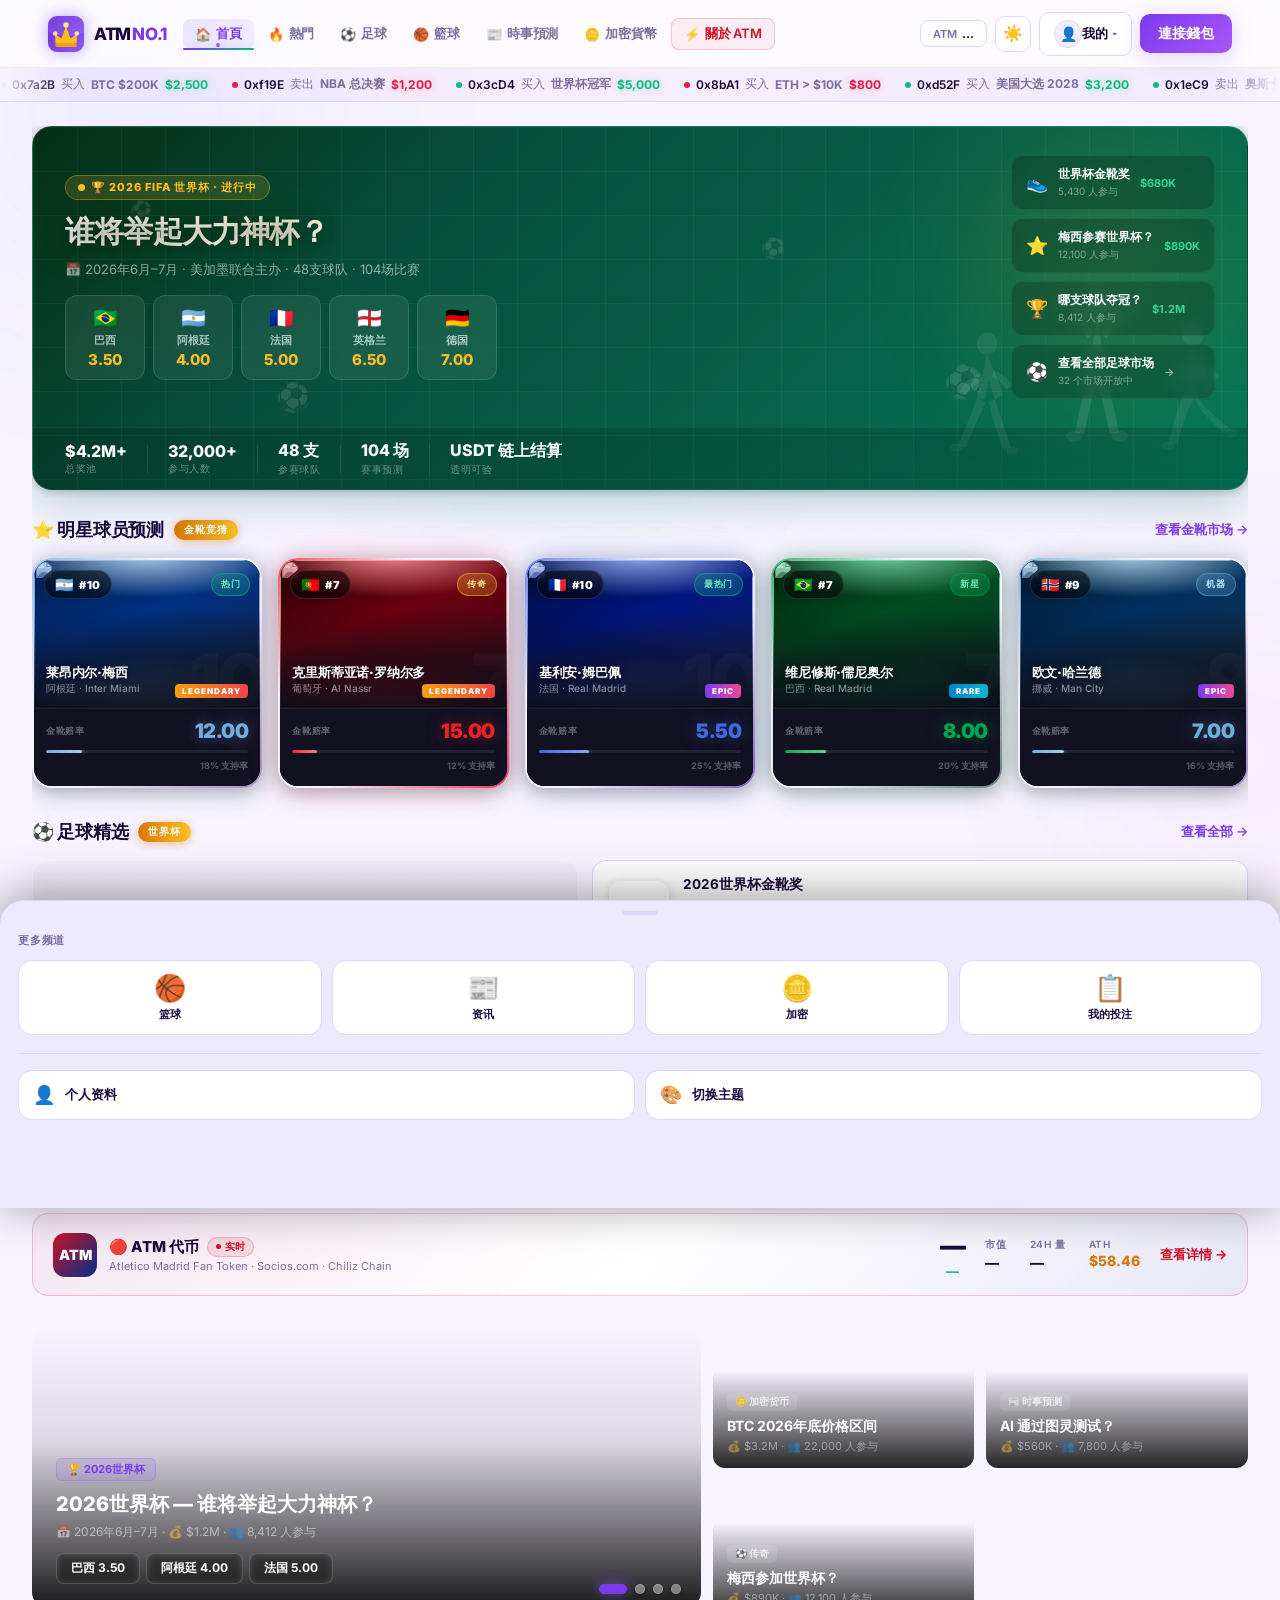
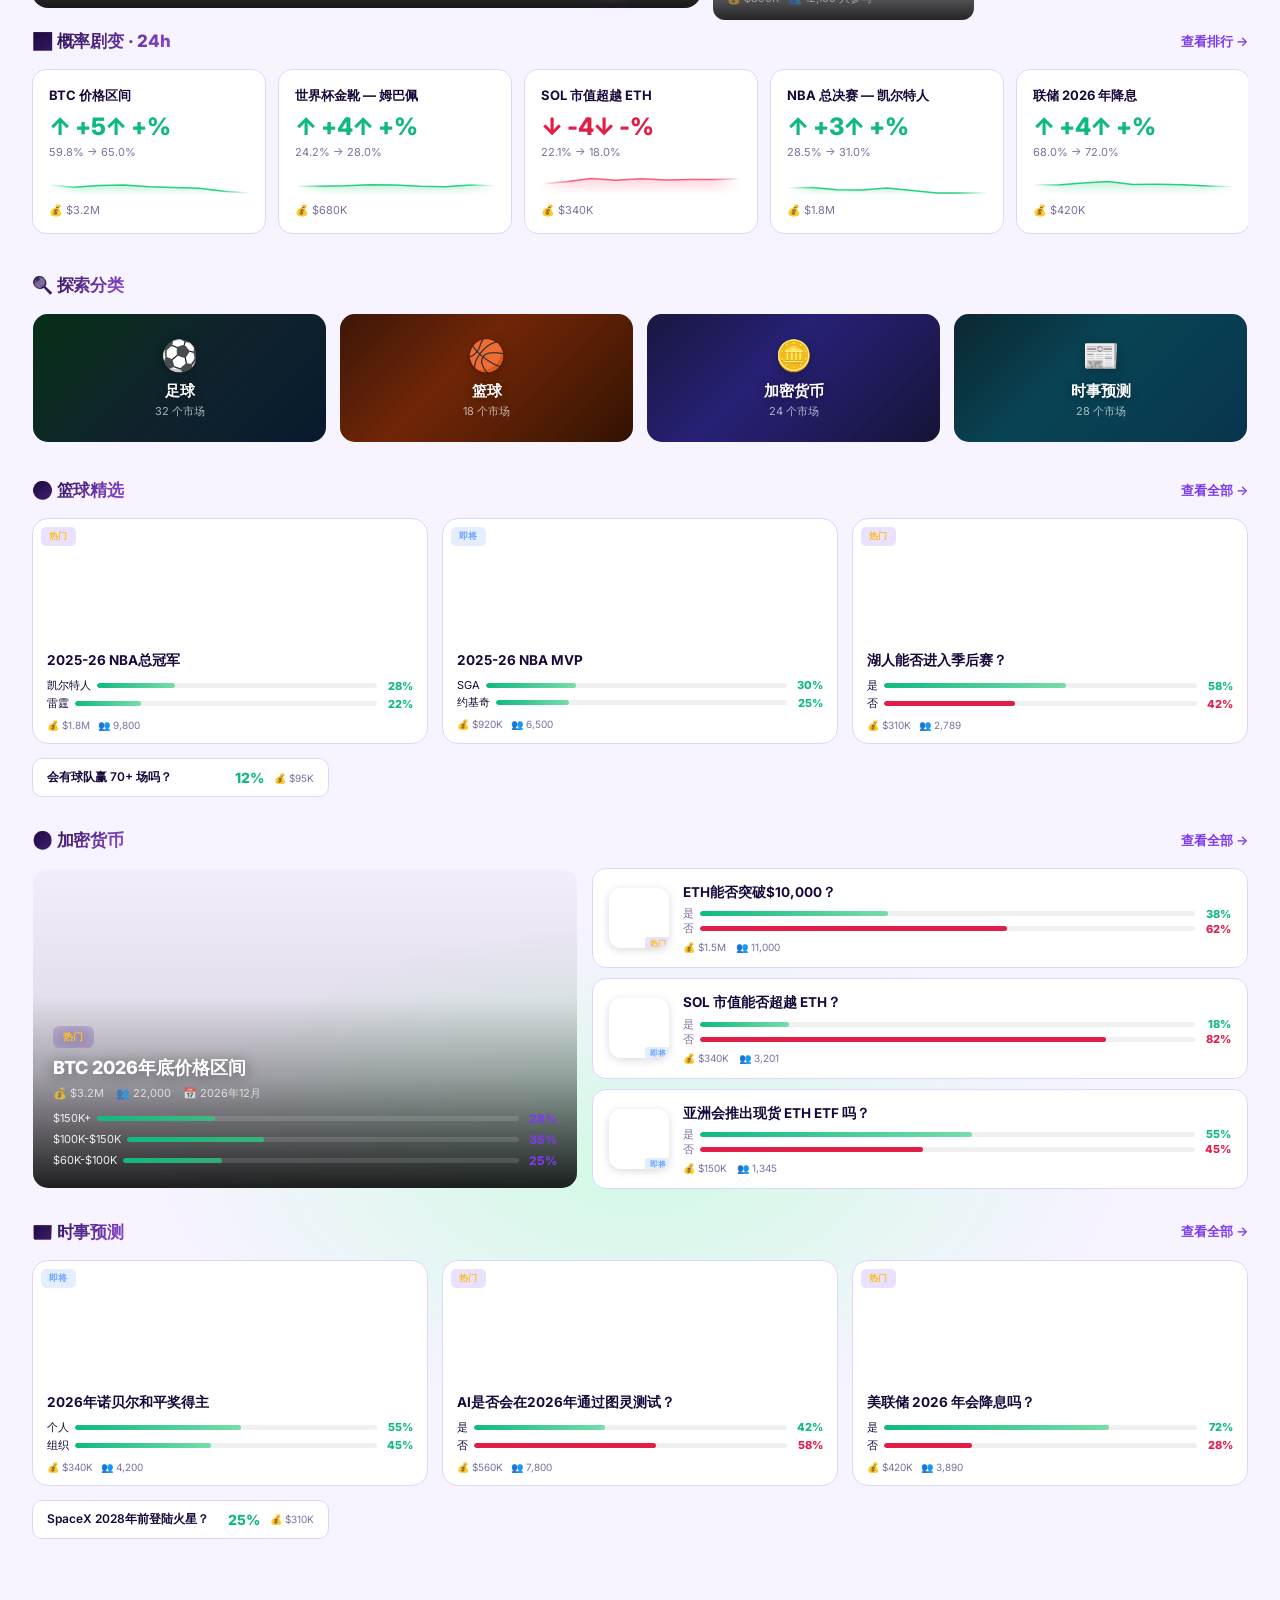
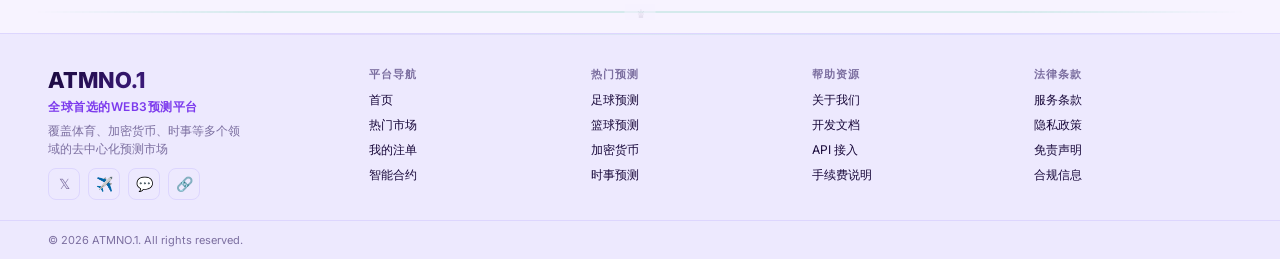
==== commit 2150e8d0: "v39: 足球图片 + 移动端横滑 + 对齐修复" ====
--- a/index.html
+++ b/index.html
@@ -14,7 +14,7 @@
 <meta name="twitter:title" content="ATMNO.1 · 全球首选的WEB3预测平台" />
 <meta name="twitter:description" content="去中心化预测市场，覆盖体育、加密货币、时事、文娱等多个领域。" />
 <link rel="icon" href="data:image/svg+xml,<svg xmlns='http://www.w3.org/2000/svg' viewBox='0 0 100 100'><defs><linearGradient id='g' x1='0' y1='0' x2='1' y2='1'><stop offset='0%25' stop-color='%236d28d9'/><stop offset='100%25' stop-color='%238b5cf6'/></linearGradient></defs><rect width='100' height='100' rx='22' fill='url(%23g)'/><text x='50' y='68' font-size='58' text-anchor='middle' fill='%23fbbf24'>&#x265B;</text></svg>" type="image/svg+xml">
-<link rel="stylesheet" href="/shared/style.css?v=38" />
+<link rel="stylesheet" href="/shared/style.css?v=39" />
 <script src="https://cdn.jsdelivr.net/npm/ethers@6.13.2/dist/ethers.umd.min.js"></script>
 </head>
 <body>
@@ -160,7 +160,7 @@
             <div class="sc-poster">
               <div class="sc-art-bg"></div>
               <div class="sc-num-bg">10</div>
-              <img class="sc-poster-img" src="https://images.unsplash.com/photo-1508098682722-e99c43a406b2?w=400&h=400&fit=crop&crop=entropy&auto=format&q=85" alt="" loading="eager" />
+              <img class="sc-poster-img" src="https://images.unsplash.com/photo-1574629810360-7efbbe195018?w=400&h=400&fit=crop&crop=top&auto=format&q=85" alt="" loading="eager" />
               <div class="sc-top-badges">
                 <div class="sc-flag-num"><span class="sc-flag">🇦🇷</span><span class="sc-num">#10</span></div>
                 <div class="sc-badge sc-badge-live">热门</div>
@@ -186,7 +186,7 @@
             <div class="sc-poster">
               <div class="sc-art-bg"></div>
               <div class="sc-num-bg">7</div>
-              <img class="sc-poster-img" src="https://images.unsplash.com/photo-1551958219-acbc630e2914?w=400&h=400&fit=crop&crop=entropy&auto=format&q=85" alt="" loading="eager" />
+              <img class="sc-poster-img" src="https://images.unsplash.com/photo-1553778263-73a83bab9b0c?w=400&h=400&fit=crop&crop=top&auto=format&q=85" alt="" loading="eager" />
               <div class="sc-top-badges">
                 <div class="sc-flag-num"><span class="sc-flag">🇵🇹</span><span class="sc-num">#7</span></div>
                 <div class="sc-badge sc-badge-hot">传奇</div>
@@ -212,7 +212,7 @@
             <div class="sc-poster">
               <div class="sc-art-bg"></div>
               <div class="sc-num-bg">10</div>
-              <img class="sc-poster-img" src="https://images.unsplash.com/photo-1571019613454-1cb2f99b2d8b?w=400&h=400&fit=crop&crop=entropy&auto=format&q=85" alt="" loading="eager" />
+              <img class="sc-poster-img" src="https://images.unsplash.com/photo-1522778526097-ce0a22ceb253?w=400&h=400&fit=crop&crop=top&auto=format&q=85" alt="" loading="eager" />
               <div class="sc-top-badges">
                 <div class="sc-flag-num"><span class="sc-flag">🇫🇷</span><span class="sc-num">#10</span></div>
                 <div class="sc-badge sc-badge-live">最热门</div>
@@ -238,7 +238,7 @@
             <div class="sc-poster">
               <div class="sc-art-bg"></div>
               <div class="sc-num-bg">7</div>
-              <img class="sc-poster-img" src="https://images.unsplash.com/photo-1529900748604-07564a03e7a6?w=400&h=400&fit=crop&crop=entropy&auto=format&q=85" alt="" loading="eager" />
+              <img class="sc-poster-img" src="https://images.unsplash.com/photo-1579952363873-27f3bade9f55?w=400&h=400&fit=crop&crop=top&auto=format&q=85" alt="" loading="eager" />
               <div class="sc-top-badges">
                 <div class="sc-flag-num"><span class="sc-flag">🇧🇷</span><span class="sc-num">#7</span></div>
                 <div class="sc-badge" style="background:rgba(0,166,80,.3);color:#6ee7b7;border:1px solid rgba(0,166,80,.5);">新星</div>
@@ -264,7 +264,7 @@
             <div class="sc-poster">
               <div class="sc-art-bg"></div>
               <div class="sc-num-bg">9</div>
-              <img class="sc-poster-img" src="https://images.unsplash.com/photo-1543326727-cf6c39e8f84c?w=400&h=400&fit=crop&crop=entropy&auto=format&q=85" alt="" loading="eager" />
+              <img class="sc-poster-img" src="https://images.unsplash.com/photo-1517927033932-b3d18e61fb3a?w=400&h=400&fit=crop&crop=top&auto=format&q=85" alt="" loading="eager" />
               <div class="sc-top-badges">
                 <div class="sc-flag-num"><span class="sc-flag">🇳🇴</span><span class="sc-num">#9</span></div>
                 <div class="sc-badge" style="background:rgba(107,174,214,.25);color:#bae6fd;border:1px solid rgba(107,174,214,.5);">机器</div>
--- a/shared/style.css
+++ b/shared/style.css
@@ -443,6 +443,8 @@
     .home-featured-main { min-height: 200px; }
     .home-featured-side { grid-template-columns: 1fr 1fr; }
     .home-featured-card { min-height: 110px; }
+    /* 移动端只显示2张侧边卡片，避免第3张落单 */
+    .home-featured-card:nth-child(n+3) { display: none; }
   }
   /* Featured layout: left carousel + right static */
   .featured-layout {
@@ -3199,7 +3201,25 @@
     margin-top: 12px;
   }
   @media (max-width: 1100px) { .star-players-grid { grid-template-columns: repeat(3, 1fr); } }
-  @media (max-width: 700px)  { .star-players-grid { grid-template-columns: repeat(2, 1fr); } }
+  /* 移动端改为横向滚动，5张全部可见，无落单问题 */
+  @media (max-width: 780px) {
+    .star-players-grid {
+      display: flex !important;
+      overflow-x: auto;
+      gap: 10px;
+      scroll-snap-type: x mandatory;
+      -webkit-overflow-scrolling: touch;
+      padding-bottom: 10px;
+      scrollbar-width: none;
+    }
+    .star-players-grid::-webkit-scrollbar { display: none; }
+    .star-card {
+      min-width: calc(47vw - 16px);
+      max-width: calc(47vw - 16px);
+      flex-shrink: 0;
+      scroll-snap-align: start;
+    }
+  }
 
   /* NFT 卡片外层 — 全息光效边框 */
   .star-card {
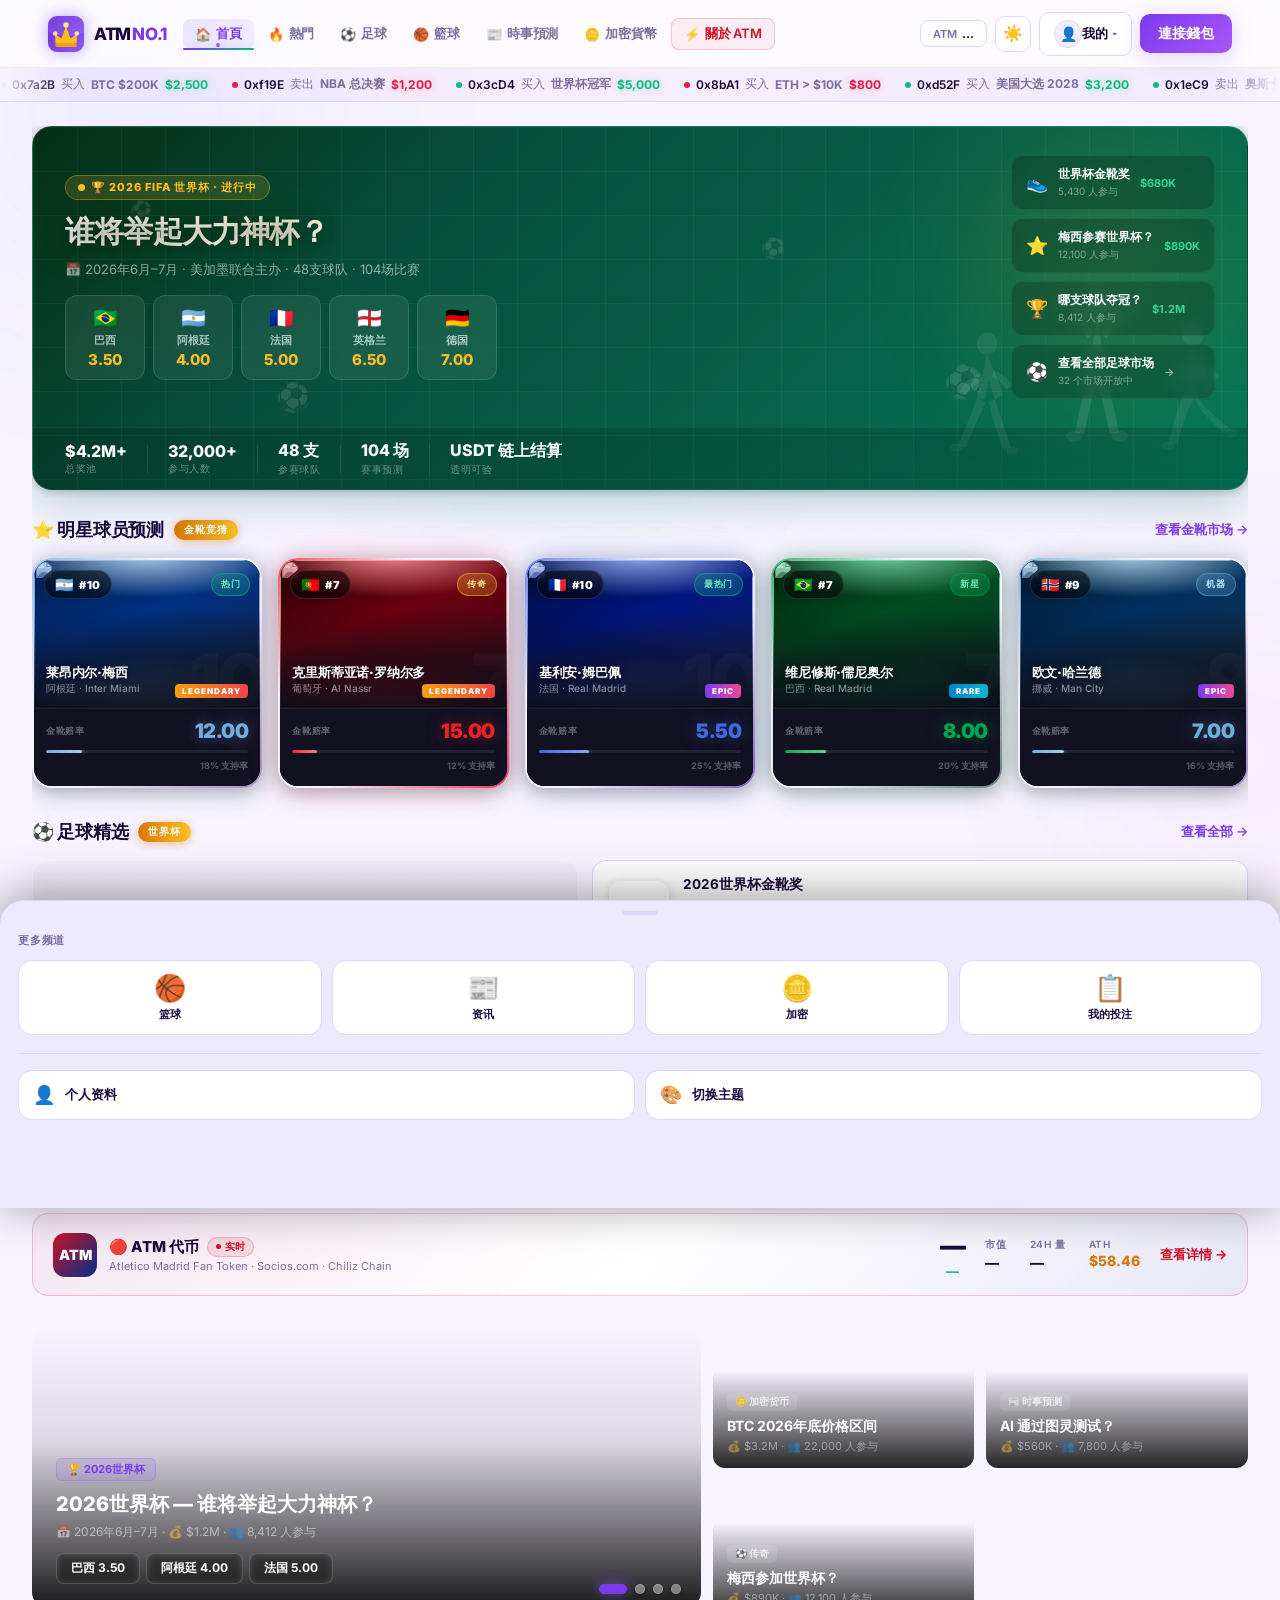
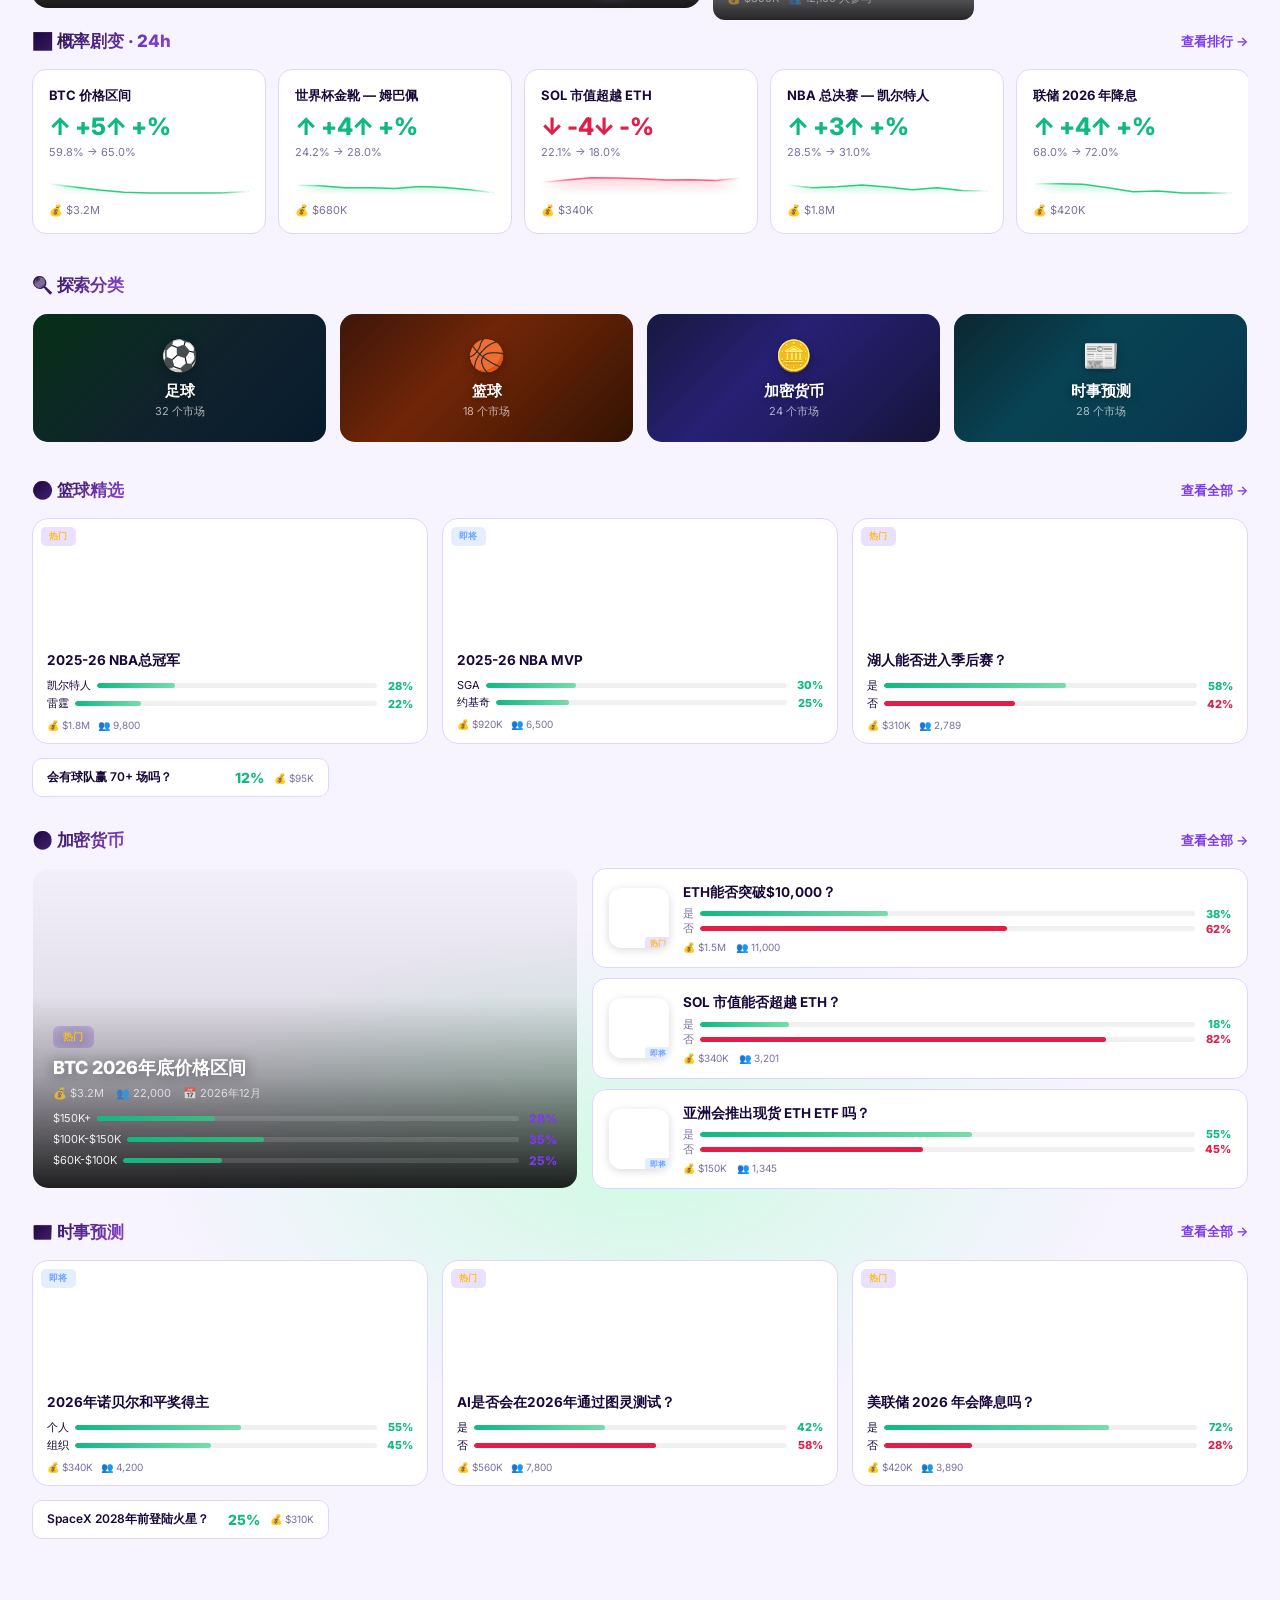
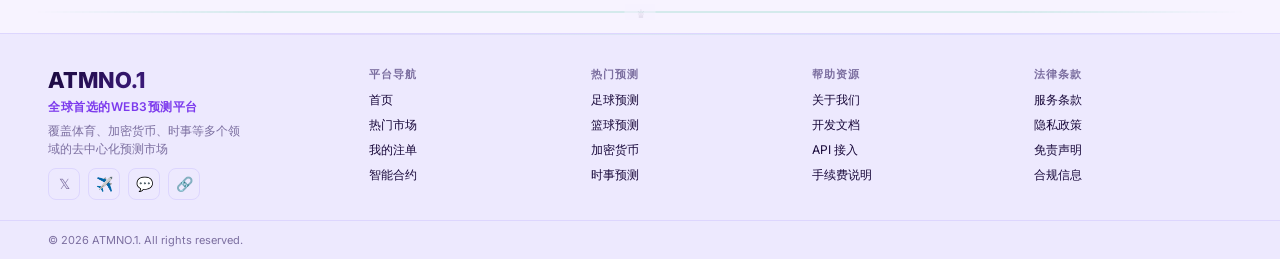
==== commit 045f6e1d: "fix: replace all 5 star card photos with confirmed valid football images (v40)" ====
--- a/index.html
+++ b/index.html
@@ -14,7 +14,7 @@
 <meta name="twitter:title" content="ATMNO.1 · 全球首选的WEB3预测平台" />
 <meta name="twitter:description" content="去中心化预测市场，覆盖体育、加密货币、时事、文娱等多个领域。" />
 <link rel="icon" href="data:image/svg+xml,<svg xmlns='http://www.w3.org/2000/svg' viewBox='0 0 100 100'><defs><linearGradient id='g' x1='0' y1='0' x2='1' y2='1'><stop offset='0%25' stop-color='%236d28d9'/><stop offset='100%25' stop-color='%238b5cf6'/></linearGradient></defs><rect width='100' height='100' rx='22' fill='url(%23g)'/><text x='50' y='68' font-size='58' text-anchor='middle' fill='%23fbbf24'>&#x265B;</text></svg>" type="image/svg+xml">
-<link rel="stylesheet" href="/shared/style.css?v=39" />
+<link rel="stylesheet" href="/shared/style.css?v=40" />
 <script src="https://cdn.jsdelivr.net/npm/ethers@6.13.2/dist/ethers.umd.min.js"></script>
 </head>
 <body>
@@ -160,7 +160,7 @@
             <div class="sc-poster">
               <div class="sc-art-bg"></div>
               <div class="sc-num-bg">10</div>
-              <img class="sc-poster-img" src="https://images.unsplash.com/photo-1574629810360-7efbbe195018?w=400&h=400&fit=crop&crop=top&auto=format&q=85" alt="" loading="eager" />
+              <img class="sc-poster-img" src="https://images.unsplash.com/photo-1560272564-c83b66b1ad12?w=400&h=400&fit=crop&crop=top&auto=format&q=85" alt="" loading="eager" />
               <div class="sc-top-badges">
                 <div class="sc-flag-num"><span class="sc-flag">🇦🇷</span><span class="sc-num">#10</span></div>
                 <div class="sc-badge sc-badge-live">热门</div>
@@ -186,7 +186,7 @@
             <div class="sc-poster">
               <div class="sc-art-bg"></div>
               <div class="sc-num-bg">7</div>
-              <img class="sc-poster-img" src="https://images.unsplash.com/photo-1553778263-73a83bab9b0c?w=400&h=400&fit=crop&crop=top&auto=format&q=85" alt="" loading="eager" />
+              <img class="sc-poster-img" src="https://images.unsplash.com/photo-1508087625439-de3978963553?w=400&h=400&fit=crop&crop=top&auto=format&q=85" alt="" loading="eager" />
               <div class="sc-top-badges">
                 <div class="sc-flag-num"><span class="sc-flag">🇵🇹</span><span class="sc-num">#7</span></div>
                 <div class="sc-badge sc-badge-hot">传奇</div>
@@ -212,7 +212,7 @@
             <div class="sc-poster">
               <div class="sc-art-bg"></div>
               <div class="sc-num-bg">10</div>
-              <img class="sc-poster-img" src="https://images.unsplash.com/photo-1522778526097-ce0a22ceb253?w=400&h=400&fit=crop&crop=top&auto=format&q=85" alt="" loading="eager" />
+              <img class="sc-poster-img" src="https://images.unsplash.com/photo-1488474739786-757973c2dff6?w=400&h=400&fit=crop&crop=top&auto=format&q=85" alt="" loading="eager" />
               <div class="sc-top-badges">
                 <div class="sc-flag-num"><span class="sc-flag">🇫🇷</span><span class="sc-num">#10</span></div>
                 <div class="sc-badge sc-badge-live">最热门</div>
@@ -238,7 +238,7 @@
             <div class="sc-poster">
               <div class="sc-art-bg"></div>
               <div class="sc-num-bg">7</div>
-              <img class="sc-poster-img" src="https://images.unsplash.com/photo-1579952363873-27f3bade9f55?w=400&h=400&fit=crop&crop=top&auto=format&q=85" alt="" loading="eager" />
+              <img class="sc-poster-img" src="https://images.unsplash.com/photo-1624280157150-4d1ed8632989?w=400&h=400&fit=crop&crop=top&auto=format&q=85" alt="" loading="eager" />
               <div class="sc-top-badges">
                 <div class="sc-flag-num"><span class="sc-flag">🇧🇷</span><span class="sc-num">#7</span></div>
                 <div class="sc-badge" style="background:rgba(0,166,80,.3);color:#6ee7b7;border:1px solid rgba(0,166,80,.5);">新星</div>
@@ -264,7 +264,7 @@
             <div class="sc-poster">
               <div class="sc-art-bg"></div>
               <div class="sc-num-bg">9</div>
-              <img class="sc-poster-img" src="https://images.unsplash.com/photo-1517927033932-b3d18e61fb3a?w=400&h=400&fit=crop&crop=top&auto=format&q=85" alt="" loading="eager" />
+              <img class="sc-poster-img" src="https://images.unsplash.com/photo-1504305754058-2f08ccd89a0a?w=400&h=400&fit=crop&crop=top&auto=format&q=85" alt="" loading="eager" />
               <div class="sc-top-badges">
                 <div class="sc-flag-num"><span class="sc-flag">🇳🇴</span><span class="sc-num">#9</span></div>
                 <div class="sc-badge" style="background:rgba(107,174,214,.25);color:#bae6fd;border:1px solid rgba(107,174,214,.5);">机器</div>
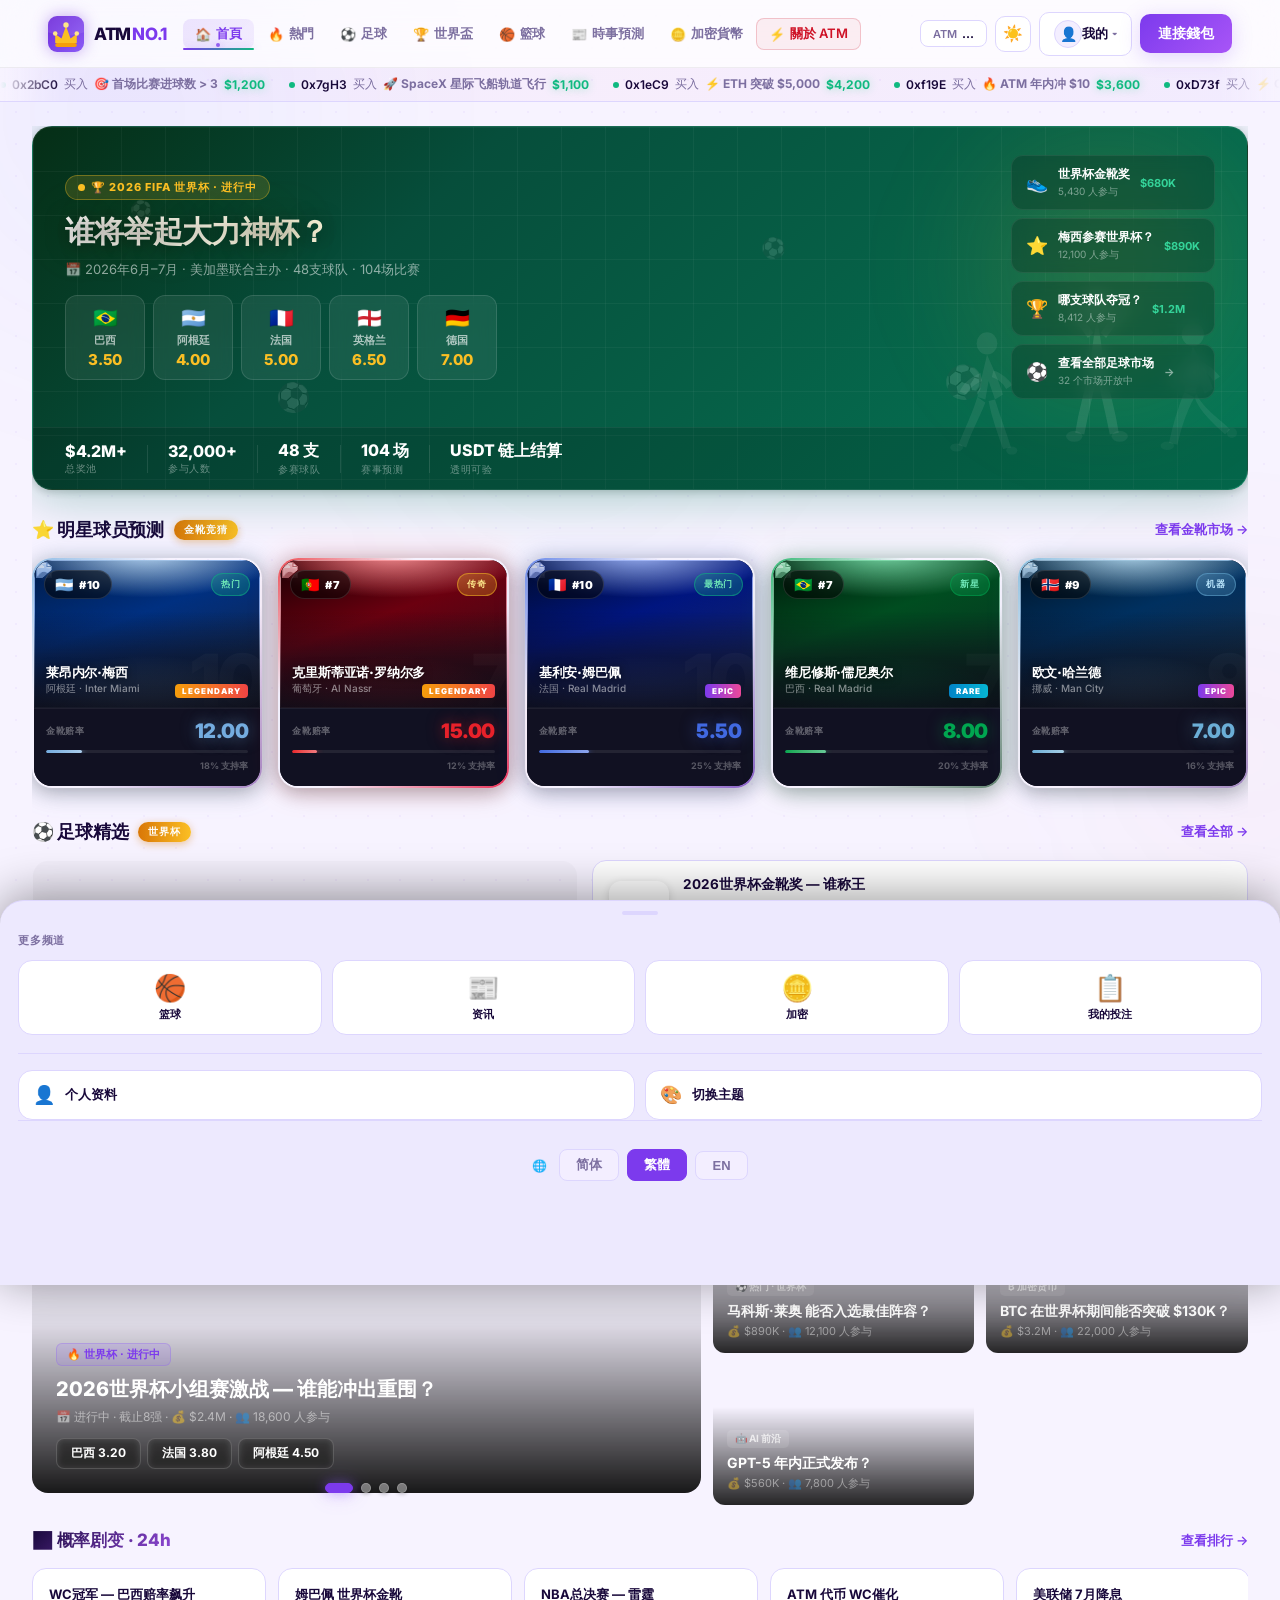
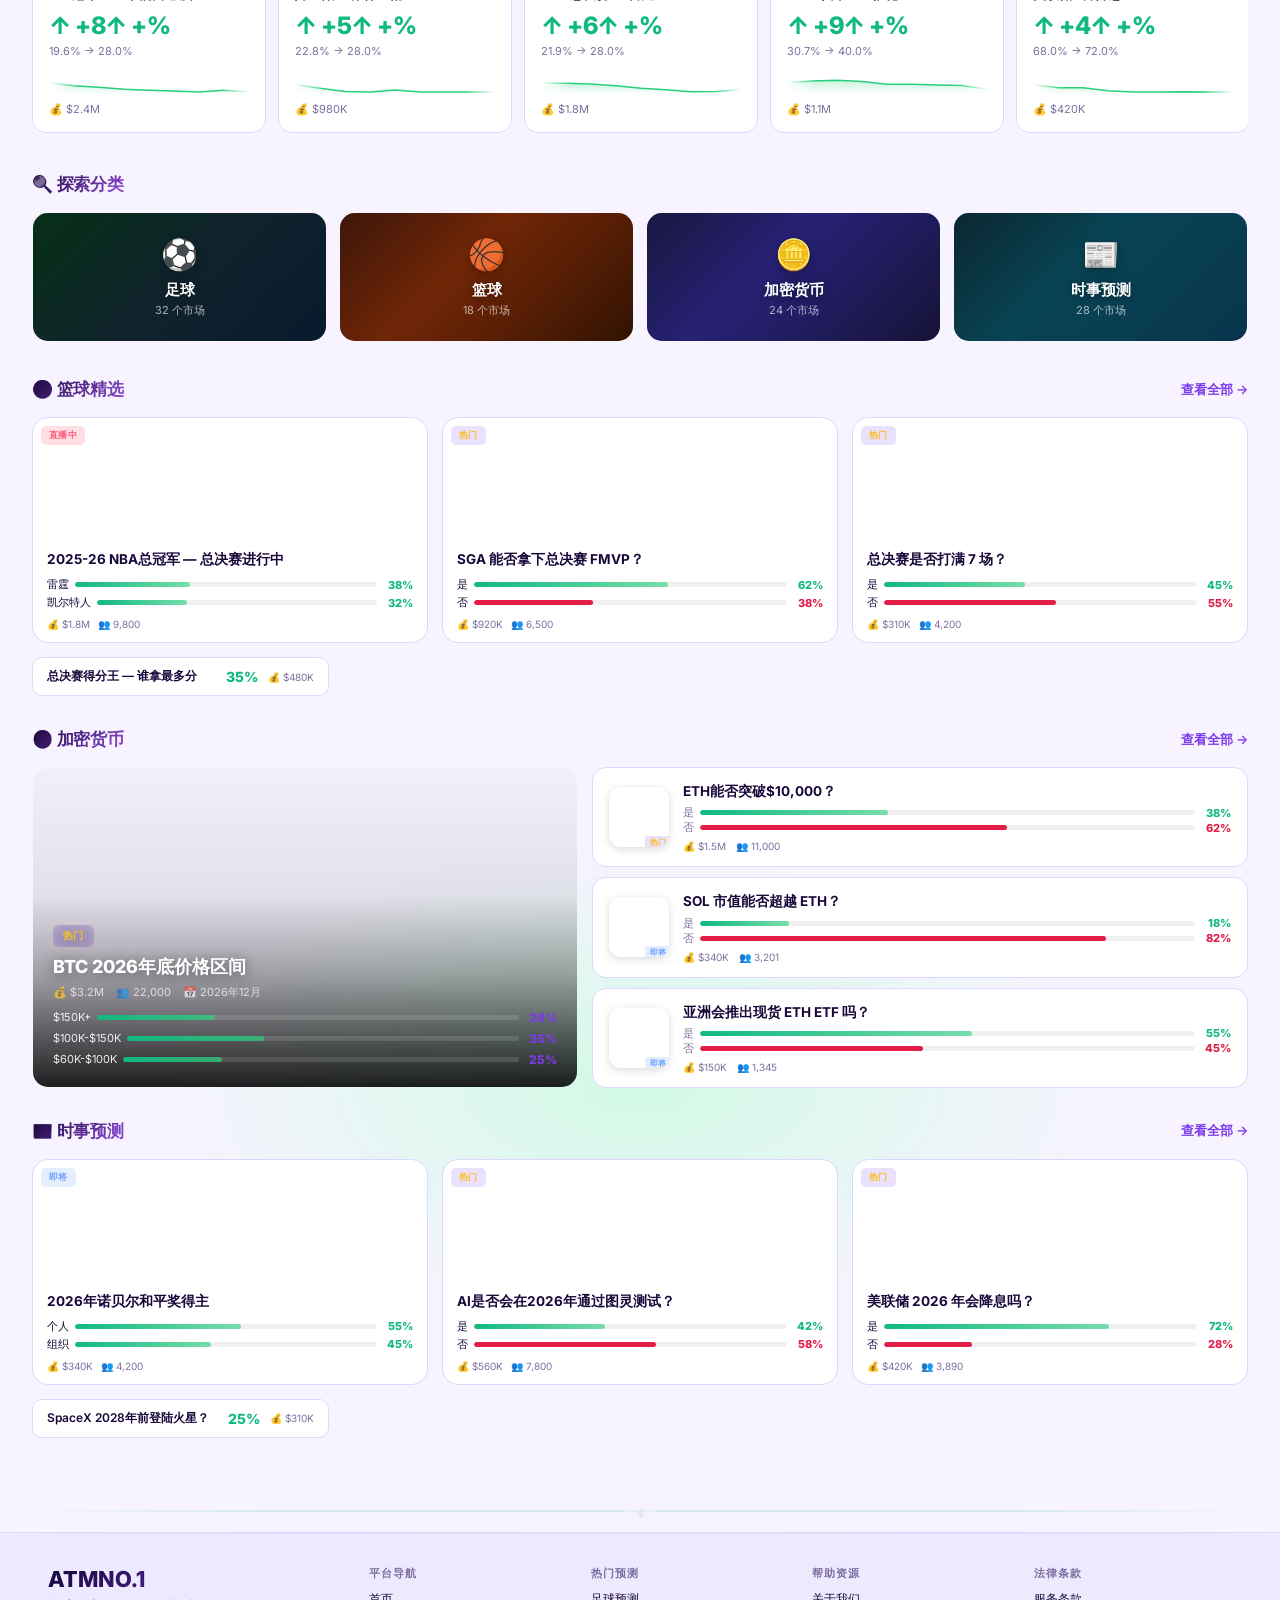
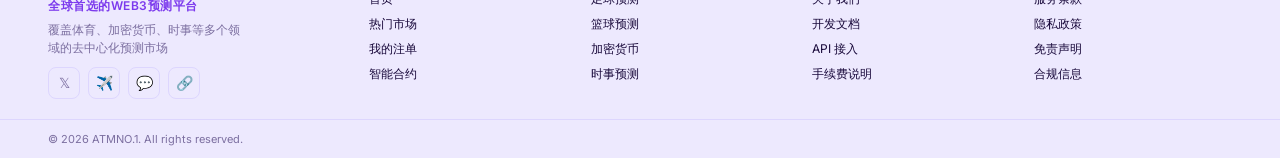
==== commit da9949bf: "feat: worldcup.html, WC special markets, upcoming fallback matches, expanded ticker (v42)" ====
--- a/index.html
+++ b/index.html
@@ -14,7 +14,7 @@
 <meta name="twitter:title" content="ATMNO.1 · 全球首选的WEB3预测平台" />
 <meta name="twitter:description" content="去中心化预测市场，覆盖体育、加密货币、时事、文娱等多个领域。" />
 <link rel="icon" href="data:image/svg+xml,<svg xmlns='http://www.w3.org/2000/svg' viewBox='0 0 100 100'><defs><linearGradient id='g' x1='0' y1='0' x2='1' y2='1'><stop offset='0%25' stop-color='%236d28d9'/><stop offset='100%25' stop-color='%238b5cf6'/></linearGradient></defs><rect width='100' height='100' rx='22' fill='url(%23g)'/><text x='50' y='68' font-size='58' text-anchor='middle' fill='%23fbbf24'>&#x265B;</text></svg>" type="image/svg+xml">
-<link rel="stylesheet" href="/shared/style.css?v=40" />
+<link rel="stylesheet" href="/shared/style.css?v=42" />
 <script src="https://cdn.jsdelivr.net/npm/ethers@6.13.2/dist/ethers.umd.min.js"></script>
 </head>
 <body>
@@ -298,31 +298,6 @@
       <div class="pick-magazine" id="homeFootball"></div>
     </div>
 
-    <!-- ★ ATM 代币入口卡 (精简版，详情见 /atm) -->
-    <div class="home-section atm-entry-card" onclick="navTo('atm')" style="cursor:pointer;">
-      <div class="atm-entry-inner">
-        <div class="atm-entry-left">
-          <div class="atm-entry-logo">
-            <div style="width:44px;height:44px;border-radius:12px;background:linear-gradient(135deg,#ce1126,#003087);display:flex;align-items:center;justify-content:center;font-weight:900;color:#fff;font-size:14px;flex-shrink:0;">ATM</div>
-          </div>
-          <div class="atm-entry-info">
-            <div class="atm-entry-name">🔴 ATM 代币 <span class="atm-entry-badge"><span class="atm-live-dot" style="width:5px;height:5px;"></span>实时</span></div>
-            <div class="atm-entry-sub">Atletico Madrid Fan Token · Socios.com · Chiliz Chain</div>
-          </div>
-        </div>
-        <div class="atm-entry-price-block">
-          <div class="atm-entry-price" id="atmPrice">—</div>
-          <div class="atm-entry-chg apc-up" id="atmChange">—</div>
-        </div>
-        <div class="atm-entry-stats">
-          <div class="atm-entry-stat"><span class="aes-label">市值</span><span class="aes-val" id="atmMktCap">—</span></div>
-          <div class="atm-entry-stat"><span class="aes-label">24H 量</span><span class="aes-val" id="atmVolUSDT">—</span></div>
-          <div class="atm-entry-stat"><span class="aes-label">ATH</span><span class="aes-val" style="color:#d97706;">$58.46</span></div>
-        </div>
-        <div class="atm-entry-arrow">查看详情 →</div>
-      </div>
-    </div>
-
     <!-- ★ 编辑精选 — 大图视觉区 -->
     <div class="home-featured" id="homeFeatured"></div>
 
@@ -511,29 +486,27 @@
 
 // 编辑精选 — 左侧4张轮播Banner + 右侧4个固定卡片
 const BANNER_SLIDES = [
-  { id:'football-1', catKey:'football', badge:'🏆 2026世界杯', title:'2026世界杯 — 谁将举起大力神杯？', img:'https://images.unsplash.com/photo-1574629810360-7efbbe195018?w=800&h=500&fit=crop', odds:[{l:'巴西',v:'3.50'},{l:'阿根廷',v:'4.00'},{l:'法国',v:'5.00'}], vol:'$1.2M', preds:'8,412', time:'2026年6月–7月' },
-  { id:'basketball-1', catKey:'basketball', badge:'🏀 NBA 总决赛', title:'2025-26 NBA总冠军 — 谁能夺冠？', img:'https://images.unsplash.com/photo-1546519638-68e109498ffc?w=800&h=500&fit=crop', odds:[{l:'凯尔特人',v:'3.20'},{l:'雷霆',v:'4.50'},{l:'掘金',v:'5.50'}], vol:'$1.8M', preds:'9,800', time:'2026年6月' },
-  { id:'crypto-2', catKey:'crypto', badge:'🪙 ETH 展望', title:'ETH能否在2026年突破$10,000？', img:'https://images.unsplash.com/photo-1622630998477-20aa696ecb05?w=800&h=500&fit=crop', odds:[{l:'是',v:'2.60'},{l:'否',v:'1.60'}], vol:'$1.5M', preds:'11,000', time:'2026年12月' },
-  { id:'events-2', catKey:'events', badge:'📰 AI 前沿', title:'AI 能否在2026年通过图灵测试？', img:'https://images.unsplash.com/photo-1677442136019-21780ecad995?w=800&h=500&fit=crop', odds:[{l:'是',v:'2.40'},{l:'否',v:'1.65'}], vol:'$560K', preds:'7,800', time:'2026年12月' },
+  { id:'football-1', catKey:'football', badge:'🔥 世界杯 · 进行中', title:'2026世界杯小组赛激战 — 谁能冲出重围？', img:'https://images.unsplash.com/photo-1560272564-c83b66b1ad12?w=800&h=500&fit=crop&crop=top', odds:[{l:'巴西',v:'3.20'},{l:'法国',v:'3.80'},{l:'阿根廷',v:'4.50'}], vol:'$2.4M', preds:'18,600', time:'进行中 · 截止8强' },
+  { id:'basketball-1', catKey:'basketball', badge:'🏀 NBA 总决赛', title:'2025-26 NBA总决赛 — 史诗对决，谁主沉浮？', img:'https://images.unsplash.com/photo-1546519638-68e109498ffc?w=800&h=500&fit=crop', odds:[{l:'雷霆',v:'2.80'},{l:'凯尔特人',v:'3.50'},{l:'掘金',v:'6.00'}], vol:'$1.8M', preds:'9,800', time:'2026年6月' },
+  { id:'football-2', catKey:'football', badge:'⚽ 世界杯金靴', title:'世界杯金靴争夺 — 姆巴佩、哈兰德、维尼修斯谁能封王？', img:'https://images.unsplash.com/photo-1488474739786-757973c2dff6?w=800&h=500&fit=crop&crop=top', odds:[{l:'姆巴佩',v:'2.90'},{l:'哈兰德',v:'3.40'},{l:'维尼修斯',v:'4.20'}], vol:'$980K', preds:'7,200', time:'进行中 · 截止决赛' },
+  { id:'crypto-2', catKey:'crypto', badge:'⚡ ATM 代币', title:'ATM代币 — 世界杯热度能否推至历史新高？', img:'https://images.unsplash.com/photo-1639762681485-074b7f938ba0?w=800&h=500&fit=crop', odds:[{l:'$5以上',v:'2.10'},{l:'$3–$5',v:'3.00'},{l:'$3以下',v:'4.50'}], vol:'$1.1M', preds:'9,400', time:'2026年7月' },
 ];
 const SIDE_CARDS = [
-  { id:'crypto-1', catKey:'crypto', badge:'🪙 加密货币', title:'BTC 2026年底价格区间', img:'https://images.unsplash.com/photo-1639762681485-074b7f938ba0?w=600&h=400&fit=crop', vol:'$3.2M', preds:'22,000', time:'2026年12月' },
-  { id:'events-2', catKey:'events', badge:'📰 时事预测', title:'AI 通过图灵测试？', img:'https://images.unsplash.com/photo-1541872703-74c5e44368f9?w=600&h=400&fit=crop', vol:'$560K', preds:'7,800', time:'2026年12月' },
-
-  { id:'football-3', catKey:'football', badge:'⚽ 传奇', title:'梅西参加世界杯？', img:'https://images.unsplash.com/photo-1508098682722-e99c43a406b2?w=600&h=400&fit=crop', vol:'$890K', preds:'12,100', time:'2026年6月' },
+  { id:'football-3', catKey:'football', badge:'⚽ 热门 · 世界杯', title:'马科斯·莱奥 能否入选最佳阵容？', img:'https://images.unsplash.com/photo-1624280157150-4d1ed8632989?w=600&h=400&fit=crop&crop=top', vol:'$890K', preds:'12,100', time:'进行中' },
+  { id:'crypto-1', catKey:'crypto', badge:'₿ 加密货币', title:'BTC 在世界杯期间能否突破 $130K？', img:'https://images.unsplash.com/photo-1622630998477-20aa696ecb05?w=600&h=400&fit=crop', vol:'$3.2M', preds:'22,000', time:'2026年7月' },
+  { id:'events-1', catKey:'events', badge:'🤖 AI 前沿', title:'GPT-5 年内正式发布？', img:'https://images.unsplash.com/photo-1677442136019-21780ecad995?w=600&h=400&fit=crop', vol:'$560K', preds:'7,800', time:'2026年12月' },
 ];
 const FEATURED = BANNER_SLIDES;
 
-// 概率剧变 — 24h 变化最大
+// 概率剧变 — 24h 变化最大（世界杯期间热点）
 const MOVERS = [
-  { id:'crypto-1', title:'BTC 价格区间', change:'+5.2%', from:'59.8% → 65.0%', vol:'$3.2M', dir:'up', catKey:'crypto' },
-  { id:'football-2', title:'世界杯金靴 — 姆巴佩', change:'+3.8%', from:'24.2% → 28.0%', vol:'$680K', dir:'up', catKey:'football' },
-  { id:'crypto-3', title:'SOL 市值超越 ETH', change:'-4.1%', from:'22.1% → 18.0%', vol:'$340K', dir:'down', catKey:'crypto' },
-  { id:'basketball-1', title:'NBA 总决赛 — 凯尔特人', change:'+2.5%', from:'28.5% → 31.0%', vol:'$1.8M', dir:'up', catKey:'basketball' },
-  { id:'events-3', title:'联储 2026 年降息', change:'+4.0%', from:'68.0% → 72.0%', vol:'$420K', dir:'up', catKey:'events' },
-  { id:'basketball-3', title:'湖人进季后赛', change:'-3.2%', from:'61.2% → 58.0%', vol:'$310K', dir:'down', catKey:'basketball' },
-  { id:'events-2', title:'AI 通过图灵测试', change:'+6.1%', from:'36.9% → 42.0%', vol:'$560K', dir:'up', catKey:'events' },
-
+  { id:'football-1', title:'WC冠军 — 巴西赔率飙升', change:'+8.4%', from:'19.6% → 28.0%', vol:'$2.4M', dir:'up', catKey:'football' },
+  { id:'football-2', title:'姆巴佩 世界杯金靴', change:'+5.2%', from:'22.8% → 28.0%', vol:'$980K', dir:'up', catKey:'football' },
+  { id:'basketball-1', title:'NBA总决赛 — 雷霆', change:'+6.1%', from:'21.9% → 28.0%', vol:'$1.8M', dir:'up', catKey:'basketball' },
+  { id:'crypto-1', title:'ATM 代币 WC催化', change:'+9.3%', from:'30.7% → 40.0%', vol:'$1.1M', dir:'up', catKey:'crypto' },
+  { id:'events-3', title:'美联储 7月降息', change:'+4.0%', from:'68.0% → 72.0%', vol:'$420K', dir:'up', catKey:'events' },
+  { id:'football-3', title:'法国小组出线', change:'-5.8%', from:'88.8% → 83.0%', vol:'$440K', dir:'down', catKey:'football' },
+  { id:'crypto-2', title:'ETH 突破 $5,000', change:'+3.7%', from:'34.3% → 38.0%', vol:'$1.5M', dir:'up', catKey:'crypto' },
 ];
 
 // 分类入口 — 使用渐变背景
@@ -547,16 +520,16 @@
 // 各分类精选（每类 2-4 个，图文混排）
 const CAT_PICKS = {
   football: [
-    { id:'football-1', title:'2026世界杯 — 冠军', status:'live', time:'2026年6月', type:'multi', options:[{l:'巴西',pct:28},{l:'阿根廷',pct:22},{l:'法国',pct:18}], vol:'$1.2M', preds:'8,412', img:'https://images.unsplash.com/photo-1431324155629-1a6deb1dec8d?w=600&h=400&fit=crop' },
-    { id:'football-2', title:'2026世界杯金靴奖', status:'live', time:'2026年7月', type:'multi', options:[{l:'姆巴佩',pct:25},{l:'哈兰德',pct:20},{l:'维尼修斯',pct:18}], vol:'$680K', preds:'5,430', img:'https://images.unsplash.com/photo-1553778263-73a83bab9b0c?w=600&h=400&fit=crop' },
-    { id:'football-3', title:'梅西会参加2026世界杯吗？', status:'hot', time:'2026年6月', type:'binary', yesPct:35, noPct:65, vol:'$890K', preds:'12,100', img:'https://images.unsplash.com/photo-1508098682722-e99c43a406b2?w=600&h=400&fit=crop' },
-    { id:'football-4', title:'2025-26 英超冠军', status:'soon', time:'2026年5月', type:'multi', options:[{l:'阿森纳',pct:35},{l:'曼城',pct:30},{l:'利物浦',pct:20}], vol:'$920K', preds:'6,102', img:'https://images.unsplash.com/photo-1522778119026-d647f0596c20?w=600&h=400&fit=crop' },
+    { id:'football-1', title:'2026世界杯 — 最终冠军', status:'live', time:'进行中', type:'multi', options:[{l:'巴西',pct:28},{l:'法国',pct:22},{l:'阿根廷',pct:18}], vol:'$2.4M', preds:'18,412', img:'https://images.unsplash.com/photo-1560272564-c83b66b1ad12?w=600&h=400&fit=crop&crop=top' },
+    { id:'football-2', title:'2026世界杯金靴奖 — 谁称王', status:'live', time:'进行中', type:'multi', options:[{l:'姆巴佩',pct:28},{l:'哈兰德',pct:22},{l:'维尼修斯',pct:18}], vol:'$980K', preds:'7,200', img:'https://images.unsplash.com/photo-1488474739786-757973c2dff6?w=600&h=400&fit=crop&crop=top' },
+    { id:'football-5', title:'摩洛哥能否再次冲击四强？', status:'hot', time:'进行中', type:'binary', yesPct:42, noPct:58, vol:'$540K', preds:'6,800', img:'https://images.unsplash.com/photo-1504305754058-2f08ccd89a0a?w=600&h=400&fit=crop&crop=top' },
+    { id:'football-6', title:'WC决赛 — 欧洲 vs 南美？', status:'hot', time:'2026年7月', type:'binary', yesPct:68, noPct:32, vol:'$760K', preds:'9,300', img:'https://images.unsplash.com/photo-1624280157150-4d1ed8632989?w=600&h=400&fit=crop&crop=top' },
   ],
   basketball: [
-    { id:'basketball-1', title:'2025-26 NBA总冠军', status:'hot', time:'2026年6月', type:'multi', options:[{l:'凯尔特人',pct:28},{l:'雷霆',pct:22},{l:'掘金',pct:18}], vol:'$1.8M', preds:'9,800', img:'https://images.unsplash.com/photo-1546519638-68e109498ffc?w=600&h=400&fit=crop' },
-    { id:'basketball-2', title:'2025-26 NBA MVP', status:'soon', time:'2026年5月', type:'multi', options:[{l:'SGA',pct:30},{l:'约基奇',pct:25},{l:'字母哥',pct:18}], vol:'$920K', preds:'6,500', img:'https://images.unsplash.com/photo-1504450758481-7338bbe75005?w=600&h=400&fit=crop' },
-    { id:'basketball-3', title:'湖人能否进入季后赛？', status:'hot', time:'2026年4月', type:'binary', yesPct:58, noPct:42, vol:'$310K', preds:'2,789', img:'https://images.unsplash.com/photo-1574623452334-1e0ac2b3ccb4?w=600&h=400&fit=crop' },
-    { id:'basketball-4', title:'会有球队赢 70+ 场吗？', status:'soon', time:'2026年4月', type:'binary', yesPct:12, noPct:88, vol:'$95K', preds:'1,102', img:'https://images.unsplash.com/photo-1577471488278-16eec37ffcc2?w=600&h=400&fit=crop' },
+    { id:'basketball-1', title:'2025-26 NBA总冠军 — 总决赛进行中', status:'live', time:'2026年6月', type:'multi', options:[{l:'雷霆',pct:38},{l:'凯尔特人',pct:32},{l:'掘金',pct:18}], vol:'$1.8M', preds:'9,800', img:'https://images.unsplash.com/photo-1546519638-68e109498ffc?w=600&h=400&fit=crop' },
+    { id:'basketball-2', title:'SGA 能否拿下总决赛 FMVP？', status:'hot', time:'2026年6月', type:'binary', yesPct:62, noPct:38, vol:'$920K', preds:'6,500', img:'https://images.unsplash.com/photo-1504450758481-7338bbe75005?w=600&h=400&fit=crop' },
+    { id:'basketball-3', title:'总决赛是否打满 7 场？', status:'hot', time:'2026年6月', type:'binary', yesPct:45, noPct:55, vol:'$310K', preds:'4,200', img:'https://images.unsplash.com/photo-1574623452334-1e0ac2b3ccb4?w=600&h=400&fit=crop' },
+    { id:'basketball-4', title:'总决赛得分王 — 谁拿最多分', status:'hot', time:'2026年6月', type:'multi', options:[{l:'SGA',pct:35},{l:'约基奇',pct:28},{l:'布朗',pct:20}], vol:'$480K', preds:'3,800', img:'https://images.unsplash.com/photo-1577471488278-16eec37ffcc2?w=600&h=400&fit=crop' },
   ],
   crypto: [
     { id:'crypto-1', title:'BTC 2026年底价格区间', status:'hot', time:'2026年12月', type:'multi', options:[{l:'$150K+',pct:28},{l:'$100K-$150K',pct:35},{l:'$60K-$100K',pct:25}], vol:'$3.2M', preds:'22,000', img:'https://images.unsplash.com/photo-1642104704074-907c0698cbd9?w=600&h=400&fit=crop' },
@@ -576,18 +549,79 @@
 };
 
 // 实时交易动态
-const TICKER_DATA = [
-  { user:'0x7a2B', action:'买入', market:'BTC $200K', amount:'$2,500', type:'yes' },
-  { user:'0xf19E', action:'卖出', market:'NBA 总决赛', amount:'$1,200', type:'no' },
-  { user:'0x3cD4', action:'买入', market:'世界杯冠军', amount:'$5,000', type:'yes' },
-  { user:'0x8bA1', action:'买入', market:'ETH > $10K', amount:'$800', type:'no' },
-  { user:'0xd52F', action:'买入', market:'美国大选 2028', amount:'$3,200', type:'yes' },
-  { user:'0x1eC9', action:'卖出', market:'奥斯卡最佳影片', amount:'$600', type:'yes' },
-  { user:'0xa47B', action:'买入', market:'联储降息', amount:'$1,800', type:'yes' },
-  { user:'0x6fD2', action:'买入', market:'SOL vs ETH', amount:'$950', type:'no' },
-  { user:'0x2bE8', action:'买入', market:'欧冠冠军', amount:'$4,100', type:'yes' },
-  { user:'0x9cA3', action:'卖出', market:'BTC 市值占比', amount:'$2,200', type:'no' },
+const TICKER_DATA_RAW = [
+  // 世界杯 2026 小组赛 / 淘汰赛
+  { user:'0x3cD4', action:'买入', market:'🏆 世界杯冠军 — 巴西', amount:'$5,000', type:'yes' },
+  { user:'0xF82a', action:'买入', market:'⚽ 姆巴佩 世界杯金球', amount:'$2,200', type:'yes' },
+  { user:'0xB34c', action:'卖出', market:'🇦🇷 阿根廷 冲出小组赛', amount:'$1,500', type:'no' },
+  { user:'0x9cA3', action:'买入', market:'🏅 小组赛 西班牙头名出线', amount:'$2,100', type:'yes' },
+  { user:'0xC71e', action:'买入', market:'⚽ 16强 葡萄牙晋级', amount:'$2,900', type:'yes' },
+  { user:'0xE15d', action:'买入', market:'🏆 世界杯冠军 — 法国', amount:'$2,700', type:'yes' },
+  { user:'0xd52F', action:'买入', market:'🌍 WC 进球王 维尼修斯', amount:'$1,650', type:'yes' },
+  { user:'0x2bE8', action:'买入', market:'🥅 哈兰德 世界杯进 8 球+', amount:'$3,300', type:'yes' },
+  { user:'0x9eF0', action:'买入', market:'🏆 世界杯冠军 — 阿根廷', amount:'$4,500', type:'yes' },
+  { user:'0x38A5', action:'买入', market:'🏴󠁧󠁢󠁥󠁮󠁧󠁿 八强 英格兰出线', amount:'$3,100', type:'yes' },
+  { user:'0x4dD7', action:'买入', market:'⚽ WC 最佳 11 人 — 姆巴佩', amount:'$920', type:'yes' },
+  { user:'0xB90d', action:'买入', market:'😲 小组赛最大爆冷胜', amount:'$870', type:'yes' },
+  { user:'0x5aD9', action:'买入', market:'🌐 WC 决赛 观看 22亿+', amount:'$760', type:'yes' },
+  { user:'0x7f6E', action:'买入', market:'🔮 WC 全程进球数 > 200', amount:'$2,300', type:'yes' },
+  { user:'0xA23b', action:'卖出', market:'🇩🇪 德国 WC 小组出局', amount:'$1,100', type:'no' },
+  { user:'0x6bD1', action:'买入', market:'🇳🇱 荷兰 WC 四强', amount:'$1,880', type:'yes' },
+  { user:'0x9aC2', action:'买入', market:'⚽ 日本 冲击八强', amount:'$1,420', type:'yes' },
+  { user:'0x3eF5', action:'卖出', market:'🤖 意大利 WC 小组淘汰', amount:'$990', type:'no' },
+  { user:'0x8dA3', action:'买入', market:'🏆 WC 决赛 欧洲 vs 南美', amount:'$3,700', type:'yes' },
+  { user:'0x2bC0', action:'买入', market:'🎯 首场比赛进球数 > 3', amount:'$1,200', type:'yes' },
+  // 加密货币
+  { user:'0x7a2B', action:'买入', market:'₿ BTC 年底突破 $150K', amount:'$3,800', type:'yes' },
+  { user:'0x1eC9', action:'买入', market:'⚡ ETH 突破 $5,000', amount:'$4,200', type:'yes' },
+  { user:'0x4fA1', action:'卖出', market:'📊 BTC 主导率 > 65%', amount:'$1,200', type:'no' },
+  { user:'0x8bA1', action:'买入', market:'💎 SOL 年内突破 $400', amount:'$880', type:'yes' },
+  { user:'0x6bC8', action:'卖出', market:'🌕 BTC 年内新ATH', amount:'$5,500', type:'no' },
+  { user:'0x7c3F', action:'买入', market:'💰 ETH ETF 净流入 $10B', amount:'$2,400', type:'yes' },
+  { user:'0xC82b', action:'卖出', market:'🪙 XRP 重回 $3', amount:'$1,750', type:'no' },
+  { user:'0x1fE2', action:'买入', market:'📈 CHZ 代币年内翻3倍', amount:'$2,050', type:'yes' },
+  { user:'0xD44f', action:'买入', market:'⚡ ATM 代币 $5 以上', amount:'$1,950', type:'yes' },
+  { user:'0xf19E', action:'买入', market:'🔥 ATM 年内冲 $10', amount:'$3,600', type:'yes' },
+  { user:'0xE03c', action:'买入', market:'💸 BTC 减半后半年涨幅 > 50%', amount:'$4,800', type:'yes' },
+  { user:'0x5bE9', action:'买入', market:'🪙 PEPE 市值进 Top20', amount:'$640', type:'yes' },
+  { user:'0x0cF1', action:'卖出', market:'💹 DeFi TVL 超 $200B', amount:'$1,380', type:'no' },
+  { user:'0x7eA4', action:'买入', market:'⛓️ CHZ 年内突破 $0.5', amount:'$2,100', type:'yes' },
+  { user:'0xB1d2', action:'买入', market:'📊 ETH/BTC 汇率回 0.05', amount:'$1,660', type:'yes' },
+  // 篮球 NBA
+  { user:'0x0bB2', action:'买入', market:'🏀 NBA 总冠军 — 雷霆', amount:'$2,900', type:'yes' },
+  { user:'0x4aC3', action:'买入', market:'🏀 NBA MVP — SGA', amount:'$1,750', type:'yes' },
+  { user:'0xD58e', action:'卖出', market:'🏀 凯尔特人 卫冕冠军', amount:'$2,200', type:'no' },
+  { user:'0x9bF1', action:'买入', market:'🏀 总决赛 G7 决胜局', amount:'$890', type:'yes' },
+  { user:'0x6cA0', action:'买入', market:'🏀 SGA 总决赛 FMVP', amount:'$1,340', type:'yes' },
+  // 时事预测
+  { user:'0xa47B', action:'买入', market:'📉 美联储 7月降息', amount:'$1,800', type:'yes' },
+  { user:'0x6fD2', action:'卖出', market:'🤖 GPT-5 年底前发布', amount:'$950', type:'no' },
+  { user:'0x2c1A', action:'买入', market:'📱 苹果 AI 专属芯片量产', amount:'$630', type:'yes' },
+  { user:'0x8eB5', action:'买入', market:'🛩️ Musk 成首个登火星人类', amount:'$410', type:'yes' },
+  { user:'0x3fC7', action:'买入', market:'📰 AI 年内通过图灵测试', amount:'$1,550', type:'yes' },
+  { user:'0xA12d', action:'卖出', market:'🌐 全球利率年内全降', amount:'$780', type:'no' },
+  { user:'0x5eD9', action:'买入', market:'💊 GLP-1 超越心脏病市场', amount:'$2,800', type:'yes' },
+  { user:'0x7gH3', action:'买入', market:'🚀 SpaceX 星际飞船轨道飞行', amount:'$1,100', type:'yes' },
+  { user:'0xC34a', action:'卖出', market:'📺 Netflix 再涨订阅费', amount:'$560', type:'no' },
+  { user:'0x2dB8', action:'买入', market:'🏆 WC主办城市 — 纽约决赛', amount:'$1,920', type:'yes' },
+  // 马德里竞技 / ATM 专属
+  { user:'0xF50c', action:'买入', market:'🔴⚪ 马竞 夺得 LaLiga 冠军', amount:'$2,600', type:'yes' },
+  { user:'0x1aE2', action:'买入', market:'⚡ ATM 代币 WC期间涨幅', amount:'$3,200', type:'yes' },
+  { user:'0x6bD4', action:'买入', market:'🔴⚪ 马竞 进入欧冠八强', amount:'$1,870', type:'yes' },
+  { user:'0x9cC5', action:'卖出', market:'ATM 代币持有人 > 50万', amount:'$720', type:'no' },
+  { user:'0xD73f', action:'买入', market:'⚡ CHZ/ATM 交易对上线', amount:'$1,440', type:'yes' },
+  // 随机金额 / 多样性补充
+  { user:'0x4eF6', action:'买入', market:'🌍 南美洲球队 WC冠军', amount:'$4,100', type:'yes' },
+  { user:'0x8aB7', action:'买入', market:'⚽ WC 总进球 200+', amount:'$980', type:'yes' },
+  { user:'0x2cC8', action:'卖出', market:'🇺🇸 美国 WC 8强', amount:'$1,650', type:'no' },
+  { user:'0x5dD9', action:'买入', market:'🇲🇦 摩洛哥 WC 四强', amount:'$2,450', type:'yes' },
+  { user:'0x7eE0', action:'买入', market:'📊 BTC 挖矿难度创新高', amount:'$830', type:'yes' },
+  { user:'0x1fF1', action:'买入', market:'💰 全球稳定币市值 $1T', amount:'$1,760', type:'yes' },
+  { user:'0x9gG2', action:'卖出', market:'🤖 AI 取代 10% 白领工作', amount:'$2,300', type:'no' },
+  { user:'0x3hH3', action:'买入', market:'🏀 NBA 季后赛平均收视创新高', amount:'$550', type:'yes' },
 ];
+// 每次加载随机顺序，减少重复感
+const TICKER_DATA = TICKER_DATA_RAW.slice().sort(() => Math.random() - 0.5);
 
 // ============================================================
 // 渲染函数
@@ -649,13 +683,15 @@
     const dots = BANNER_SLIDES.map((_, i) =>
       `<button class="featured-dot${i === 0 ? ' active' : ''}" data-dot="${i}" onclick="goToFeaturedSlide(${i})"></button>`
     ).join('');
-    // 组装：左侧carousel + 右侧固定side
+    // 组装：左侧carousel + 右侧固定side（dots在carousel内部，移动端不错位）
     feat.innerHTML = `
       <div class="featured-layout">
-        <div class="featured-carousel">${slides}</div>
+        <div class="featured-carousel">
+          ${slides}
+          <div class="featured-dots">${dots}</div>
+        </div>
         <div class="home-featured-side">${sideHtml}</div>
       </div>
-      <div class="featured-dots">${dots}</div>
     `;
     // Carousel logic — 只控制左侧 banner
     window._featIdx = 0;
--- a/shared/style.css
+++ b/shared/style.css
@@ -291,22 +291,29 @@
 
     /* 头部 — 完全不透明防止渐变透出 */
     header {
-      padding: 0 12px; height: 52px; gap: 6px;
-      width: 100%; max-width: 100vw; overflow: hidden;
+      padding: 0 12px; height: 56px; gap: 6px;
+      width: 100%; max-width: 100vw; overflow: visible;
       background: var(--bg) !important;
       backdrop-filter: none !important;
       -webkit-backdrop-filter: none !important;
+      border-bottom: 1px solid rgba(139,92,246,.15) !important;
+      box-shadow: 0 1px 0 rgba(139,92,246,.08), 0 2px 12px rgba(0,0,0,.12) !important;
     }
-    :root[data-theme="light"] header { background: #ffffff !important; }
-    .logo-wordmark { font-size: 13px; letter-spacing: -.2px; }
+    :root[data-theme="light"] header {
+      background: #ffffff !important;
+      border-bottom-color: rgba(139,92,246,.12) !important;
+    }
+    .logo-wordmark { font-size: 14px; letter-spacing: -.2px; }
+    .logo-mark { width: 30px; height: 30px; }
     .btn-my { display: none; }
     .btn { padding: 7px 10px; font-size: 12px; }
     .wallet-btn {
-      padding: 6px 10px; font-size: 11px; font-weight: 700;
+      padding: 7px 12px; font-size: 11px; font-weight: 700;
       max-width: 88px; overflow: hidden; text-overflow: ellipsis; white-space: nowrap;
+      border-radius: 10px;
     }
-    .theme-toggle-btn { width: 30px; height: 30px; font-size: 13px; flex-shrink: 0; }
-    .header-right { gap: 5px; }
+    .theme-toggle-btn { width: 32px; height: 32px; font-size: 14px; flex-shrink: 0; border-radius: 10px; }
+    .header-right { gap: 6px; }
 
     /* 底部留空 */
     body { padding-bottom: 70px; }
@@ -453,7 +460,9 @@
     gap: 12px;
   }
   @media (max-width: 780px) {
-    .featured-layout { grid-template-columns: 1fr; }
+    .featured-layout { grid-template-columns: 1fr; gap: 8px; }
+    .featured-carousel { overflow: hidden; border-radius: 14px; }
+    .home-featured-main { border-radius: 14px; }
   }
   /* Featured carousel (left side only) */
   .featured-carousel { position: relative; }
@@ -470,9 +479,8 @@
   }
   .featured-dots {
     display: flex; justify-content: center; gap: 8px;
-    margin-top: -36px;
-    position: relative; z-index: 3;
-    padding-bottom: 12px;
+    position: absolute; bottom: 12px; left: 0; right: 0;
+    z-index: 3; padding: 0; margin: 0;
   }
   .featured-dot {
     width: 10px; height: 10px; border-radius: 50%;
@@ -3201,23 +3209,25 @@
     margin-top: 12px;
   }
   @media (max-width: 1100px) { .star-players-grid { grid-template-columns: repeat(3, 1fr); } }
-  /* 移动端改为横向滚动，5张全部可见，无落单问题 */
+  /* 移动端: 2×2 网格 + 第5张居中 */
   @media (max-width: 780px) {
     .star-players-grid {
-      display: flex !important;
-      overflow-x: auto;
-      gap: 10px;
-      scroll-snap-type: x mandatory;
-      -webkit-overflow-scrolling: touch;
-      padding-bottom: 10px;
-      scrollbar-width: none;
+      display: grid !important;
+      grid-template-columns: 1fr 1fr !important;
+      gap: 10px !important;
+      overflow-x: visible !important;
     }
-    .star-players-grid::-webkit-scrollbar { display: none; }
     .star-card {
-      min-width: calc(47vw - 16px);
-      max-width: calc(47vw - 16px);
-      flex-shrink: 0;
-      scroll-snap-align: start;
+      min-width: 0 !important;
+      max-width: none !important;
+      flex-shrink: initial !important;
+      scroll-snap-align: initial !important;
+    }
+    /* 第5张卡片: 跨整行但保持与其他卡片相同尺寸 */
+    .star-card:nth-child(5) {
+      grid-column: 1 / -1;
+      justify-self: center;
+      width: calc(50% - 5px);
     }
   }
 
@@ -3452,7 +3462,12 @@
   .hatm-chg { font-size: 11px; font-weight: 700; }
   .hatm-chg.up { color: var(--accent-2); }
   .hatm-chg.down { color: var(--red); }
-  @media (max-width: 780px) { .hatm-ticker { display: none; } }
+  @media (max-width: 780px) {
+    .hatm-ticker {
+      padding: 4px 8px; font-size: 11px; gap: 4px; border-radius: 8px;
+    }
+    .hatm-chg { display: none; }
+  }
 
   /* ====== ATM 首页入口卡片（精简版）====== */
   .atm-entry-card {
@@ -3673,10 +3688,27 @@
   .mob-more-action:active { transform: scale(0.96); }
   .mob-more-action-icon { font-size: 18px; }
 
+  /* 移动端抽屉语言选择 */
+  .mob-more-lang-row {
+    display: flex; align-items: center; gap: 8px;
+    padding: 12px 16px 16px;
+    justify-content: center;
+  }
+  .mob-more-lang-label {
+    font-size: 12px; color: var(--text-dim); font-weight: 600; margin-right: 4px;
+  }
+  .mob-lang-pill {
+    padding: 6px 16px; border-radius: 8px; font-size: 13px; font-weight: 700;
+    background: var(--card-inner); border: 1px solid var(--border);
+    color: var(--text-dim); cursor: pointer; transition: all .2s;
+    -webkit-tap-highlight-color: transparent;
+  }
+  .mob-lang-pill.active { background: var(--accent); color: #fff; border-color: var(--accent); }
+  .mob-lang-pill:active { transform: scale(0.94); }
+
   /* 移动端布局修复 */
   @media (max-width: 780px) {
     .wrap, .wrap.wrap-single { padding: 14px 12px 80px; }
-    .star-players-grid { grid-template-columns: repeat(2, 1fr); gap: 10px; }
   }
   @media (max-width: 380px) {
     .star-players-grid { gap: 8px; }
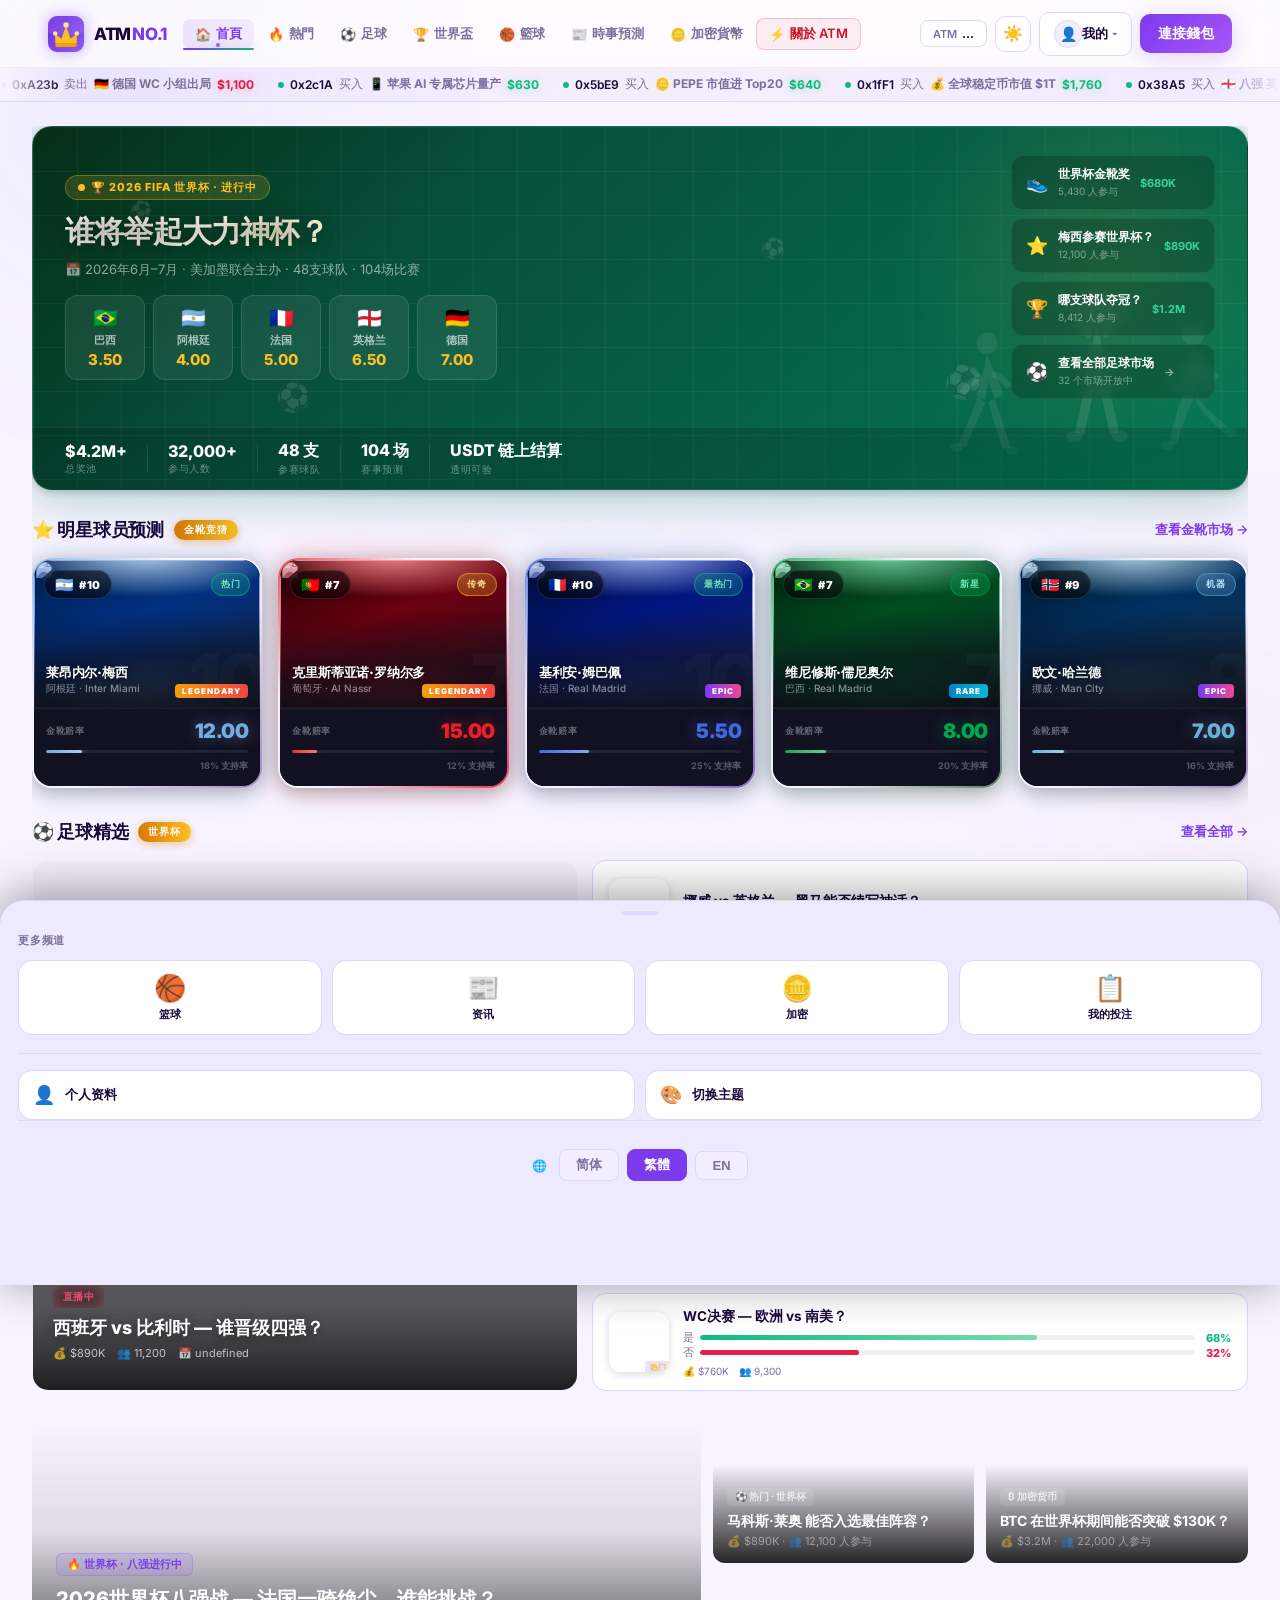
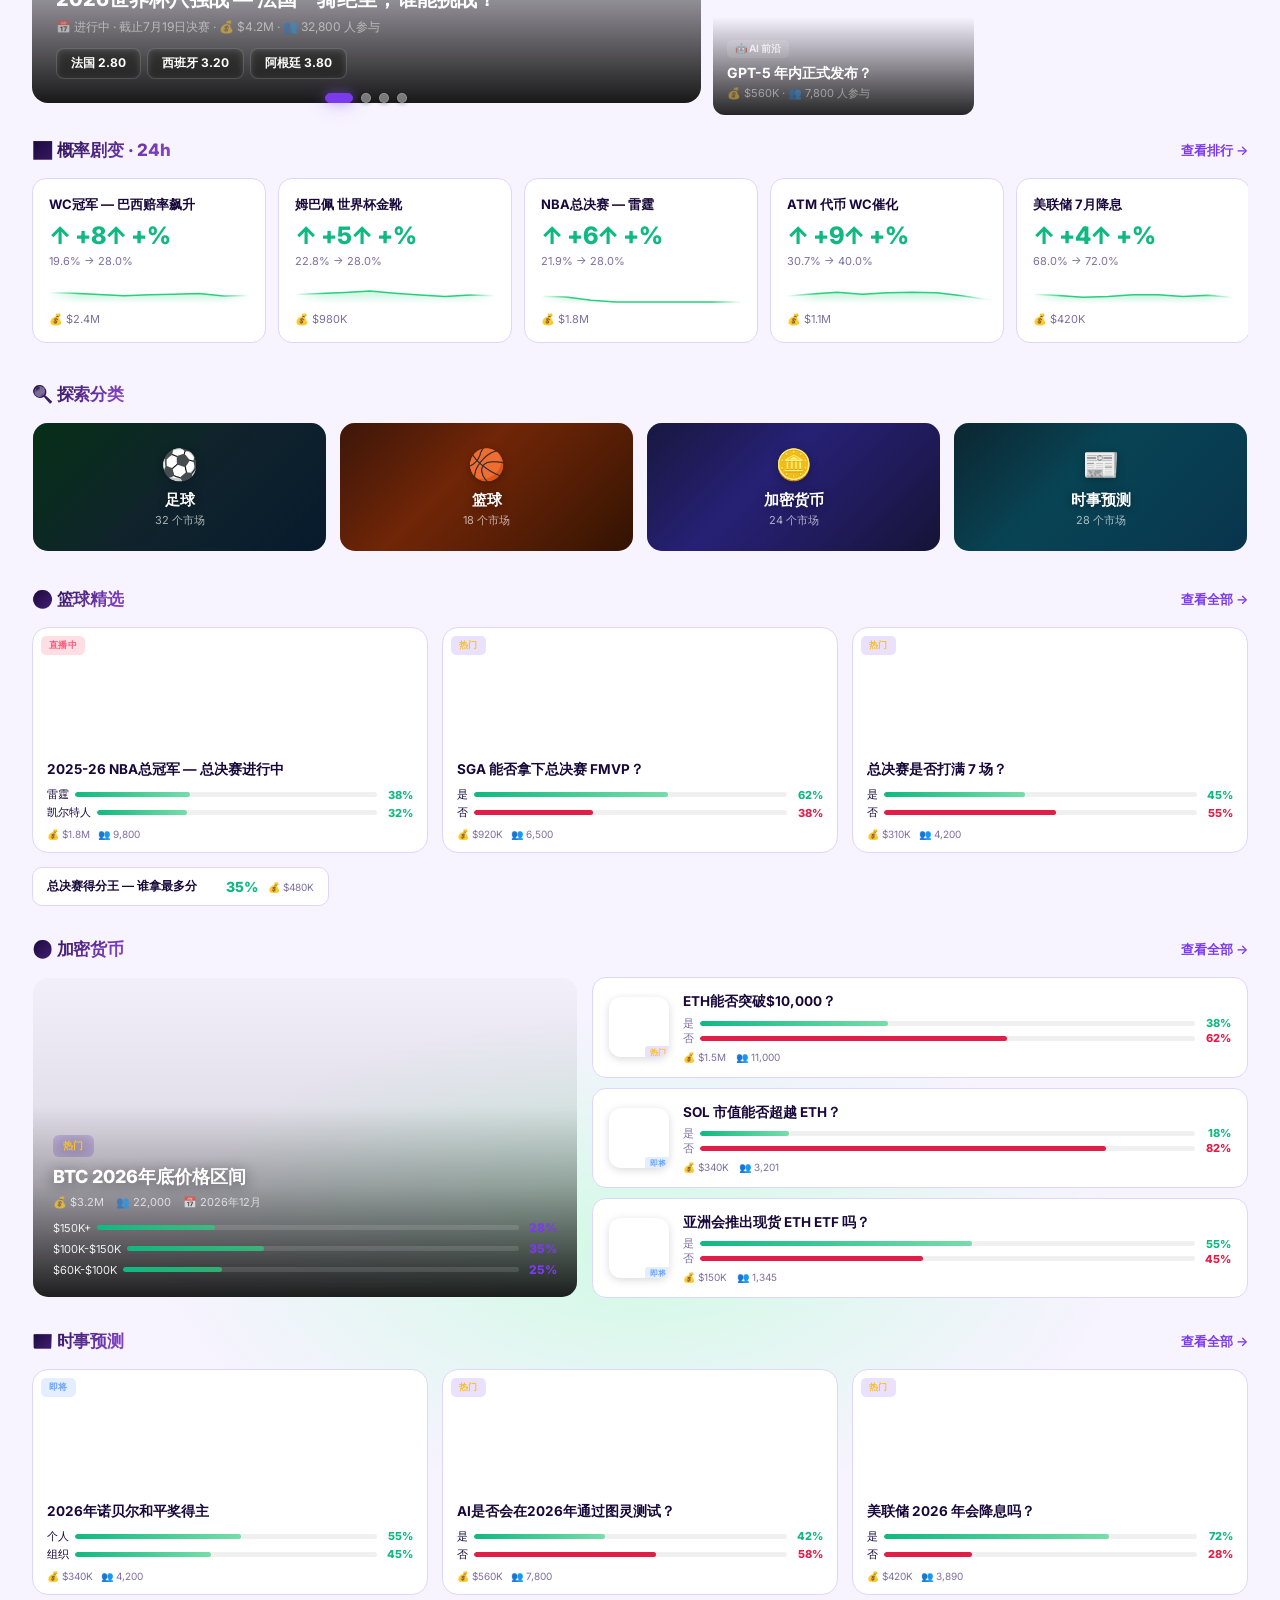
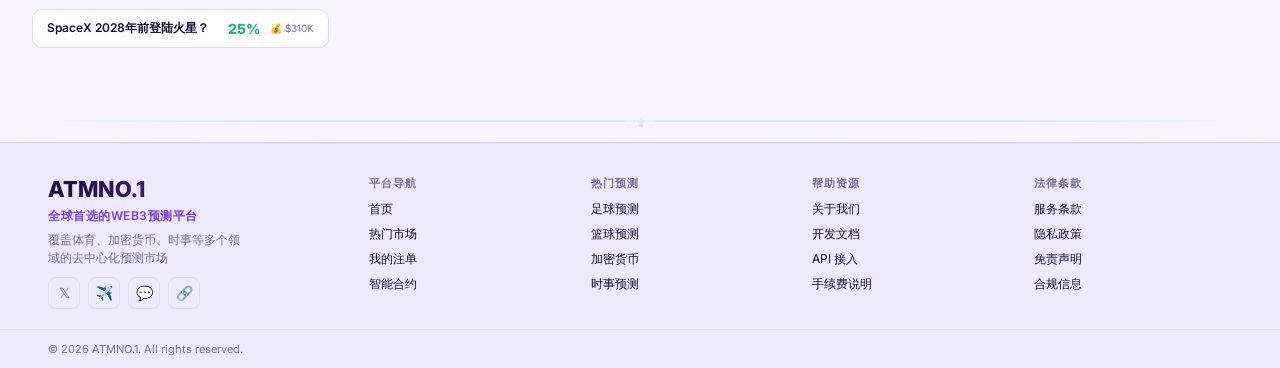
==== commit f2ae169f: "feat: WC QF bracket, timeline flat layout, exchanges reorder, mobile star card fix" ====
--- a/index.html
+++ b/index.html
@@ -486,7 +486,7 @@
 
 // 编辑精选 — 左侧4张轮播Banner + 右侧4个固定卡片
 const BANNER_SLIDES = [
-  { id:'football-1', catKey:'football', badge:'🔥 世界杯 · 进行中', title:'2026世界杯小组赛激战 — 谁能冲出重围？', img:'https://images.unsplash.com/photo-1560272564-c83b66b1ad12?w=800&h=500&fit=crop&crop=top', odds:[{l:'巴西',v:'3.20'},{l:'法国',v:'3.80'},{l:'阿根廷',v:'4.50'}], vol:'$2.4M', preds:'18,600', time:'进行中 · 截止8强' },
+  { id:'football-1', catKey:'football', badge:'🔥 世界杯 · 八强进行中', title:'2026世界杯八强战 — 法国一骑绝尘，谁能挑战？', img:'https://images.unsplash.com/photo-1560272564-c83b66b1ad12?w=800&h=500&fit=crop&crop=top', odds:[{l:'法国',v:'2.80'},{l:'西班牙',v:'3.20'},{l:'阿根廷',v:'3.80'}], vol:'$4.2M', preds:'32,800', time:'进行中 · 截止7月19日决赛' },
   { id:'basketball-1', catKey:'basketball', badge:'🏀 NBA 总决赛', title:'2025-26 NBA总决赛 — 史诗对决，谁主沉浮？', img:'https://images.unsplash.com/photo-1546519638-68e109498ffc?w=800&h=500&fit=crop', odds:[{l:'雷霆',v:'2.80'},{l:'凯尔特人',v:'3.50'},{l:'掘金',v:'6.00'}], vol:'$1.8M', preds:'9,800', time:'2026年6月' },
   { id:'football-2', catKey:'football', badge:'⚽ 世界杯金靴', title:'世界杯金靴争夺 — 姆巴佩、哈兰德、维尼修斯谁能封王？', img:'https://images.unsplash.com/photo-1488474739786-757973c2dff6?w=800&h=500&fit=crop&crop=top', odds:[{l:'姆巴佩',v:'2.90'},{l:'哈兰德',v:'3.40'},{l:'维尼修斯',v:'4.20'}], vol:'$980K', preds:'7,200', time:'进行中 · 截止决赛' },
   { id:'crypto-2', catKey:'crypto', badge:'⚡ ATM 代币', title:'ATM代币 — 世界杯热度能否推至历史新高？', img:'https://images.unsplash.com/photo-1639762681485-074b7f938ba0?w=800&h=500&fit=crop', odds:[{l:'$5以上',v:'2.10'},{l:'$3–$5',v:'3.00'},{l:'$3以下',v:'4.50'}], vol:'$1.1M', preds:'9,400', time:'2026年7月' },
@@ -520,6 +520,8 @@
 // 各分类精选（每类 2-4 个，图文混排）
 const CAT_PICKS = {
   football: [
+    { id:'wc-qf-1', badge:'⚔️ 八强 · 今日', title:'西班牙 vs 比利时 — 谁晋级四强？', status:'live', yes:58, no:42, vol:'$890K', preds:'11,200' },
+    { id:'wc-qf-2', badge:'⚔️ 八强 · 明日', title:'挪威 vs 英格兰 — 黑马能否续写神话？', status:'hot', yes:44, no:56, vol:'$650K', preds:'8,400' },
     { id:'football-1', title:'2026世界杯 — 最终冠军', status:'live', time:'进行中', type:'multi', options:[{l:'巴西',pct:28},{l:'法国',pct:22},{l:'阿根廷',pct:18}], vol:'$2.4M', preds:'18,412', img:'https://images.unsplash.com/photo-1560272564-c83b66b1ad12?w=600&h=400&fit=crop&crop=top' },
     { id:'football-2', title:'2026世界杯金靴奖 — 谁称王', status:'live', time:'进行中', type:'multi', options:[{l:'姆巴佩',pct:28},{l:'哈兰德',pct:22},{l:'维尼修斯',pct:18}], vol:'$980K', preds:'7,200', img:'https://images.unsplash.com/photo-1488474739786-757973c2dff6?w=600&h=400&fit=crop&crop=top' },
     { id:'football-5', title:'摩洛哥能否再次冲击四强？', status:'hot', time:'进行中', type:'binary', yesPct:42, noPct:58, vol:'$540K', preds:'6,800', img:'https://images.unsplash.com/photo-1504305754058-2f08ccd89a0a?w=600&h=400&fit=crop&crop=top' },
--- a/shared/style.css
+++ b/shared/style.css
@@ -3223,11 +3223,8 @@
       flex-shrink: initial !important;
       scroll-snap-align: initial !important;
     }
-    /* 第5张卡片: 跨整行但保持与其他卡片相同尺寸 */
     .star-card:nth-child(5) {
-      grid-column: 1 / -1;
-      justify-self: center;
-      width: calc(50% - 5px);
+      display: none !important;
     }
   }
 
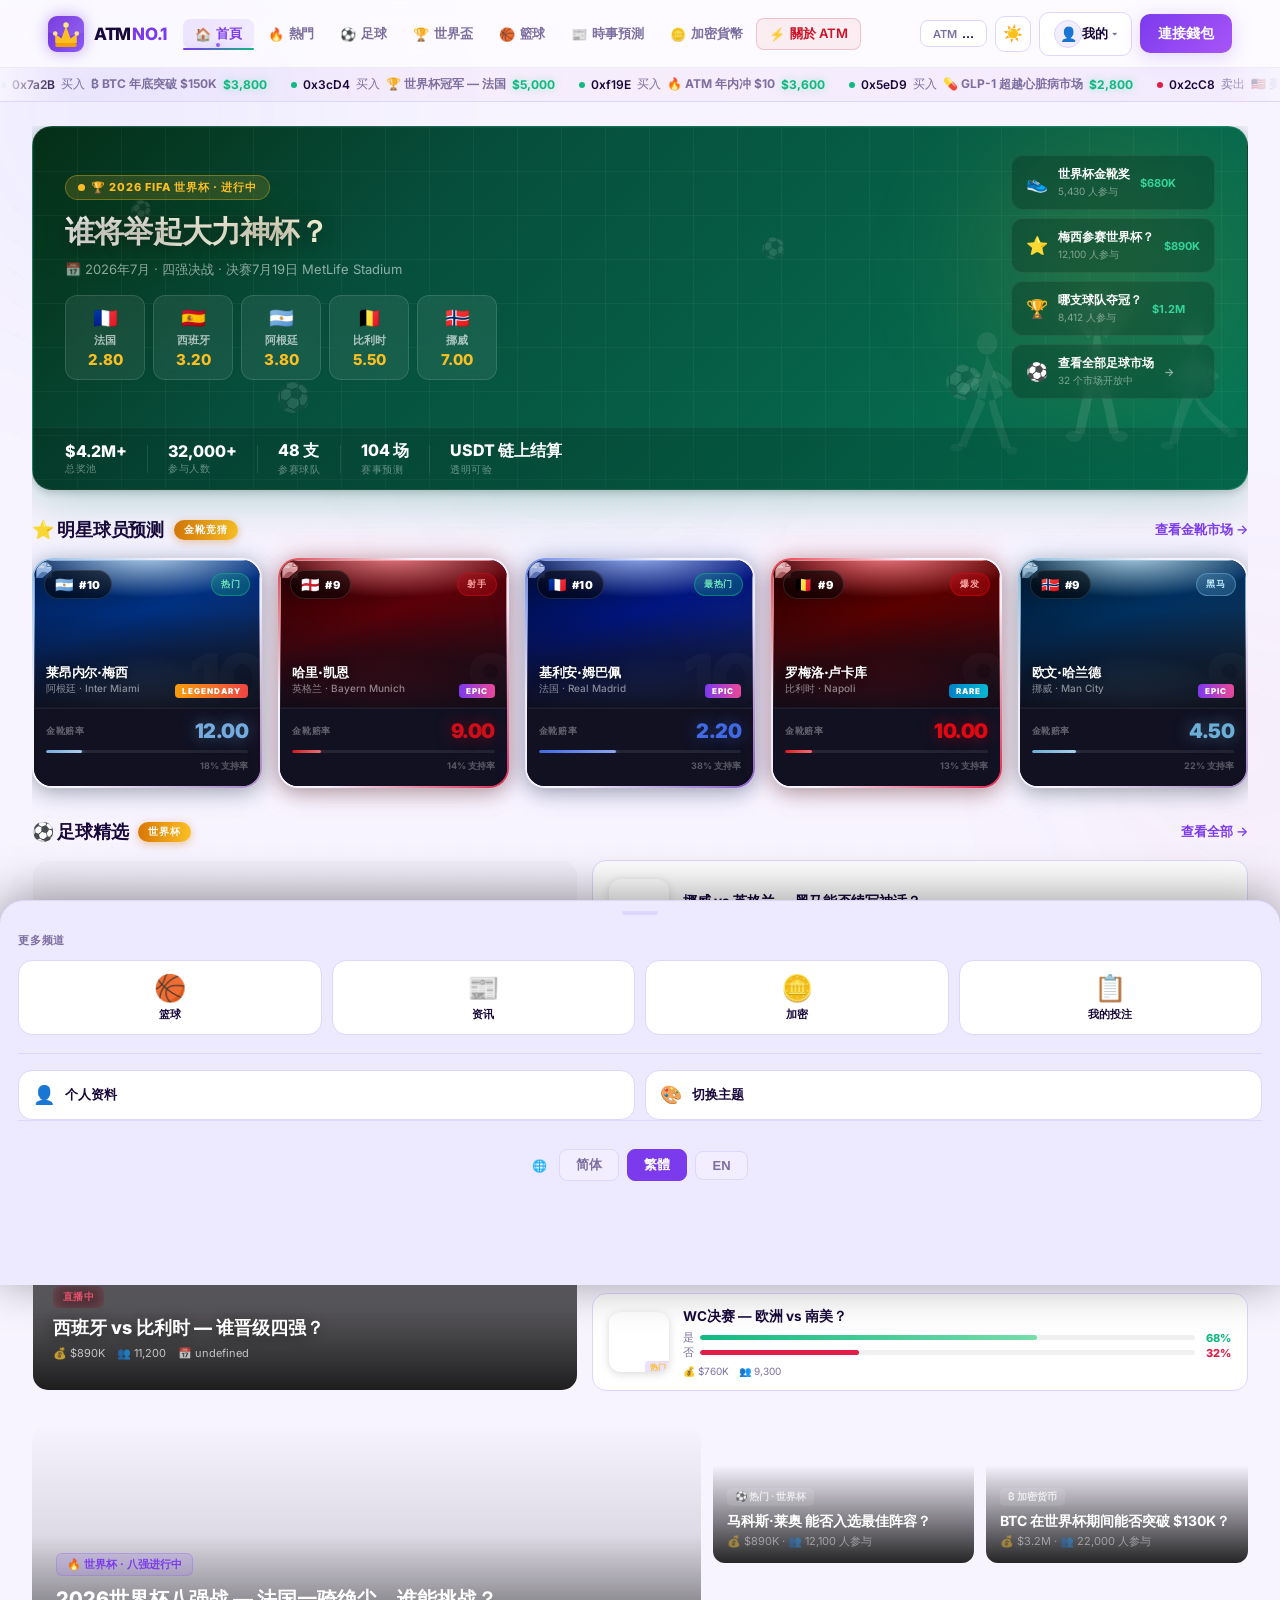
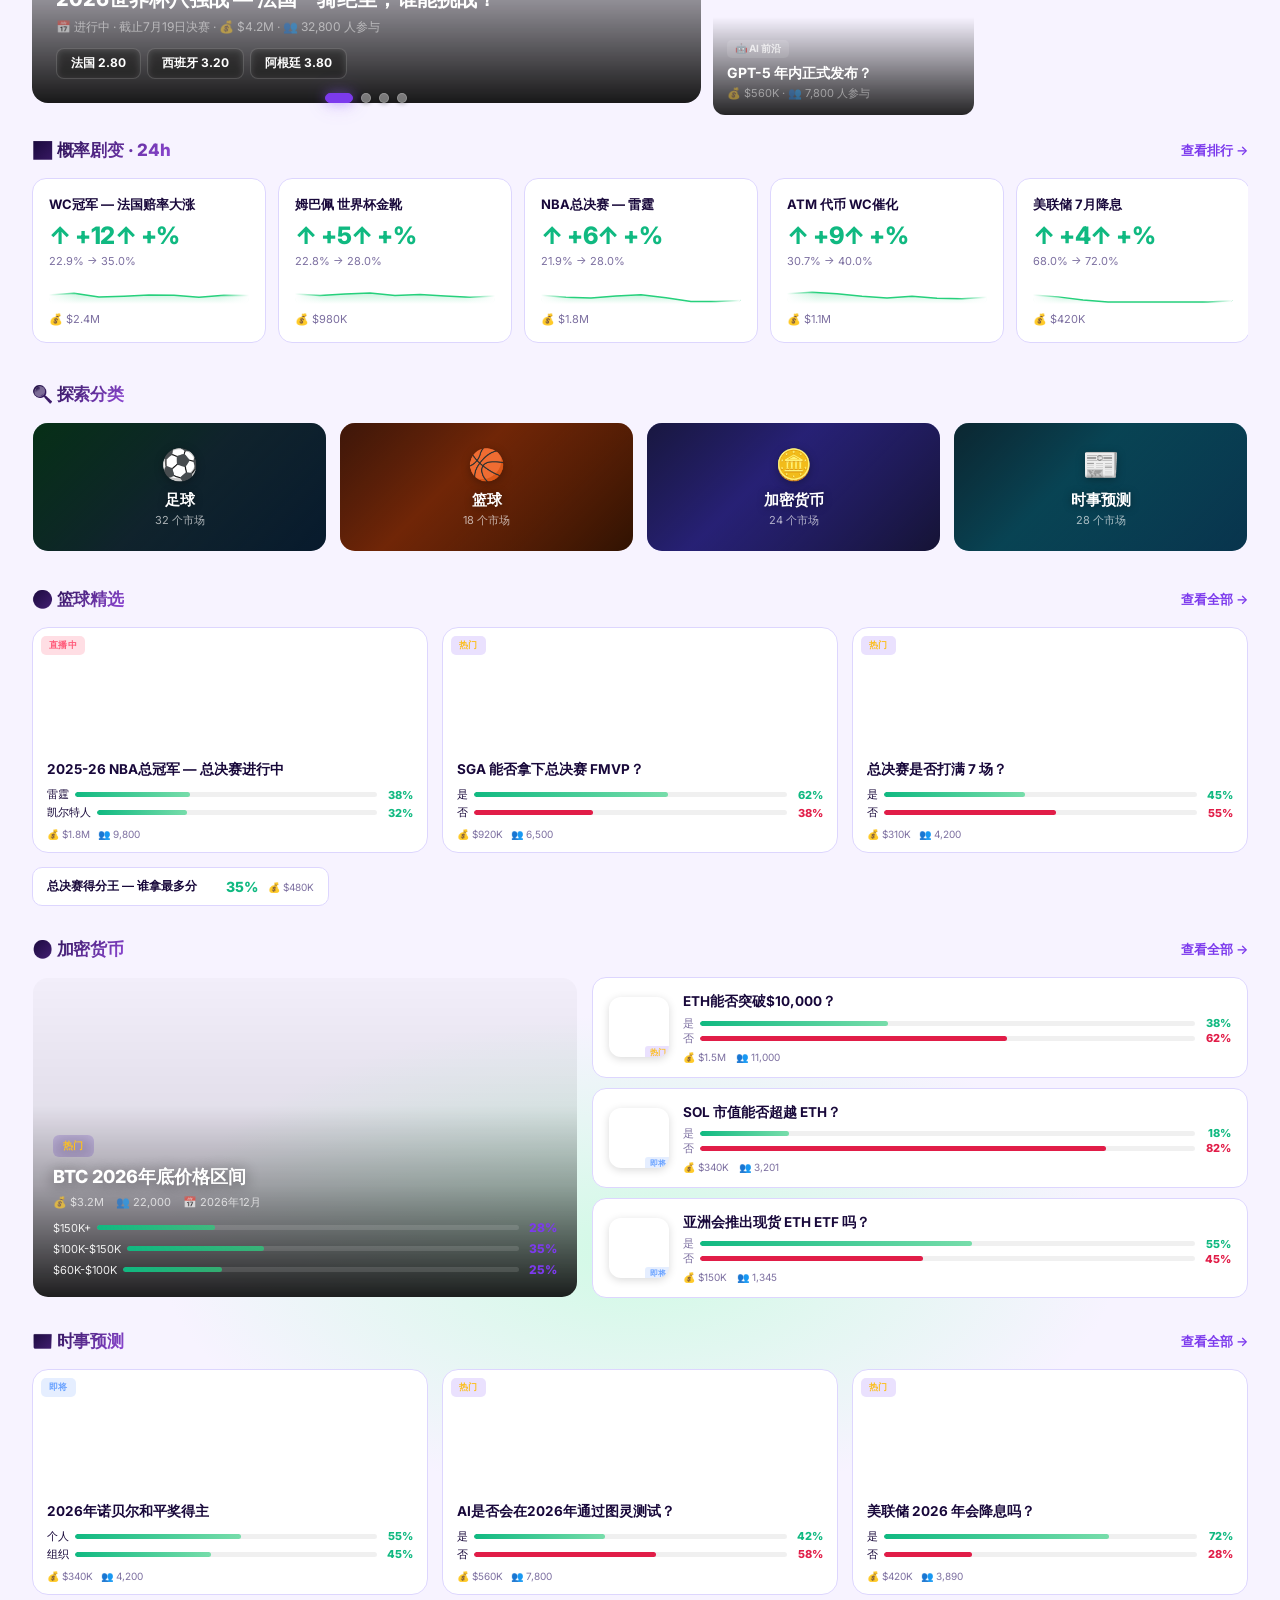
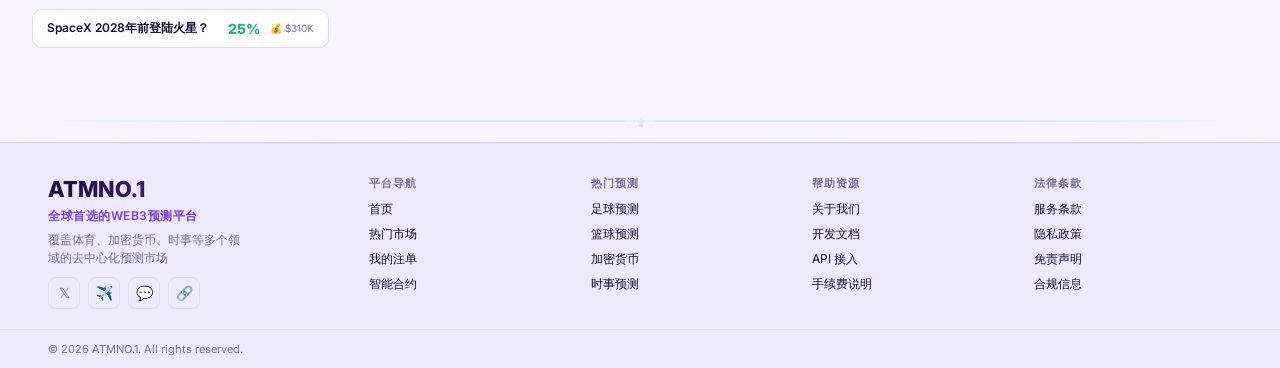
==== commit 04afa9da: "fix: eco cards mobile 4:3 + deco scale, lang reload, football right overflow" ====
--- a/index.html
+++ b/index.html
@@ -87,22 +87,22 @@
             🏆 2026 FIFA 世界杯 · 进行中
           </div>
           <h2>谁将举起大力神杯？</h2>
-          <div class="wc-hero-sub">📅 2026年6月–7月 · 美加墨联合主办 · 48支球队 · 104场比赛</div>
+          <div class="wc-hero-sub">📅 2026年7月 · 四强决战 · 决赛7月19日 MetLife Stadium</div>
           <div class="wc-odds-row">
             <div class="wc-odd" onclick="location.href='/market?id=football-1'">
-              <span class="wo-flag">🇧🇷</span><span class="wo-name">巴西</span><span class="wo-val">3.50</span>
+              <span class="wo-flag">🇫🇷</span><span class="wo-name">法国</span><span class="wo-val">2.80</span>
             </div>
             <div class="wc-odd" onclick="location.href='/market?id=football-1'">
-              <span class="wo-flag">🇦🇷</span><span class="wo-name">阿根廷</span><span class="wo-val">4.00</span>
+              <span class="wo-flag">🇪🇸</span><span class="wo-name">西班牙</span><span class="wo-val">3.20</span>
             </div>
             <div class="wc-odd" onclick="location.href='/market?id=football-1'">
-              <span class="wo-flag">🇫🇷</span><span class="wo-name">法国</span><span class="wo-val">5.00</span>
+              <span class="wo-flag">🇦🇷</span><span class="wo-name">阿根廷</span><span class="wo-val">3.80</span>
             </div>
             <div class="wc-odd" onclick="location.href='/market?id=football-1'">
-              <span class="wo-flag">🏴󠁧󠁢󠁥󠁮󠁧󠁿</span><span class="wo-name">英格兰</span><span class="wo-val">6.50</span>
+              <span class="wo-flag">🇧🇪</span><span class="wo-name">比利时</span><span class="wo-val">5.50</span>
             </div>
             <div class="wc-odd" onclick="location.href='/market?id=football-1'">
-              <span class="wo-flag">🇩🇪</span><span class="wo-name">德国</span><span class="wo-val">7.00</span>
+              <span class="wo-flag">🇳🇴</span><span class="wo-name">挪威</span><span class="wo-val">7.00</span>
             </div>
           </div>
         </div>
@@ -179,28 +179,28 @@
           </div>
         </div>
 
-        <!-- 克里斯蒂亚诺·罗纳尔多 — LEGENDARY -->
+        <!-- 哈里·凯恩 — EPIC -->
         <div class="star-card" onclick="location.href='/market?id=football-2'"
-          style="--sc-color:#e8212a;--sc-bg:linear-gradient(160deg,#1a0005 0%,#6b0010 40%,#e8212a22 100%);">
+          style="--sc-color:#cf0e1a;--sc-bg:linear-gradient(160deg,#1a0002 0%,#5a0008 40%,#cf0e1a22 100%);">
           <div class="sc-inner">
             <div class="sc-poster">
               <div class="sc-art-bg"></div>
-              <div class="sc-num-bg">7</div>
-              <img class="sc-poster-img" src="https://images.unsplash.com/photo-1508087625439-de3978963553?w=400&h=400&fit=crop&crop=top&auto=format&q=85" alt="" loading="eager" />
+              <div class="sc-num-bg">9</div>
+              <img class="sc-poster-img" src="https://images.unsplash.com/photo-1600298881974-6be191ceeda1?w=400&h=400&fit=crop&crop=top&auto=format&q=85" alt="" loading="eager" />
               <div class="sc-top-badges">
-                <div class="sc-flag-num"><span class="sc-flag">🇵🇹</span><span class="sc-num">#7</span></div>
-                <div class="sc-badge sc-badge-hot">传奇</div>
+                <div class="sc-flag-num"><span class="sc-flag">🏴󠁧󠁢󠁥󠁮󠁧󠁿</span><span class="sc-num">#9</span></div>
+                <div class="sc-badge" style="background:rgba(207,14,26,.3);color:#fca5a5;border:1px solid rgba(207,14,26,.5);">射手</div>
               </div>
-              <div class="sc-rarity sc-rarity-legendary">LEGENDARY</div>
+              <div class="sc-rarity sc-rarity-epic">EPIC</div>
               <div class="sc-poster-info">
-                <div class="sc-name">克里斯蒂亚诺·罗纳尔多</div>
-                <div class="sc-club">葡萄牙 · Al Nassr</div>
+                <div class="sc-name">哈里·凯恩</div>
+                <div class="sc-club">英格兰 · Bayern Munich</div>
               </div>
             </div>
             <div class="sc-stats">
-              <div class="sc-market"><div class="sc-label">金靴赔率</div><div class="sc-odds-val">15.00</div></div>
-              <div class="sc-bar-wrap"><div class="sc-bar" style="width:12%"></div></div>
-              <div class="sc-pct">12% 支持率</div>
+              <div class="sc-market"><div class="sc-label">金靴赔率</div><div class="sc-odds-val">9.00</div></div>
+              <div class="sc-bar-wrap"><div class="sc-bar" style="width:14%"></div></div>
+              <div class="sc-pct">14% 支持率</div>
             </div>
           </div>
         </div>
@@ -224,35 +224,35 @@
               </div>
             </div>
             <div class="sc-stats">
-              <div class="sc-market"><div class="sc-label">金靴赔率</div><div class="sc-odds-val">5.50</div></div>
-              <div class="sc-bar-wrap"><div class="sc-bar" style="width:25%"></div></div>
-              <div class="sc-pct">25% 支持率</div>
-            </div>
-          </div>
-        </div>
-
-        <!-- 维尼修斯 — RARE -->
+              <div class="sc-market"><div class="sc-label">金靴赔率</div><div class="sc-odds-val">2.20</div></div>
+              <div class="sc-bar-wrap"><div class="sc-bar" style="width:38%"></div></div>
+              <div class="sc-pct">38% 支持率</div>
+            </div>
+          </div>
+        </div>
+
+        <!-- 卢卡库 — RARE -->
         <div class="star-card" onclick="location.href='/market?id=football-2'"
-          style="--sc-color:#00a650;--sc-bg:linear-gradient(160deg,#001a0a 0%,#004d20 40%,#00a65033 100%);">
+          style="--sc-color:#e30613;--sc-bg:linear-gradient(160deg,#1a0000 0%,#5a0000 40%,#e3061322 100%);">
           <div class="sc-inner">
             <div class="sc-poster">
               <div class="sc-art-bg"></div>
-              <div class="sc-num-bg">7</div>
-              <img class="sc-poster-img" src="https://images.unsplash.com/photo-1624280157150-4d1ed8632989?w=400&h=400&fit=crop&crop=top&auto=format&q=85" alt="" loading="eager" />
+              <div class="sc-num-bg">9</div>
+              <img class="sc-poster-img" src="https://images.unsplash.com/photo-1574629810360-7efbbe195018?w=400&h=400&fit=crop&crop=top&auto=format&q=85" alt="" loading="eager" />
               <div class="sc-top-badges">
-                <div class="sc-flag-num"><span class="sc-flag">🇧🇷</span><span class="sc-num">#7</span></div>
-                <div class="sc-badge" style="background:rgba(0,166,80,.3);color:#6ee7b7;border:1px solid rgba(0,166,80,.5);">新星</div>
+                <div class="sc-flag-num"><span class="sc-flag">🇧🇪</span><span class="sc-num">#9</span></div>
+                <div class="sc-badge" style="background:rgba(227,6,19,.3);color:#fca5a5;border:1px solid rgba(227,6,19,.5);">爆发</div>
               </div>
               <div class="sc-rarity sc-rarity-rare">RARE</div>
               <div class="sc-poster-info">
-                <div class="sc-name">维尼修斯·儒尼奥尔</div>
-                <div class="sc-club">巴西 · Real Madrid</div>
+                <div class="sc-name">罗梅洛·卢卡库</div>
+                <div class="sc-club">比利时 · Napoli</div>
               </div>
             </div>
             <div class="sc-stats">
-              <div class="sc-market"><div class="sc-label">金靴赔率</div><div class="sc-odds-val">8.00</div></div>
-              <div class="sc-bar-wrap"><div class="sc-bar" style="width:20%"></div></div>
-              <div class="sc-pct">20% 支持率</div>
+              <div class="sc-market"><div class="sc-label">金靴赔率</div><div class="sc-odds-val">10.00</div></div>
+              <div class="sc-bar-wrap"><div class="sc-bar" style="width:13%"></div></div>
+              <div class="sc-pct">13% 支持率</div>
             </div>
           </div>
         </div>
@@ -267,7 +267,7 @@
               <img class="sc-poster-img" src="https://images.unsplash.com/photo-1504305754058-2f08ccd89a0a?w=400&h=400&fit=crop&crop=top&auto=format&q=85" alt="" loading="eager" />
               <div class="sc-top-badges">
                 <div class="sc-flag-num"><span class="sc-flag">🇳🇴</span><span class="sc-num">#9</span></div>
-                <div class="sc-badge" style="background:rgba(107,174,214,.25);color:#bae6fd;border:1px solid rgba(107,174,214,.5);">机器</div>
+                <div class="sc-badge" style="background:rgba(107,174,214,.25);color:#bae6fd;border:1px solid rgba(107,174,214,.5);">黑马</div>
               </div>
               <div class="sc-rarity sc-rarity-epic">EPIC</div>
               <div class="sc-poster-info">
@@ -276,9 +276,9 @@
               </div>
             </div>
             <div class="sc-stats">
-              <div class="sc-market"><div class="sc-label">金靴赔率</div><div class="sc-odds-val">7.00</div></div>
-              <div class="sc-bar-wrap"><div class="sc-bar" style="width:16%"></div></div>
-              <div class="sc-pct">16% 支持率</div>
+              <div class="sc-market"><div class="sc-label">金靴赔率</div><div class="sc-odds-val">4.50</div></div>
+              <div class="sc-bar-wrap"><div class="sc-bar" style="width:22%"></div></div>
+              <div class="sc-pct">22% 支持率</div>
             </div>
           </div>
         </div>
@@ -488,7 +488,7 @@
 const BANNER_SLIDES = [
   { id:'football-1', catKey:'football', badge:'🔥 世界杯 · 八强进行中', title:'2026世界杯八强战 — 法国一骑绝尘，谁能挑战？', img:'https://images.unsplash.com/photo-1560272564-c83b66b1ad12?w=800&h=500&fit=crop&crop=top', odds:[{l:'法国',v:'2.80'},{l:'西班牙',v:'3.20'},{l:'阿根廷',v:'3.80'}], vol:'$4.2M', preds:'32,800', time:'进行中 · 截止7月19日决赛' },
   { id:'basketball-1', catKey:'basketball', badge:'🏀 NBA 总决赛', title:'2025-26 NBA总决赛 — 史诗对决，谁主沉浮？', img:'https://images.unsplash.com/photo-1546519638-68e109498ffc?w=800&h=500&fit=crop', odds:[{l:'雷霆',v:'2.80'},{l:'凯尔特人',v:'3.50'},{l:'掘金',v:'6.00'}], vol:'$1.8M', preds:'9,800', time:'2026年6月' },
-  { id:'football-2', catKey:'football', badge:'⚽ 世界杯金靴', title:'世界杯金靴争夺 — 姆巴佩、哈兰德、维尼修斯谁能封王？', img:'https://images.unsplash.com/photo-1488474739786-757973c2dff6?w=800&h=500&fit=crop&crop=top', odds:[{l:'姆巴佩',v:'2.90'},{l:'哈兰德',v:'3.40'},{l:'维尼修斯',v:'4.20'}], vol:'$980K', preds:'7,200', time:'进行中 · 截止决赛' },
+  { id:'football-2', catKey:'football', badge:'⚽ 世界杯金靴', title:'金靴争夺白热化 — 姆巴佩领跑、哈兰德紧追，法国双雄封神？', img:'https://images.unsplash.com/photo-1488474739786-757973c2dff6?w=800&h=500&fit=crop&crop=top', odds:[{l:'姆巴佩',v:'2.20'},{l:'哈兰德',v:'4.50'},{l:'凯恩',v:'9.00'}], vol:'$980K', preds:'8,800', time:'进行中 · 截止决赛' },
   { id:'crypto-2', catKey:'crypto', badge:'⚡ ATM 代币', title:'ATM代币 — 世界杯热度能否推至历史新高？', img:'https://images.unsplash.com/photo-1639762681485-074b7f938ba0?w=800&h=500&fit=crop', odds:[{l:'$5以上',v:'2.10'},{l:'$3–$5',v:'3.00'},{l:'$3以下',v:'4.50'}], vol:'$1.1M', preds:'9,400', time:'2026年7月' },
 ];
 const SIDE_CARDS = [
@@ -500,7 +500,7 @@
 
 // 概率剧变 — 24h 变化最大（世界杯期间热点）
 const MOVERS = [
-  { id:'football-1', title:'WC冠军 — 巴西赔率飙升', change:'+8.4%', from:'19.6% → 28.0%', vol:'$2.4M', dir:'up', catKey:'football' },
+  { id:'football-1', title:'WC冠军 — 法国赔率大涨', change:'+12.1%', from:'22.9% → 35.0%', vol:'$2.4M', dir:'up', catKey:'football' },
   { id:'football-2', title:'姆巴佩 世界杯金靴', change:'+5.2%', from:'22.8% → 28.0%', vol:'$980K', dir:'up', catKey:'football' },
   { id:'basketball-1', title:'NBA总决赛 — 雷霆', change:'+6.1%', from:'21.9% → 28.0%', vol:'$1.8M', dir:'up', catKey:'basketball' },
   { id:'crypto-1', title:'ATM 代币 WC催化', change:'+9.3%', from:'30.7% → 40.0%', vol:'$1.1M', dir:'up', catKey:'crypto' },
@@ -522,9 +522,9 @@
   football: [
     { id:'wc-qf-1', badge:'⚔️ 八强 · 今日', title:'西班牙 vs 比利时 — 谁晋级四强？', status:'live', yes:58, no:42, vol:'$890K', preds:'11,200' },
     { id:'wc-qf-2', badge:'⚔️ 八强 · 明日', title:'挪威 vs 英格兰 — 黑马能否续写神话？', status:'hot', yes:44, no:56, vol:'$650K', preds:'8,400' },
-    { id:'football-1', title:'2026世界杯 — 最终冠军', status:'live', time:'进行中', type:'multi', options:[{l:'巴西',pct:28},{l:'法国',pct:22},{l:'阿根廷',pct:18}], vol:'$2.4M', preds:'18,412', img:'https://images.unsplash.com/photo-1560272564-c83b66b1ad12?w=600&h=400&fit=crop&crop=top' },
-    { id:'football-2', title:'2026世界杯金靴奖 — 谁称王', status:'live', time:'进行中', type:'multi', options:[{l:'姆巴佩',pct:28},{l:'哈兰德',pct:22},{l:'维尼修斯',pct:18}], vol:'$980K', preds:'7,200', img:'https://images.unsplash.com/photo-1488474739786-757973c2dff6?w=600&h=400&fit=crop&crop=top' },
-    { id:'football-5', title:'摩洛哥能否再次冲击四强？', status:'hot', time:'进行中', type:'binary', yesPct:42, noPct:58, vol:'$540K', preds:'6,800', img:'https://images.unsplash.com/photo-1504305754058-2f08ccd89a0a?w=600&h=400&fit=crop&crop=top' },
+    { id:'football-1', title:'2026世界杯 — 最终冠军', status:'live', time:'进行中', type:'multi', options:[{l:'法国',pct:35},{l:'西班牙',pct:22},{l:'阿根廷',pct:20}], vol:'$2.4M', preds:'18,412', img:'https://images.unsplash.com/photo-1560272564-c83b66b1ad12?w=600&h=400&fit=crop&crop=top' },
+    { id:'football-2', title:'2026世界杯金靴奖 — 谁称王', status:'live', time:'进行中', type:'multi', options:[{l:'姆巴佩',pct:38},{l:'哈兰德',pct:22},{l:'凯恩',pct:14}], vol:'$980K', preds:'8,800', img:'https://images.unsplash.com/photo-1488474739786-757973c2dff6?w=600&h=400&fit=crop&crop=top' },
+    { id:'football-5', title:'挪威 vs 英格兰 — 黑马能否再写奇迹？', status:'hot', time:'7月11日', type:'binary', yesPct:44, noPct:56, vol:'$650K', preds:'9,200', img:'https://images.unsplash.com/photo-1504305754058-2f08ccd89a0a?w=600&h=400&fit=crop&crop=top' },
     { id:'football-6', title:'WC决赛 — 欧洲 vs 南美？', status:'hot', time:'2026年7月', type:'binary', yesPct:68, noPct:32, vol:'$760K', preds:'9,300', img:'https://images.unsplash.com/photo-1624280157150-4d1ed8632989?w=600&h=400&fit=crop&crop=top' },
   ],
   basketball: [
@@ -553,13 +553,13 @@
 // 实时交易动态
 const TICKER_DATA_RAW = [
   // 世界杯 2026 小组赛 / 淘汰赛
-  { user:'0x3cD4', action:'买入', market:'🏆 世界杯冠军 — 巴西', amount:'$5,000', type:'yes' },
+  { user:'0x3cD4', action:'买入', market:'🏆 世界杯冠军 — 法国', amount:'$5,000', type:'yes' },
   { user:'0xF82a', action:'买入', market:'⚽ 姆巴佩 世界杯金球', amount:'$2,200', type:'yes' },
   { user:'0xB34c', action:'卖出', market:'🇦🇷 阿根廷 冲出小组赛', amount:'$1,500', type:'no' },
   { user:'0x9cA3', action:'买入', market:'🏅 小组赛 西班牙头名出线', amount:'$2,100', type:'yes' },
-  { user:'0xC71e', action:'买入', market:'⚽ 16强 葡萄牙晋级', amount:'$2,900', type:'yes' },
+  { user:'0xC71e', action:'买入', market:'⚔️ 八强 西班牙晋级四强', amount:'$2,900', type:'yes' },
   { user:'0xE15d', action:'买入', market:'🏆 世界杯冠军 — 法国', amount:'$2,700', type:'yes' },
-  { user:'0xd52F', action:'买入', market:'🌍 WC 进球王 维尼修斯', amount:'$1,650', type:'yes' },
+  { user:'0xd52F', action:'买入', market:'⚽ WC 进球王 姆巴佩', amount:'$1,650', type:'yes' },
   { user:'0x2bE8', action:'买入', market:'🥅 哈兰德 世界杯进 8 球+', amount:'$3,300', type:'yes' },
   { user:'0x9eF0', action:'买入', market:'🏆 世界杯冠军 — 阿根廷', amount:'$4,500', type:'yes' },
   { user:'0x38A5', action:'买入', market:'🏴󠁧󠁢󠁥󠁮󠁧󠁿 八强 英格兰出线', amount:'$3,100', type:'yes' },
@@ -567,9 +567,9 @@
   { user:'0xB90d', action:'买入', market:'😲 小组赛最大爆冷胜', amount:'$870', type:'yes' },
   { user:'0x5aD9', action:'买入', market:'🌐 WC 决赛 观看 22亿+', amount:'$760', type:'yes' },
   { user:'0x7f6E', action:'买入', market:'🔮 WC 全程进球数 > 200', amount:'$2,300', type:'yes' },
-  { user:'0xA23b', action:'卖出', market:'🇩🇪 德国 WC 小组出局', amount:'$1,100', type:'no' },
-  { user:'0x6bD1', action:'买入', market:'🇳🇱 荷兰 WC 四强', amount:'$1,880', type:'yes' },
-  { user:'0x9aC2', action:'买入', market:'⚽ 日本 冲击八强', amount:'$1,420', type:'yes' },
+  { user:'0xA23b', action:'买入', market:'🇫🇷 法国 WC 四强热门', amount:'$1,100', type:'yes' },
+  { user:'0x6bD1', action:'买入', market:'🇧🇪 比利时 WC 四强', amount:'$1,880', type:'yes' },
+  { user:'0x9aC2', action:'买入', market:'🇳🇴 挪威 击败巴西 冷门王', amount:'$1,420', type:'yes' },
   { user:'0x3eF5', action:'卖出', market:'🤖 意大利 WC 小组淘汰', amount:'$990', type:'no' },
   { user:'0x8dA3', action:'买入', market:'🏆 WC 决赛 欧洲 vs 南美', amount:'$3,700', type:'yes' },
   { user:'0x2bC0', action:'买入', market:'🎯 首场比赛进球数 > 3', amount:'$1,200', type:'yes' },
--- a/shared/style.css
+++ b/shared/style.css
@@ -981,7 +981,17 @@
   }
   .wrap.wrap-single { grid-template-columns: 1fr; }
   @media (max-width: 1380px) { .wrap { padding: 24px 32px 40px; } }
-  @media (max-width: 960px) { .wrap { grid-template-columns: 1fr; padding: 18px 16px 80px; gap: 14px; } }
+  @media (max-width: 960px) {
+    .wrap { grid-template-columns: 1fr; padding: 18px 16px 80px; gap: 14px; }
+    /* 防止任何内容溢出右侧 */
+    body { overflow-x: hidden; }
+    /* section-title 右侧 filter 允许 shrink */
+    .section-title { gap: 8px; }
+    .section-title .filters { overflow-x: auto; scrollbar-width: none; flex-shrink: 0; max-width: 50%; }
+    /* mc-pro cards 宽度受限 */
+    .market-grid-pro { overflow: hidden; }
+    .mc-pro { min-width: 0; }
+  }
 
   /* Matches */
   .page-section { display: none; }
